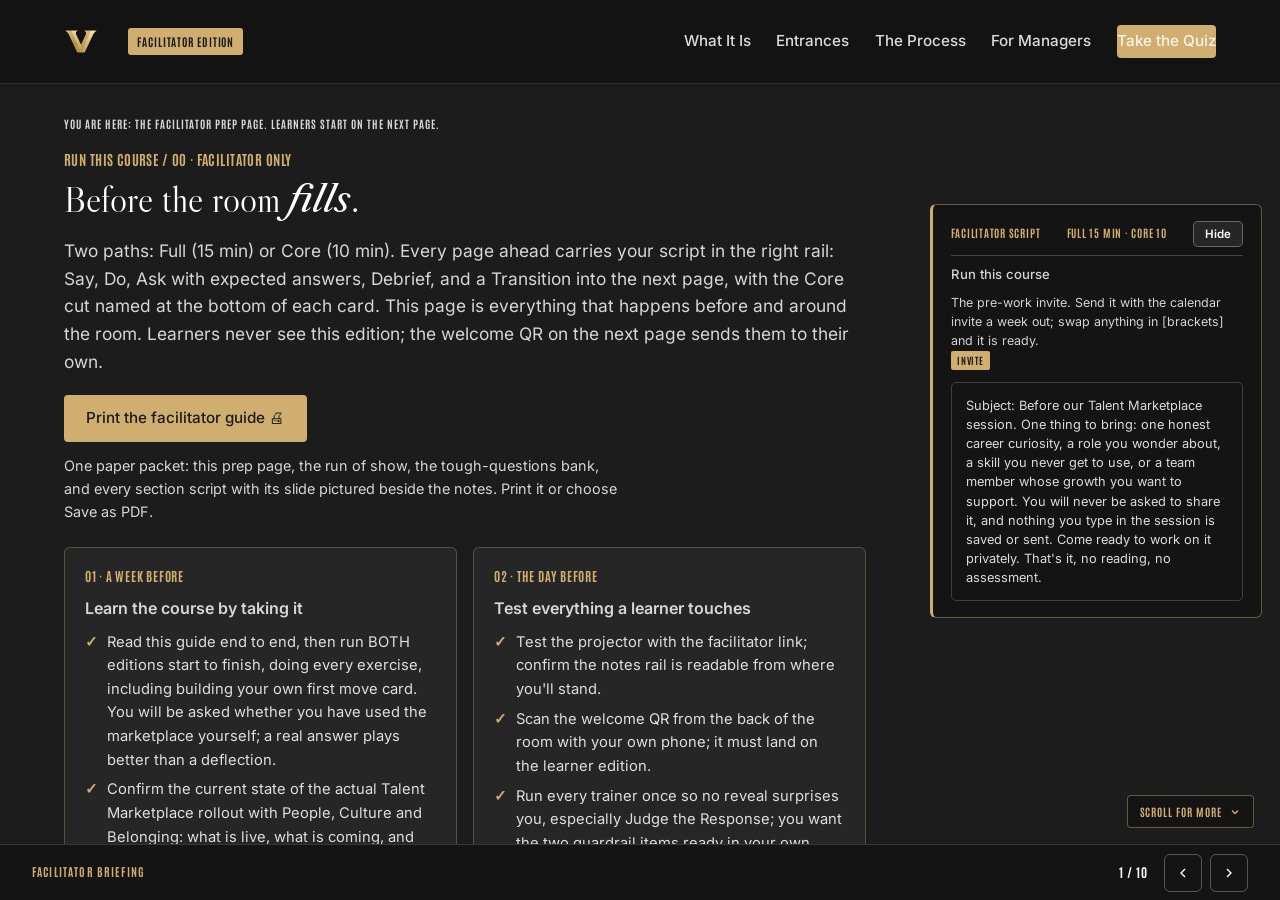
==== facilitator/index.html @ 6cd8b226 "Rename the program to Talent Marketplace everywhere Every mention of Talent Transfer Portal, and eve" ====
<!DOCTYPE html>
<html lang="en">
<head>
<meta charset="UTF-8">
<meta name="robots" content="noindex">
<meta name="viewport" content="width=device-width, initial-scale=1">
<title>The Talent Marketplace · Facilitator Edition | Vanderbilt</title>
<meta name="description" content="An interactive training for Vanderbilt staff and managers on the Talent Marketplace: what it is, the six entrances, the process from everyday growth to pursuing an opportunity, the culture work that makes it succeed, and the research case for internal mobility.">
<meta property="og:type" content="website">
<meta property="og:title" content="The Talent Marketplace | Vanderbilt Learning Series">
<meta property="og:description" content="Vanderbilt's home for your growth and development: explore careers of interest, build skills through short-term opportunities, and be ready when opportunity arises.">
<meta property="og:url" content="https://me5231979.github.io/TransferPortal-/">
<link rel="icon" href="../assets/img/favicon.svg" type="image/svg+xml">
<link rel="alternate icon" href="../assets/img/favicon-96.png">
<link rel="apple-touch-icon" href="../assets/img/favicon-96.png">

<link rel="preload" href="../assets/fonts/libre-caslon-display-latin-400-normal.woff2" as="font" type="font/woff2" crossorigin>
<link rel="preload" href="../assets/fonts/inter-latin-400-normal.woff2" as="font" type="font/woff2" crossorigin>

<link rel="stylesheet" href="../assets/css/styles.css?v=4">
<style>
  /* skill pills (course-level) */
  .skills { display: flex; flex-wrap: wrap; gap: .5rem; align-items: center; margin-top: 1.5rem; }
  .skills__label { font-family: var(--font-condensed); font-weight: 700; text-transform: uppercase;
    letter-spacing: .08em; font-size: .7rem; color: var(--vu-gold-flat); margin-right: .25rem; }
  .skillpill { display: inline-block; font-family: var(--font-condensed); font-weight: 700;
    text-transform: uppercase; letter-spacing: .06em; font-size: .68rem; line-height: 1.3;
    padding: .3rem .65rem; border-radius: 999px; border: 1px solid rgba(207,174,112,.55);
    color: rgba(255,255,255,.85); }
  .skillpill--core { background: var(--vu-gold-flat); border-color: var(--vu-gold-flat); color: var(--vu-black); }
  /* the three connected pieces (section 01) */
  .pieces { list-style: none; margin: 1.1rem 0 0; padding: 0; counter-reset: piece; display: grid; gap: .7rem; }
  @media (min-width: 900px) { .pieces { grid-template-columns: repeat(3, 1fr); gap: .8rem; } }
  .pieces li { counter-increment: piece; position: relative; padding: .15rem 0 0 2.1rem; font-size: .88rem; line-height: 1.5; color: var(--vu-gray-dark); }
  .pieces li::before { content: counter(piece); position: absolute; left: 0; top: .1rem; width: 1.5rem; height: 1.5rem; border-radius: 50%; border: 1px solid var(--vu-gold-flat); color: var(--vu-oak); font-family: var(--font-condensed); font-weight: 700; font-size: .85rem; display: grid; place-items: center; }
  .pieces li b { display: block; font-family: var(--font-condensed); font-weight: 700; text-transform: uppercase; letter-spacing: .05em; font-size: .78rem; color: var(--vu-black); margin-bottom: .15rem; }
  /* entrance doors (expanding) */
  .doors { margin-top: 1.5rem; display: grid; gap: .6rem; }
  @media (min-width: 900px) { .doors { grid-template-columns: 1fr 1fr; gap: .6rem .9rem; align-items: start; } }
  .door { border: 1px solid rgba(255,255,255,.16); border-radius: 6px; background: #242424; }
  .door[open] { border-color: rgba(207,174,112,.55); }
  .door summary { list-style: none; cursor: pointer; display: flex; align-items: center; gap: .75rem; padding: .7rem .9rem; }
  .door summary::-webkit-details-marker { display: none; }
  .door summary .tag { flex-shrink: 0; }
  .door__quote { font-family: var(--font-serif); font-size: 1rem; color: rgba(255,255,255,.92); line-height: 1.25; }
  .door .chev { width: 15px; height: 15px; margin-left: auto; flex-shrink: 0; color: var(--vu-gold-flat); transition: transform .25s var(--ease); }
  .door[open] .chev { transform: rotate(90deg); }
  .door__body { padding: .1rem .95rem .9rem; display: grid; gap: .55rem; }
  .door__row { margin: 0; font-size: .85rem; color: rgba(255,255,255,.78); line-height: 1.5; }
  .door__row b { color: var(--vu-gold-flat); font-family: var(--font-condensed); text-transform: uppercase; letter-spacing: .06em; font-weight: 700; font-size: .7rem; display: block; margin-bottom: .1rem; }
  .crumbs { list-style: none; margin: .2rem 0; padding: 0; counter-reset: crumb; display: grid; gap: .35rem; }
  .crumbs li { counter-increment: crumb; position: relative; padding-left: 1.7rem; font-size: .85rem; color: rgba(255,255,255,.88); line-height: 1.4; }
  .crumbs li::before { content: counter(crumb); position: absolute; left: 0; top: .05rem; width: 1.15rem; height: 1.15rem; border-radius: 50%; border: 1px solid var(--vu-gold-flat); color: var(--vu-gold-flat); font-family: var(--font-condensed); font-weight: 700; font-size: .68rem; display: grid; place-items: center; }
  .crumbs li:not(:last-child)::after { content: ""; position: absolute; left: .55rem; top: 1.35rem; bottom: -.5rem; width: 1px; background: rgba(207,174,112,.35); }
  .crumbs__chip { display: inline-block; margin-left: .35rem; font-family: var(--font-condensed); font-weight: 700; text-transform: uppercase; letter-spacing: .05em; font-size: .6rem; color: var(--vu-black); background: var(--vu-gold-flat); border-radius: 999px; padding: .12rem .5rem; vertical-align: 1px; }
  .crumbs__chip--soon { background: transparent; border: 1px solid rgba(207,174,112,.7); color: var(--vu-gold-flat); }
  /* two-track process */
  .tracks { display: grid; gap: 1.25rem; grid-template-columns: 1fr; margin-top: 2rem; }
  @media (min-width: 900px) { .tracks { grid-template-columns: 1fr 1fr; } }
  .track { border: 1px solid rgba(207,174,112,.35); border-radius: 6px; padding: 1.25rem 1.4rem; }
  .on-cream .track, .on-light .track { background: rgba(255,255,255,.55); }
  .track ol { margin: .75rem 0 0; padding-left: 1.2rem; display: grid; gap: .5rem; font-size: .95rem; }
  .track ol b { font-weight: 600; }
  .track a { color: inherit; text-decoration: underline; }
  .warmup .card a:not(.btn) { color: var(--vu-gold-flat); text-decoration: underline; font-size: .82rem; }
  @media (min-width: 1000px) {
    .tracks { gap: 1rem; margin-top: 1.25rem; }
    .track { padding: .9rem 1.1rem; }
    .track ol { margin-top: .5rem; gap: .25rem; font-size: .82rem; }
  }
  /* stat tiles */
  .stats { display: grid; gap: 1rem; grid-template-columns: repeat(auto-fit, minmax(230px, 1fr)); margin-top: 2rem; }
  .stats .card .big { font-family: var(--font-serif); font-size: clamp(1.7rem, 2.6vw, 2.3rem); color: var(--vu-oak); line-height: 1.1; margin: .3rem 0 .35rem; }
  .on-dark .stats .card .big { color: var(--vu-gold-flat); }
  .stats .card p { font-size: .88rem; }
  .stats .card a { color: inherit; text-decoration: underline; }
  @media (min-width: 1000px) {
    .stats { gap: .8rem; margin-top: 1.25rem; grid-template-columns: repeat(3, 1fr); }
    .stats .card .big { font-size: clamp(1.4rem, 1.8vw, 1.8rem); }
    .stats .card p { font-size: .82rem; }
  }
  @media (min-width: 1280px) {
    .stats { grid-template-columns: repeat(6, 1fr); gap: .6rem; margin-top: .9rem; }
    .stats .card { padding: .8rem .85rem; }
    .stats .card .big { font-size: 1.3rem; }
    .stats .card p { font-size: .76rem; }
  }
  @media (min-width: 1280px) {
    #nextMove .quiz__options { grid-template-columns: repeat(3, minmax(0, 1fr)); }
    #nextMove .quiz__options .opt { font-size: .85rem; align-items: start; }
    #entrancePick .quiz__options { grid-template-columns: repeat(6, minmax(0, 1fr)); }
    #entrancePick .quiz__options .opt { grid-template-columns: 1fr; font-size: .82rem; padding: .5rem .6rem; text-align: center; }
    #entrancePick .quiz__options .opt .mark { display: none; }
  }
  /* today checklist + Oracle screenshots */
  .uishot { margin: .9rem 0 0; }
  .uishot img { width: 100%; max-width: 680px; border: 1px solid rgba(28,28,28,.18); border-radius: 6px; display: block; box-shadow: 0 2px 10px rgba(0,0,0,.08); }
  .on-dark .uishot img { border-color: rgba(255,255,255,.25); }
  .uishot figcaption { font-family: var(--font-condensed); font-weight: 700; text-transform: uppercase; letter-spacing: .07em; font-size: .66rem; color: var(--vu-oak); margin-top: .4rem; }
  .on-dark .uishot figcaption { color: var(--vu-gold-flat); }
  .warmup { display: grid; gap: 1rem; grid-template-columns: repeat(auto-fit, minmax(280px, 1fr)); margin-top: 1.25rem; }
  @media (min-width: 1200px) {
    .warmup { grid-template-columns: repeat(5, 1fr); gap: .75rem; margin-top: .75rem; }
    .warmup .card { padding: .8rem .85rem; }
    .warmup .card .muted { font-size: .78rem; }
    .warmup .card .btn { padding: .55rem .9rem; font-size: .85rem; }
  }
</style>
<script>
  window.va = window.va || function () { (window.vaq = window.vaq || []).push(arguments); };
</script>
<script defer src="/_vercel/insights/script.js"></script>

<style>
/* ============ facilitator edition ============ */
.fac__badge { font-family: var(--font-condensed); font-weight: 700; text-transform: uppercase;
  letter-spacing: .08em; font-size: .7rem; color: var(--vu-black); background: var(--vu-gold-flat);
  padding: .3rem .55rem; border-radius: 3px; margin-left: .9rem; white-space: nowrap; }
@media (min-width: 1200px) {
  body.fac .slide { display: grid; grid-template-columns: minmax(0,1fr) 350px; align-items: center; column-gap: 0; overflow-y: auto; overflow-x: hidden; }
  body.fac .slide > .wrap { grid-column: 1; }
  body.fac .slide > .hero__video, body.fac .slide > .hero__canvas, body.fac .slide > .hero__scrim { grid-column: 1 / -1; }
  body.fac .facnote { grid-column: 2; align-self: start; position: sticky; top: calc(var(--nav-h) + 16px);
    margin: 0 18px 0 0; }
  body.fac .dots { display: none; } /* rail replaces the dot rail on the right */
}
.facnote {
  background: rgba(20,20,20,.96); color: rgba(255,255,255,.85); border: 1px solid rgba(207,174,112,.45);
  border-left: 3px solid var(--vu-gold-flat); border-radius: 6px; padding: 1rem 1.1rem;
  font-size: .82rem; line-height: 1.5; max-height: calc(100vh - var(--nav-h) - 48px); overflow: auto; z-index: 5;
}
@media (max-width: 1199px) { .facnote { margin: 1.5rem var(--pad-x) 0; } }
.facnote__head { display: flex; justify-content: space-between; gap: .5rem; align-items: baseline;
  font-family: var(--font-condensed); font-weight: 700; text-transform: uppercase; letter-spacing: .07em;
  font-size: .68rem; color: var(--vu-gold-flat); border-bottom: 1px solid rgba(207,174,112,.3);
  padding-bottom: .5rem; margin-bottom: .6rem; }
.facnote__purpose { margin: 0 0 .6rem; color: #fff; font-weight: 500; }
.facnote__steps { margin: 0 0 .6rem; padding-left: 1.05rem; display: grid; gap: .35rem; }
.facnote__meta { margin: .35rem 0 0; color: rgba(255,255,255,.75); }
.facnote__meta b { color: var(--vu-gold-flat); font-weight: 600; }
.facnote__core { border-top: 1px dashed rgba(207,174,112,.35); padding-top: .5rem; }
.facnote__blk { margin: .55rem 0 0; }
.facnote__tag { display: inline-block; font-family: var(--font-condensed); font-weight: 700; text-transform: uppercase;
  letter-spacing: .08em; font-size: .6rem; padding: .15rem .4rem; border-radius: 2px; margin-bottom: .25rem; }
.t-say { background: var(--vu-gold-flat); color: var(--vu-black); }
.t-do  { background: rgba(179,201,205,.9); color: var(--vu-black); }
.t-ask { background: rgba(139,161,142,.9); color: var(--vu-black); }
.t-deb { background: rgba(236,183,72,.9); color: var(--vu-black); }
.t-tra { background: rgba(255,255,255,.25); color: #fff; }
.facnote__script { margin: 0; font-family: var(--font-serif); font-style: italic; font-size: .88rem; color: #fff; }
.facnote__mini { margin: .25rem 0 0; font-size: .78rem; color: rgba(255,255,255,.75); }
.brief__grid { display: grid; gap: 1rem; grid-template-columns: 1fr; margin-top: 1.5rem; }
@media (min-width: 980px) { .brief__grid { grid-template-columns: repeat(2, 1fr); } }
.brief__box { background: #262626; border: 1px solid rgba(207,174,112,.3); border-radius: 6px; padding: 1.1rem 1.25rem; font-size: .92rem; }
.brief__box h3 { font-family: var(--font-condensed); font-weight: 700; text-transform: uppercase; letter-spacing: .06em;
  font-size: .8rem; color: var(--vu-gold-flat); margin-bottom: .6rem; }
.brief__box ol, .brief__box ul { margin: 0; padding-left: 1.1rem; display: grid; gap: .4rem; color: rgba(255,255,255,.85); }
.brief__wide { grid-column: 1 / -1; }
.brief__row { padding: .45rem 0; border-bottom: 1px solid rgba(255,255,255,.08); color: rgba(255,255,255,.85); }
.brief__row b { color: var(--vu-gold-flat); }
.brief__q { border-bottom: 1px solid rgba(255,255,255,.08); padding: .4rem 0; }
.brief__q summary { cursor: pointer; font-weight: 500; color: #fff; }
.brief__q p { margin: .4rem 0 .2rem; color: rgba(255,255,255,.8); font-size: .9rem; }
.brief__youarehere { font-family: var(--font-condensed); font-weight: 700; text-transform: uppercase;
  letter-spacing: .09em; font-size: .68rem; color: rgba(255,255,255,.55); margin-bottom: 1rem; }
.brief__sub { font-weight: 600; color: #fff; margin: 0 0 .6rem; font-size: 1rem; }
.brief__printnote { color: rgba(255,255,255,.7); font-size: .9rem; max-width: 62ch; margin-top: .75rem; }
.brief__box ol.checks, .brief__box ul.checks { list-style: none; padding-left: 0; }
.brief__box .checks li { position: relative; padding-left: 1.4rem; }
.brief__box .checks li::before { content: "\2713"; position: absolute; left: 0; color: var(--vu-gold-flat); font-weight: 700; }
.facnote__invite { border: 1px solid rgba(255,255,255,.18); border-radius: 5px; padding: .8rem .9rem;
  margin-top: .5rem; font-size: .8rem; color: rgba(255,255,255,.85); white-space: pre-wrap; }
/* hide/show the facilitator script */
.facnote__hide { font-family: var(--font-body, Inter, sans-serif); font-weight: 600; font-size: .72rem;
  color: #fff; background: rgba(255,255,255,.08); border: 1px solid rgba(255,255,255,.3);
  border-radius: 5px; padding: .3rem .7rem; cursor: pointer; text-transform: none; letter-spacing: 0; }
.facnote__hide:hover { border-color: var(--vu-gold-flat); }
body.fac-hide .facnote { display: none !important; }
@media (min-width: 1200px) { body.fac.fac-hide .slide { grid-template-columns: 1fr; } }
.facshow { position: fixed; right: clamp(14px, 2vw, 28px); top: calc(var(--nav-h) + 14px); z-index: 96;
  display: none; align-items: center; gap: .45rem;
  font-family: var(--font-condensed); font-weight: 700; text-transform: uppercase;
  letter-spacing: .09em; font-size: .68rem; color: var(--vu-gold-flat);
  background: rgba(20,20,20,.92); border: 1px solid rgba(207,174,112,.45); border-radius: 4px;
  padding: .5rem .75rem; cursor: pointer; }
body.fac-hide .facshow { display: inline-flex; }
</style>

</head>
<body class="fac">
<a class="skip-link" href="#s-what">Skip to content</a>

<!-- reading progress -->
<div class="progress" aria-hidden="true"><div class="progress__bar" id="progressBar"></div></div>

<!-- ===================== NAV ===================== -->
<header class="nav" id="nav">
  <a class="nav__brand" href="#top" aria-label="Vanderbilt University, home">
    <img class="nav__lockup" src="../assets/img/vu-lockup-white.png" alt="Vanderbilt University" width="250" height="65">
    <img class="nav__vicon" src="../assets/img/vu-v-icon-nav.png" alt="Vanderbilt University" width="34" height="25">
    <span class="fac__badge">Facilitator Edition</span>
  </a>
  <button class="nav__toggle" aria-label="Toggle menu" aria-expanded="false" aria-controls="navlinks">
    <svg viewBox="0 0 24 24" fill="none" stroke="currentColor" stroke-width="2"><line x1="3" y1="6" x2="21" y2="6"/><line x1="3" y1="12" x2="21" y2="12"/><line x1="3" y1="18" x2="21" y2="18"/></svg>
  </button>
  <nav class="nav__links" id="navlinks" aria-label="Sections">
    <a href="#s-what">What It Is</a>
    <a href="#s-entrances">Entrances</a>
    <a href="#s-process">The Process</a>
    <a href="#s-culture">For Managers</a>
    <a class="btn" href="#s-plan">Take the Quiz</a>
  </nav>
</header>

<!-- bottom navigation bar -->
<div class="bottombar" role="group" aria-label="Presentation controls">
  <span class="bottombar__title" id="barTitle"></span>
  <div class="dots" id="dots" role="navigation" aria-label="Slide navigation"></div>
  <div class="bottombar__ctrl">
    <span class="bottombar__count" id="deckCount">1 / 9</span>
    <button id="deckPrev" aria-label="Previous slide"><svg viewBox="0 0 24 24" fill="none" stroke="currentColor" stroke-width="2"><polyline points="15 18 9 12 15 6"/></svg></button>
    <button id="deckNext" aria-label="Next slide"><svg viewBox="0 0 24 24" fill="none" stroke="currentColor" stroke-width="2"><polyline points="9 18 15 12 9 6"/></svg></button>
  </div>
</div>
<button class="scrollhint" id="scrollHint" type="button" aria-label="Scroll for more on this screen">Scroll for more <svg viewBox="0 0 24 24" fill="none" stroke="currentColor" stroke-width="2.5" width="12" height="12" aria-hidden="true"><polyline points="6 9 12 15 18 9"/></svg></button>

<main class="deck" id="top">

  <section class="slide on-dark" id="s-briefing" data-title="Facilitator briefing">
    <div class="wrap wrap-wide">
      <p class="brief__youarehere">You are here: the facilitator prep page. Learners start on the next page.</p>
      <p class="eyebrow">Run this course / 00 · Facilitator only</p>
      <h2 class="h2">Before the room <em>fills</em>.</h2>
      <p class="lead">Two paths: Full (15 min) or Core (10 min). Every page ahead carries your script in the right rail: Say, Do, Ask with expected answers, Debrief, and a Transition into the next page, with the Core cut named at the bottom of each card. This page is everything that happens before and around the room. Learners never see this edition; the welcome QR on the next page sends them to their own.</p>
      <div class="hero__cta" style="margin-top:1.25rem"><a class="btn" href="guide.html" target="_blank" rel="noopener">Print the facilitator guide &#128424;</a></div>
      <p class="brief__printnote">One paper packet: this prep page, the run of show, the tough-questions bank, and every section script with its slide pictured beside the notes. Print it or choose Save as PDF.</p>
      <div class="brief__grid"><div class="brief__box"><h3>01 · A week before</h3><p class="brief__sub">Learn the course by taking it</p><ol class="checks"><li>Read this guide end to end, then run BOTH editions start to finish, doing every exercise, including building your own first move card. You will be asked whether you have used the marketplace yourself; a real answer plays better than a deflection.</li><li>Confirm the current state of the actual Talent Marketplace rollout with People, Culture and Belonging: what is live, what is coming, and who staff contact for help. Write those three facts where you can reach them mid-session.</li><li>Send the pre-work invite (template on this page) with the calendar invite: come with one honest career curiosity, held privately.</li><li>Decide your slot now: the full 15 minutes or the 10-minute squeeze. Mark your cuts from the coreNotes.</li><li>If your audience is heavily managers, re-read Section 04 twice; it is the session's center of gravity for them, and the tough-questions bank leans that way.</li></ol></div><div class="brief__box"><h3>02 · The day before</h3><p class="brief__sub">Test everything a learner touches</p><ol class="checks"><li>Test the projector with the facilitator link; confirm the notes rail is readable from where you'll stand.</li><li>Scan the welcome QR from the back of the room with your own phone; it must land on the learner edition.</li><li>Run every trainer once so no reveal surprises you, especially Judge the Response; you want the two guardrail items ready in your own words.</li><li>Print 5 to 10 quick reference cards and first move cards.</li><li>Re-read the tough-questions bank; say the 'so my manager can see everything I do in there?' answer out loud once.</li></ol></div><div class="brief__box"><h3>03 · 30 minutes before</h3><p class="brief__sub">Set the room, set the tone</p><ol class="checks"><li>Welcome slide up as people arrive; it does the enrolling for you.</li><li>Close every other tab and app; silence the machine.</li><li>Test arrow-key navigation and one interaction (run a round of Fact or Fiction).</li><li>Arrange seating so pairs can form without furniture-moving theater; mixed manager and staff pairs are gold if the room allows.</li><li>Write 'PARKING LOT' and 'OPEN QUESTIONS FOR HR' on the whiteboard where the room can see them.</li></ol></div>
        <div class="brief__box"><h3>04 · Materials</h3><p class="brief__sub">Have these in hand</p><ul class="checks"><li>Projector or large display and the facilitator link open (this edition)</li><li>Facilitator laptop with arrow keys or clicker; all notifications off</li><li>Learner devices (BYOD) joining via the welcome-slide QR</li><li>A few printed quick reference cards (cheatsheet.html) for anyone without a device</li><li>Printed first move cards (worksheet.html) as the no-device and projector-failure fallback</li><li>Whiteboard or flip chart for the parking lot and collected open questions for HR</li><li>The current Talent Marketplace launch timeline and support contacts from People, Culture and Belonging, so you can answer 'when' and 'who do I call'</li></ul></div>
        <div class="brief__box brief__wide"><h3>05 · When things go sideways</h3><p class="brief__sub">If it breaks, you have a move</p><div class="brief__row"><b>If Projector or the site fails mid-session:</b> Teach from the printed quick reference: the guarantees, the six entrances, the two gears of the process, and the manager script all work on a whiteboard. The pair activities never needed a screen; the take-home moves to the printed job aid.</div><div class="brief__row"><b>If Learner devices can't join (wifi or filters):</b> Run facilitator-only: the trainers play well on the projector with the room voting A/B/C by hands, and the capstone moves to paper. You lose typing, not learning.</div><div class="brief__row"><b>If You're running behind by the culture section (04):</b> Declare the squeeze silently: remaining trainers become single room votes. Never cut Section 04's trainer, the recap, or the capstone; they carry the program's success.</div><div class="brief__row"><b>If Someone shares a live, painful situation, a role elimination or a conflict with their manager:</b> Honor it and bound it: 'That's real, and you deserve a better answer than a training room can give. Entrance E and the employee-consultant conversation exist for exactly this; let's connect after.' Follow up privately with the People, Culture and Belonging contact you prepped. Keep names off the whiteboard.</div><div class="brief__row"><b>If A manager pushes back hard: 'so HR built a tool to raid my team':</b> Don't argue; go to evidence. Ask them what it costs to backfill an external departure, then show the retention numbers and the hoarding research: the choice is between losing people to another Vanderbilt unit or to another employer. Then land the backfill cascade: their next great hire comes through the same marketplace.</div><div class="brief__row"><b>If The room distrusts the privacy claims ('HR always says that'):</b> Slow down and be concrete: interest declarations trigger no notifications, data reaches leaders only aggregated through Workforce Intelligence, and asking HR to work around that is itself a violation managers are trained on. Then write the residual doubts on the open-questions board and commit to written answers; skeptics convert on follow-through, not reassurance.</div></div>
        <div class="brief__box brief__wide"><h3>06 · Tough questions, ready answers</h3><p class="brief__sub">Say each answer out loud once before you teach</p><details class="brief__q"><summary>So my manager can see everything I do in there?</summary><p>No. Your browsing, your Careers of Interest, and your skills profile are private to you. Your manager gets no notification when you declare interest, and leader-facing Workforce Intelligence shows aggregated, privacy-preserving data, never a list of who is looking. Your manager learns you applied for a role when you tell them or when the hiring process formally requires it, and the norm is that you have that conversation yourself once you are a serious candidate.</p></details><details class="brief__q"><summary>Isn't this just poaching with extra steps?</summary><p>Poaching is secret and zero-sum. This is the opposite on both counts: the marketplace is open to every unit, the releasing manager gets a planned handoff and a backfill through the same system, and the alternative to an internal move is usually an external resignation, which has no handoff and no backfill window. The research backs it: about 75% of managers admit to talent hoarding, and hoarding deters internal applications without stopping external ones (Haegele, American Economic Review, 2024).</p></details><details class="brief__q"><summary>If I take a Gig and do great work, why doesn't that guarantee me the permanent role?</summary><p>Because the Gig is development and a real move is its own fair, open process, and keeping them separate protects you both ways. If Gigs converted automatically, every Gig would become a quiet audition and managers would guard them like headcount. Kept separate, you can stretch without betting your reputation, and when the right opening arises, your Gig gives you evidence, relationships, and a warm start most candidates won't have.</p></details><details class="brief__q"><summary>What if my manager retaliates anyway?</summary><p>Then the program's integrity rules are on your side: blocking an application, downgrading a rating in response, or excluding someone from key work are named as serious violations, and managers are trained on that before the marketplace reaches them. Document what happened and bring it to your HR business partner or an employee consultant. And a candid note: the guardrails only bite because leadership enforces them, which is exactly why manager training like this session exists.</p></details><details class="brief__q"><summary>Why would I tell the truth about my skill levels? Inflating them gets me matched to better roles.</summary><p>It gets you matched to interviews you then lose. The hiring manager verifies skills in the interview, and an inflated profile spends your credibility exactly where you need it most. Honest levels do something better: they route you to roles and Gigs where you'll genuinely be ready, and they turn the gaps into Grow goals instead of surprises.</p></details><details class="brief__q"><summary>We're short-staffed already. How is my unit supposed to survive its best people leaving?</summary><p>Two honest answers. First, the counterfactual: your best people already have a marketplace; it's called every other employer, and it offers no handoff, no knowledge transfer, and no internal-first backfill. The marketplace keeps that talent at Vanderbilt and gives you two to four weeks of coordinated transition plus first look at internal candidates for the backfill. Second, the pattern compounds: units known for developing and releasing people attract the strongest internal applicants, so the pipeline runs both directions.</p></details></div>
        <div class="brief__box brief__wide"><h3>07 · Copy-paste templates</h3><p class="brief__sub">Copy, swap the brackets, send</p><details class="brief__q"><summary>Pre-work invite (paste into the calendar invite)</summary><p>Subject: Before our Talent Marketplace session. One thing to bring: one honest career curiosity, a role you wonder about, a skill you never get to use, or a team member whose growth you want to support. You will never be asked to share it, and nothing you type in the session is saved or sent. Come ready to work on it privately. That's it, no reading, no assessment.</p></details><details class="brief__q"><summary>7-day pulse (send one week after)</summary><p>Subject: One week later, did the first move happen? Three quick lines, reply whenever: 1) Did you make the move on your first move card? 2) What did you find in the marketplace? 3) What is your second move? Replies come to me only. Not yet? The card still works; this note is your nudge.</p></details><details class="brief__q"><summary>30-day re-poll (send a month after)</summary><p>Subject: Thirty days with the Talent Marketplace. Two questions, same scale as the room: 1) Fist to five, how confident are you now about navigating your next internal move (or supporting a team member's)? 2) Has your unit had its first real marketplace conversation, an application, a Gig, or a career conversation, and how did it go? Reply with a number and a line. The before-and-after pair is how we know this session did more than feel good.</p></details></div>
      </div>
      <p class="why" style="margin-top:1.5rem"><b>After the session:</b> Seven days out, send the pulse: 'Did you take your first move from the job aid? What did you find in the marketplace? What is your second move?' At 30 days, re-poll the fist-to-five confidence question from the close plus 'has your unit had its first Talent Marketplace conversation, and how did it go?' The count of completed first moves is the program's headline Level 3 metric; for manager cohorts, also count completed career conversations.</p>
    </div>
    <aside class="facnote" aria-label="Facilitator notes"><div class="facnote__head"><span>Facilitator script</span><span class="facnote__time">Full 15 min · Core 10</span><button class="facnote__hide" type="button" aria-label="Hide the facilitator script">Hide</button></div><p class="facnote__purpose">Run this course</p><p class="facnote__mini">The pre-work invite. Send it with the calendar invite a week out; swap anything in [brackets] and it is ready.</p><span class="facnote__tag t-say">Invite</span><div class="facnote__invite">Subject: Before our Talent Marketplace session. One thing to bring: one honest career curiosity, a role you wonder about, a skill you never get to use, or a team member whose growth you want to support. You will never be asked to share it, and nothing you type in the session is saved or sent. Come ready to work on it privately. That's it, no reading, no assessment.</div></aside>
  </section>

  <!-- ============ 0 · WELCOME / QR ============ -->
  <section class="slide on-dark welcome" id="s-welcome" data-title="Scan to join">
    <div class="wrap" style="text-align:center">
      <img src="../assets/img/vu-v-icon.png" alt="Vanderbilt V" width="72" height="66" style="margin:0 auto 1rem;width:clamp(48px,5vw,64px);height:auto" data-reveal>
      <p class="eyebrow" data-reveal>Vanderbilt · Learning Series · People, Culture and Belonging</p>
      <h1 class="h2" data-reveal style="max-width:22ch;margin-inline:auto">Welcome. Scan to bring this session <em class="gold-text">to your seat</em>.</h1>
      <div class="qr-card" id="qrCard" data-reveal data-url="https://me5231979.github.io/TransferPortal-/">
        <div class="qr-card__code" id="qrBox" role="img" aria-label="QR code linking to this experience"></div>
        <p class="qr-card__url" id="qrUrl"></p>
      </div>
      <p class="lead" data-reveal style="margin:1rem auto 0;max-width:48ch">Learners scan this code and land on the learner edition; your screen keeps the notes. Follow along on your own device. One norm up front: everything you type today stays on your screen. The marketplace itself works the same way.</p>
      <div class="hero__meta" data-reveal style="justify-content:center">
        <div><b>6</b> Entrances</div>
        <div><b>15</b> Minutes</div>
        <div><b>5</b> Moves in the take-home job aid</div>
      </div>
      <div class="hero__cta" data-reveal style="justify-content:center">
        <a class="btn" href="#s-hero">We're ready, let's begin</a>
      </div>
    </div>
    <aside class="facnote" aria-label="Facilitator notes"><div class="facnote__head"><span>Facilitator script</span><span class="facnote__time">Full 1 min · Core 1</span><button class="facnote__hide" type="button" aria-label="Hide the facilitator script">Hide</button></div><p class="facnote__purpose">Get everyone into the experience fast and set the privacy norm.</p><div class="facnote__blk"><span class="facnote__tag t-say">Say</span><p class="facnote__script">&ldquo;Welcome. Scan the code. One rule: everything you type today stays on your screen, and the marketplace itself works the same way. Fifteen minutes, one first move.&rdquo;</p></div><div class="facnote__blk"><span class="facnote__tag t-do">Do</span><ol class="facnote__steps"><li>Slide up as people arrive; phones up before you talk.</li><li>State the privacy norm once.</li></ol></div><p class="facnote__meta"><b>Validate:</b> Most of the room has the deck open.</p><p class="facnote__meta"><b>Watch for:</b> Long welcomes. You have fifteen minutes; start.</p><div class="facnote__blk"><span class="facnote__tag t-tra">Transition</span><p class="facnote__script">&ldquo;Here's what you'll leave able to do.&rdquo;</p></div><p class="facnote__meta facnote__core"><b>60-min core:</b> Core: scan prompt and the norm, twenty seconds.</p></aside>
  </section>

  <!-- ============ 1 · HERO ============ -->
  <section class="slide on-dark hero" id="s-hero" data-title="Objectives">
    <video class="hero__video" id="heroVideo" autoplay muted playsinline preload="auto" aria-hidden="true"
      data-playlist='["assets/video/hero-conversation.mp4","assets/video/hero-collaboration.mp4","assets/video/hero-mentorship.mp4"]'></video>
    <canvas class="hero__canvas" aria-hidden="true"></canvas>
    <div class="hero__scrim" aria-hidden="true"></div>
    <div class="wrap">
      <p class="eyebrow" data-reveal>The Talent Marketplace · Vanderbilt · People, Culture and Belonging</p>
      <h1 class="h-hero" data-reveal>Stay at Vanderbilt.<br><em class="gold-text">Go somewhere new.</em></h1>
      <p class="lead" data-reveal style="margin-top:1rem">A clear, supported way to grow at Vanderbilt, up or sideways, in your unit or a new one. Explore roles, show interest safely, and build the skills for your next chapter. Here, moving is a normal part of a career, never a goodbye.</p>
      <div class="objectives" data-reveal>
        <p class="objectives__label">By the end of this session, you will be able to</p>
        <ol class="objectives__list">
          <li>Explain what the Talent Marketplace is, what it is not, and how it protects your privacy</li>
          <li>Pick the entrance that fits your situation today</li>
          <li>Follow the process, from everyday growth to winning a new role</li>
          <li>Answer the "this is poaching" worry with real research</li>
          <li>Share the numbers that show why internal moves help everyone</li>
        </ol>
      </div>
      <div class="skills" data-reveal aria-label="Skills this course builds">
        <span class="skills__label">Skills you'll build</span>
        <span class="skillpill skillpill--core">Grows self and others</span>
        <span class="skillpill skillpill--core">Develops and implements University strategy</span>
        <span class="skillpill">Career Development</span>
        <span class="skillpill">Change Management</span>
        <span class="skillpill">Talent Management</span>
      </div>
      <div class="hero__cta" data-reveal>
        <a class="btn" href="#s-what">Begin the session</a>
      </div>
    </div>
    <aside class="facnote" aria-label="Facilitator notes"><div class="facnote__head"><span>Facilitator script</span><span class="facnote__time">Full 1 min · Core skip</span><button class="facnote__hide" type="button" aria-label="Hide the facilitator script">Hide</button></div><p class="facnote__purpose">Set the contract in one breath.</p><div class="facnote__blk"><span class="facnote__tag t-say">Say</span><p class="facnote__script">&ldquo;Five things in fifteen minutes: what the marketplace is and what it guarantees, your entrance, the process, the manager conversation, and the numbers. Growth here means upward or lateral, inside your unit or across into another, and moving is a normal part of a Vanderbilt career. It ends with a five-move job aid you take with you.&rdquo;</p></div><div class="facnote__blk"><span class="facnote__tag t-do">Do</span><ol class="facnote__steps"><li>Paraphrase the objectives in one breath.</li><li>Name the anchors once: powered by Oracle, built by People, Culture and Belonging.</li></ol></div><p class="facnote__meta"><b>Validate:</b> None needed.</p><p class="facnote__meta"><b>Watch for:</b> Reading the list verbatim; paraphrase it.</p><div class="facnote__blk"><span class="facnote__tag t-tra">Transition</span><p class="facnote__script">&ldquo;First, what it actually is.&rdquo;</p></div><p class="facnote__meta facnote__core"><b>60-min core:</b> Core: skip; the deck carries it.</p></aside>
  </section>

  

  <!-- ============ 2 · THE CHANCELLOR'S CHARGE ============ -->
  <section class="slide on-dark" id="s-charge" data-title="The chancellor's charge">
    <div class="wrap">
      <p class="eyebrow" data-reveal>The Institutional Why · Crescere Aude · Dare to Grow</p>
      <h2 class="h2" data-reveal style="max-width:30ch">Vanderbilt will <span class="gold-text">define the great university of the 21st Century</span> and <em class="gold-text">be&nbsp;it.</em></h2>

      <p class="eyebrow" data-reveal style="margin:1.75rem 0 .75rem">Areas of Focus</p>
      <div class="grid grid-3" style="grid-template-columns:repeat(auto-fit,minmax(260px,1fr))">
        <div class="card" data-reveal>
          <span class="tag">1 · Exceptional Core Operations</span>
          <p class="muted" style="margin-top:.5rem">With speed, agility and scale, Vanderbilt will distinguish itself with innovative and impactful capabilities to ensure that we have the talent, resources and reputation necessary to deliver on our vision.</p>
        </div>
        <div class="card" data-reveal>
          <span class="tag">2 · Bold Strategic Initiatives</span>
          <p class="muted" style="margin-top:.5rem">With "exceptional core operations" as our fuel, Vanderbilt will pursue increasingly bold initiatives that enable and enhance the reach and impact of our education and research mission.</p>
        </div>
        <div class="card" data-reveal>
          <span class="tag">3 · Values Leadership</span>
          <p class="muted" style="margin-top:.5rem">Through strategic advocacy efforts and modeling the role of an essential research university, Vanderbilt will stimulate industry change and combat existential threats to our education and research mission.</p>
        </div>
      </div>
    </div>
    <aside class="facnote" aria-label="Facilitator notes"><div class="facnote__head"><span>Facilitator script</span><span class="facnote__time">Full 1 min · Core skip</span><button class="facnote__hide" type="button" aria-label="Hide the facilitator script">Hide</button></div><p class="facnote__purpose">Tie the marketplace to the institutional vision: dare to grow.</p><div class="facnote__blk"><span class="facnote__tag t-say">Say</span><p class="facnote__script">&ldquo;One page of why. The Chancellor's charge is to define the great university of the 21st century and be it, at uncommon speed, agility, and scale. Our motto is the dare, Crescere aude, dare to grow. The Talent Marketplace is that dare applied to careers: a university that dares to grow needs people who can.&rdquo;</p></div><div class="facnote__blk"><span class="facnote__tag t-do">Do</span><ol class="facnote__steps"><li>One breath on the vision; land Crescere aude, dare to grow.</li><li>Connect it: a university that dares to grow needs people who can.</li></ol></div><p class="facnote__meta"><b>Validate:</b> None needed.</p><p class="facnote__meta"><b>Watch for:</b> Lingering; this is context, and the course lives in the pages ahead.</p><div class="facnote__blk"><span class="facnote__tag t-tra">Transition</span><p class="facnote__script">&ldquo;So here is what it actually is.&rdquo;</p></div><p class="facnote__meta facnote__core"><b>60-min core:</b> Core: skip; the deck carries it.</p></aside>
  </section>

  <!-- ============ 3 · 01 WHAT IT IS ============ -->
  <section class="slide on-light" id="s-what" data-count data-title="What it is">
    <div class="wrap">
      <p class="eyebrow" data-reveal>Section 01 · What It Is</p>
      <h2 class="h2" data-reveal>It is <em>two</em> things.</h2>
      <p class="lead" data-reveal>Think of the transfer portal in college sports: a player enters it to find the right fit. Ours works the same way, with one big difference: <b>you never leave the team</b>. The marketplace is Vanderbilt's home for growing your career inside the university. It lives in Oracle, and it splits into two paths. Your activity stays private to you.</p>

      <div class="grid grid-3" style="margin-top:1.25rem;grid-template-columns:repeat(auto-fit,minmax(280px,1fr))">
        <div class="card" data-reveal style="border-color:rgba(207,174,112,.55)">
          <span class="tag">1 · Career moves</span>
          <h3>Careers of interest</h3>
          <p class="muted">Grow toward the careers that draw you. The marketplace matches roles to your skills, and staff see new openings first, for five business days. Your interest stays private until you act.</p>
        </div>
        <div class="card" data-reveal style="border-color:rgba(207,174,112,.55)">
          <span class="tag">2 · Gigs</span>
          <h3>Short-term opportunities</h3>
          <p class="muted">Short projects in other units that build your skills. We are rolling Gigs out in Oracle to promote short-term opportunities. Your manager approves each Gig, you keep your home job, and a Gig never promises a transfer.</p>
        </div>
      </div>

      <div class="card" data-reveal style="margin-top:1rem">
        <span class="tag">The promises</span>
        <p class="muted">You control what you share. Showing interest alerts no one. Leaders see only group totals, never your activity. Managers may not punish or spy. Advisor help starts only when you ask.</p>
      </div>

      <div class="quiz" id="portalFact" data-reveal style="margin-top:1rem">
        <p class="eyebrow" style="margin-bottom:.5rem">Play · Fact or fiction</p>
        <p class="why" style="margin-top:0"><b>Why this matters:</b> most fear comes from things the marketplace does not do. Five claims; true or false?</p>
        <p class="quiz__progress" id="pfProgress"></p>
        <p class="quiz__q" id="pfQ" style="margin-top:.4rem"></p>
        <div class="quiz__options" id="pfOptions" role="group" aria-label="Fact or fiction choices"></div>
        <p class="quiz__feedback" id="pfFeedback" aria-live="polite"></p>
        <div class="quiz__nav">
          <button class="btn btn--dark" id="pfNext" style="visibility:hidden">Next claim</button>
        </div>
        <div id="pfResult" hidden aria-live="polite"></div>
      </div>

      <details class="deeper" data-reveal>
        <summary><svg class="chev" viewBox="0 0 24 24" fill="none" stroke="currentColor" stroke-width="2.5" aria-hidden="true"><polyline points="9 18 15 12 9 6"/></svg> Go deeper</summary>
        <div class="deeper__body">
          <div><h4>In practice</h4><p>Two paths, one marketplace. Career moves are the long game: real roles you grow toward and earn fairly. Gigs are the short game: projects that stretch you now. Both run on the skills and interests you keep in Oracle, and both stay private until you act.</p></div>
          <div class="deeper__ask"><h4><span class="mode">As a group</span> · optional extension</h4>
          <p class="why"><b>Why this matters:</b> naming your worries out loud, then checking them against the guarantees, is the fastest way to find out which fears are real and which are folklore.</p>
          <ol class="steps">
            <li>In pairs: each name the one thing you'd be most nervous about if you used the marketplace tomorrow.</li>
            <li>Check each worry against the guarantee cards above. Covered, or genuinely open?</li>
            <li>Bring the genuinely open ones to the room; the facilitator collects them for HR.</li>
          </ol>
          <p class="why" style="margin-top:.6rem"><b>Flying solo?</b> Write down your one worry, then find the guarantee that covers it. If none does, that's a real question worth sending to People, Culture and Belonging.</p></div>
        </div>
      </details>
    </div>
    <aside class="facnote" aria-label="Facilitator notes"><div class="facnote__head"><span>Facilitator script</span><span class="facnote__time">Full 1 min · Core 1</span><button class="facnote__hide" type="button" aria-label="Hide the facilitator script">Hide</button></div><p class="facnote__purpose">Land the simple model: one marketplace, two paths (career moves and Gigs), and the promises that make it safe.</p><div class="facnote__blk"><span class="facnote__tag t-say">Say</span><p class="facnote__script">&ldquo;Start with the idea. In college sports, a player enters the transfer portal to find the right fit. Ours has one difference: you never leave the team. So what is it? Two things, one marketplace. Path one: careers of interest. Name where you want to grow, build toward it, and see openings before the public does. Path two: Gigs. Short projects in other units that build your skills; we are rolling Gigs out in Oracle to promote short-term opportunities. Both live in Oracle, both stay private until you act, and leaders only ever see group totals. Now the game: five claims, true or false.&rdquo;</p></div><div class="facnote__blk"><span class="facnote__tag t-do">Do</span><ol class="facnote__steps"><li>The two path cards, one breath each: career moves, then Gigs.</li><li>Read the promises card once, slowly.</li><li>Run Fact or Fiction as a fast room vote, hands for A or B.</li></ol></div><p class="facnote__meta"><b>Validate:</b> 4+ of 5 on the trainer.</p><p class="facnote__meta"><b>Watch for:</b> Privacy skepticism; point at the mechanics (no notifications, aggregate-only) and move on. If Gigs come up: they have not launched yet, teach the concept and flag that timing is to be announced.</p><div class="facnote__blk"><span class="facnote__tag t-tra">Transition</span><p class="facnote__script">&ldquo;Which door is yours? There are six.&rdquo;</p></div><p class="facnote__meta facnote__core"><b>60-min core:</b> Core: same minute; the trainer carries it.</p></aside>
  </section>

  

  <!-- ============ 5 · 02 SIX ENTRANCES ============ -->
  <section class="slide on-dark" id="s-entrances" data-count data-title="Six entrances">
    <div class="wrap">
      <p class="eyebrow" data-reveal>Section 02 · Entrances</p>
      <h2 class="h2" data-reveal>Match your situation to its <em>entrance</em>.</h2>
      <p class="lead" data-reveal>Six doors, six common situations. Yours might be a mix. Every door starts best the same way: a growth conversation with your manager. That talk is recommended, never required, and exploring stays private until you say otherwise. Open a door to see the path.</p>

      <div class="doors">
        <details class="door" data-reveal>
          <summary>
            <span class="tag">A &middot; The Explorer</span>
            <span class="door__quote">"I'm curious, but not ready to move"</span>
            <svg class="chev" viewBox="0 0 24 24" fill="none" stroke="currentColor" stroke-width="2.5" aria-hidden="true"><polyline points="9 18 15 12 9 6"/></svg>
          </summary>
          <div class="door__body">
            <p class="door__row"><b>You right now</b> Happy enough, curious what else is out there, and worried that curiosity looks like quitting.</p>
            <ol class="crumbs" aria-label="The path through this entrance">
              <li>Growth conversation with your manager <span class="crumbs__chip">recommended start</span></li>
              <li>Update the skills in your Talent Profile</li>
              <li>Flag Careers of Interest in the Grow area</li>
              <li>Browse the Opportunity Marketplace at your own pace</li>
              <li>Suggestions arrive as matching roles open</li>
            </ol>
            <p class="door__row"><b>Where it leads</b> A private map of your options that grows while you do your job.</p>
            <p class="door__row"><b>Worth knowing</b> Flagging interest alerts no one. You choose if and when to say more.</p>
          </div>
        </details>
        <details class="door" data-reveal>
          <summary>
            <span class="tag">B &middot; The Tenured High Performer</span>
            <span class="door__quote">"I need a new challenge"</span>
            <svg class="chev" viewBox="0 0 24 24" fill="none" stroke="currentColor" stroke-width="2.5" aria-hidden="true"><polyline points="9 18 15 12 9 6"/></svg>
          </summary>
          <div class="door__body">
            <p class="door__row"><b>You right now</b> Years of know-how, great reviews, and work that now runs on autopilot.</p>
            <ol class="crumbs" aria-label="The path through this entrance">
              <li>Growth conversation with your manager <span class="crumbs__chip">recommended start</span></li>
              <li>Browse Gigs in the Opportunity Marketplace <span class="crumbs__chip crumbs__chip--soon">rolling out</span></li>
              <li>Take one, with your manager's approval, scope and duration defined, home role intact</li>
              <li>Add the new skills to your Talent Profile</li>
              <li>Pursue the right opening when it arises, skills in hand</li>
            </ol>
            <p class="door__row"><b>Where it leads</b> Stretch and fresh relationships now, and a stronger candidacy for the bigger next chapter.</p>
            <p class="door__row"><b>Worth knowing</b> Gigs are rolling out in Oracle to promote short-term opportunities. A Gig builds skills; it never promises a transfer. What it builds is the readiness you use when the right opening arises.</p>
          </div>
        </details>
        <details class="door" data-reveal>
          <summary>
            <span class="tag">C &middot; The Underutilized Contributor</span>
            <span class="door__quote">"I have skills I never get to use"</span>
            <svg class="chev" viewBox="0 0 24 24" fill="none" stroke="currentColor" stroke-width="2.5" aria-hidden="true"><polyline points="9 18 15 12 9 6"/></svg>
          </summary>
          <div class="door__body">
            <p class="door__row"><b>You right now</b> Hired for one job, grew into more, and the extra skills sit unused.</p>
            <ol class="crumbs" aria-label="The path through this entrance">
              <li>Growth conversation with your manager <span class="crumbs__chip">recommended start</span></li>
              <li>Tag every real skill at its true level in the Skills Center</li>
              <li>Point your Grow plan at the underused ones</li>
              <li>The marketplace surfaces roles and Gigs that need them</li>
              <li>Apply when the fit is real, or take a Gig</li>
            </ol>
            <p class="door__row"><b>Where it leads</b> Work that finally uses the whole toolkit, found by matching instead of luck.</p>
            <p class="door__row"><b>Worth knowing</b> Matching runs on your skills data. Honest levels beat long lists.</p>
          </div>
        </details>
        <details class="door" data-reveal>
          <summary>
            <span class="tag">D &middot; The Post-Reorg Realigner</span>
            <span class="door__quote">"My role feels misaligned"</span>
            <svg class="chev" viewBox="0 0 24 24" fill="none" stroke="currentColor" stroke-width="2.5" aria-hidden="true"><polyline points="9 18 15 12 9 6"/></svg>
          </summary>
          <div class="door__body">
            <p class="door__row"><b>You right now</b> Your area was reorganized, and the job you signed up for changed under you.</p>
            <ol class="crumbs" aria-label="The path through this entrance">
              <li>Growth conversation with your manager <span class="crumbs__chip">recommended start</span></li>
              <li>Request an employee-consultant conversation, confidential and yours to open</li>
              <li>Sort out the next chapter with your advisor</li>
              <li>Apply to the roles that fit</li>
              <li>Transition through a coordinated handoff</li>
            </ol>
            <p class="door__row"><b>Where it leads</b> Clarity about the next chapter before you commit to chasing it.</p>
            <p class="door__row"><b>Worth knowing</b> You start the advisor talk, never HR, and nothing happens without your OK.</p>
          </div>
        </details>
        <details class="door" data-reveal>
          <summary>
            <span class="tag">E &middot; The At-Risk Employee</span>
            <span class="door__quote">"I've heard my role may be at risk"</span>
            <svg class="chev" viewBox="0 0 24 24" fill="none" stroke="currentColor" stroke-width="2.5" aria-hidden="true"><polyline points="9 18 15 12 9 6"/></svg>
          </summary>
          <div class="door__body">
            <p class="door__row"><b>You right now</b> A restructure, a cut, or budget pressure may hit your role.</p>
            <ol class="crumbs" aria-label="The path through this entrance">
              <li>Growth conversation with your manager <span class="crumbs__chip">recommended start</span></li>
              <li>Ask for advisory support and priority matching</li>
              <li>Your skills are matched proactively against open needs</li>
              <li>Faster review where your skills fit</li>
              <li>Land the next role before the risk lands</li>
            </ol>
            <p class="door__row"><b>Where it leads</b> The program working hardest exactly when you need it most.</p>
            <p class="door__row"><b>Worth knowing</b> Advisor talks stay private. Priority matching starts only when you ask.</p>
          </div>
        </details>
        <details class="door" data-reveal>
          <summary>
            <span class="tag">F &middot; Ready to pursue</span>
            <span class="door__quote">"There's an open job I want"</span>
            <svg class="chev" viewBox="0 0 24 24" fill="none" stroke="currentColor" stroke-width="2.5" aria-hidden="true"><polyline points="9 18 15 12 9 6"/></svg>
          </summary>
          <div class="door__body">
            <p class="door__row"><b>You right now</b> A posting is live, your skills match, and you are ready now.</p>
            <ol class="crumbs" aria-label="The path through this entrance">
              <li>Growth conversation with your manager <span class="crumbs__chip">recommended start</span></li>
              <li>Apply inside the five-business-day internal-first window</li>
              <li>Interview in the same process every candidate gets</li>
              <li>HR and both managers plan the handoff, typically two to four weeks</li>
              <li>Onboard fast while your old role backfills through the marketplace</li>
            </ol>
            <p class="door__row"><b>Where it leads</b> A new chapter at Vanderbilt with your institutional knowledge riding along.</p>
            <p class="door__row"><b>Worth knowing</b> The five-day window gives you the first look. The skills you have built make your case.</p>
          </div>
        </details>
      </div>

      <div class="quiz" id="entrancePick" data-reveal style="margin-top:1rem">
        <p class="eyebrow" style="margin-bottom:.5rem">Play · Pick the entrance</p>
        <p class="why" style="margin-top:0"><b>Why this matters:</b> the doors only help if you can match them to real situations. Open a door or two above, then meet five colleagues and pick each one's door.</p>
        <p class="quiz__progress" id="epProgress"></p>
        <p class="quiz__q" id="epQ" style="margin-top:.4rem"></p>
        <div class="quiz__options" id="epOptions" role="group" aria-label="Entrance choices"></div>
        <p class="quiz__feedback" id="epFeedback" aria-live="polite"></p>
        <div class="quiz__nav">
          <button class="btn" id="epNext" style="visibility:hidden">Next colleague</button>
        </div>
        <div id="epResult" hidden aria-live="polite"></div>
      </div>

      <details class="deeper" data-reveal>
        <summary><svg class="chev" viewBox="0 0 24 24" fill="none" stroke="currentColor" stroke-width="2.5" aria-hidden="true"><polyline points="9 18 15 12 9 6"/></svg> Go deeper</summary>
        <div class="deeper__body">
          <div><h4>In practice</h4><p>Doors are situations, never labels; most careers use two or three of them. The advisor doors (D and E) are private and yours to open, and E adds priority matching and faster review: the program working hardest when someone needs it most.</p></div>
          <div class="deeper__ask"><h4><span class="mode">As a group</span> · optional extension</h4>
          <p class="why"><b>Why this matters:</b> claiming an entrance out loud turns an org chart into a personal plan, and hearing the room's spread proves every door gets used.</p>
          <ol class="steps">
            <li>Everyone privately picks the entrance closest to their situation today.</li>
            <li>Show of hands, A through F. Notice the spread; every room has all six.</li>
            <li>Pairs: tell your partner which you picked and what the first click would be.</li>
          </ol>
          <p class="why" style="margin-top:.6rem"><b>Flying solo?</b> Write down your entrance letter and the first thing you'd do inside it. Keep it; the capstone will ask for exactly this.</p></div>
        </div>
      </details>
    </div>
    <aside class="facnote" aria-label="Facilitator notes"><div class="facnote__head"><span>Facilitator script</span><span class="facnote__time">Full 2 min · Core 1</span><button class="facnote__hide" type="button" aria-label="Hide the facilitator script">Hide</button></div><p class="facnote__purpose">Make the marketplace personal: everyone picks a door.</p><div class="facnote__blk"><span class="facnote__tag t-say">Say</span><p class="facnote__script">&ldquo;Six doors, and they are examples: curious, plateaued, hidden skills, post-reorg, at risk, and ready to apply. Your situation may be a blend or something else entirely. Every door opens best the same way, a growth conversation with your manager, recommended and never required. Tap a door to see one full trail, first conversation to landed move.&rdquo;</p></div><div class="facnote__blk"><span class="facnote__tag t-do">Do</span><ol class="facnote__steps"><li>Open one door and walk its trail; the other five read the same way.</li><li>Name the standing start: every door opens best with the manager conversation, recommended, never required.</li><li>Run Pick the Entrance on devices or as a vote.</li><li>Show of hands, A through F: which is yours?</li></ol></div><p class="facnote__meta"><b>Validate:</b> Every learner has picked an entrance; it feeds the card.</p><p class="facnote__meta"><b>Watch for:</b> Protect anyone who picked E; nobody reveals that pick.</p><div class="facnote__blk"><span class="facnote__tag t-tra">Transition</span><p class="facnote__script">&ldquo;Behind every door, the same process.&rdquo;</p></div><p class="facnote__meta facnote__core"><b>60-min core:</b> Core: one door opened, trainer as one vote, hands stay.</p></aside>
  </section>

  <!-- ============ 6 · 03 THE PROCESS ============ -->
  <section class="slide on-cream" id="s-process" data-count data-title="The process">
    <div class="wrap">
      <p class="eyebrow" data-reveal>Section 03 · The Process</p>
      <h2 class="h2" data-reveal>Grow every day. Be <em>ready</em> when opportunity arises.</h2>
      <p class="lead" data-reveal>Growth here is a conversation, never a surprise. Keep your manager in the loop, and let the marketplace do the matching.</p>

      <div class="tracks">
        <div class="track" data-reveal>
          <span class="tag">Every day · Build</span>
          <p style="margin:.75rem 0 0;font-size:.95rem">Talk with your manager about your growth. Keep your <a href="https://ecsr.fa.us2.oraclecloud.com/fscmUI/faces/deeplink?objType=NFX_VIEW_MY_SKILLS_AND_QUAL_VB&action=NONE">Talent Profile</a> and <a href="https://ecsr.fa.us2.oraclecloud.com/fscmUI/redwood/profiles/skills/skillscenter?navigateBack=true">skills</a> honest and current. Flag Careers of Interest in Grow, browse the <a href="https://ecsr.fa.us2.oraclecloud.com/fscmUI/redwood/internalmobility/opportunitymarketplace/search">Opportunity Marketplace</a>, and take learning tied to your goals. Take a Gig when one fits; your manager approves it first. All of this stays private to you.</p>
        </div>
        <div class="track" data-reveal>
          <span class="tag">When opportunity arises · Pursue</span>
          <p style="margin:.75rem 0 0;font-size:.95rem">The job posts to Vanderbilt staff first, for five business days. You apply, sharing what you choose, and interview like any other candidate. If you are chosen, HR and both managers plan the handoff, usually two to four weeks. Your old job then posts the same way, so your team gets the same first look.</p>
        </div>
      </div>

      <div class="quiz" id="nextMove" data-reveal style="margin-top:1rem">
        <p class="eyebrow" style="margin-bottom:.5rem">Play · Call the next move</p>
        <p class="why" style="margin-top:0"><b>Why this matters:</b> the process feels safe when every next step is predictable. Five moments; call what happens.</p>
        <p class="quiz__progress" id="nmProgress"></p>
        <p class="quiz__q" id="nmQ" style="margin-top:.4rem"></p>
        <div class="quiz__options" id="nmOptions" role="group" aria-label="Next move choices"></div>
        <p class="quiz__feedback" id="nmFeedback" aria-live="polite"></p>
        <div class="quiz__nav">
          <button class="btn btn--dark" id="nmNext" style="visibility:hidden">Next moment</button>
        </div>
        <div id="nmResult" hidden aria-live="polite"></div>
      </div>

      <details class="deeper" data-reveal>
        <summary><svg class="chev" viewBox="0 0 24 24" fill="none" stroke="currentColor" stroke-width="2.5" aria-hidden="true"><polyline points="9 18 15 12 9 6"/></svg> Go deeper</summary>
        <div class="deeper__body">
          <div><h4>In practice</h4><p>The telling rule, put simply: you owe no one an announcement for exploring. Once you are a serious candidate for a role, tell your manager yourself, before the paperwork does. And applying from inside never means the job is yours; the window gives you the first look, and the skills you have built make your case.</p></div>
          <div class="deeper__ask"><h4><span class="mode">As a group</span> · optional extension</h4>
          <p class="why"><b>Why this matters:</b> the process clicks when you trace one imaginary colleague all the way through it.</p>
          <ol class="steps">
            <li>Pairs: invent a colleague (role, not a real name) and pick their entrance from Section 02.</li>
            <li>Walk their everyday building: what would they grow, save, or ask for this month?</li>
            <li>Now an opening arises that fits. Walk them to the handoff. Where would it wobble, and who fixes it?</li>
          </ol>
          <p class="why" style="margin-top:.6rem"><b>Flying solo?</b> Trace yourself instead: what you'd build this month, and what you'd want ready if the right opening appeared next quarter.</p></div>
        </div>
      </details>
    </div>
    <aside class="facnote" aria-label="Facilitator notes"><div class="facnote__head"><span>Facilitator script</span><span class="facnote__time">Full 2 min · Core 1</span><button class="facnote__hide" type="button" aria-label="Hide the facilitator script">Hide</button></div><p class="facnote__purpose">Make every step predictable, including disclosure timing.</p><div class="facnote__blk"><span class="facnote__tag t-say">Say</span><p class="facnote__script">&ldquo;Two speeds. Every day: talk with your manager, keep your skills honest, flag the careers that interest you, browse the marketplace, and take a Gig when one fits. All private to you. When a job opens: staff see it first for five business days, you apply and interview like anyone, and if you win it, the handoff is planned. Your old job posts the same way.&rdquo;</p></div><div class="facnote__blk"><span class="facnote__tag t-do">Do</span><ol class="facnote__steps"><li>The two paragraphs, one breath each: build, then pursue.</li><li>Run Call the Next Move as a fast vote.</li></ol></div><p class="facnote__meta"><b>Validate:</b> 4+ of 5 on the trainer.</p><p class="facnote__meta"><b>Watch for:</b> The 'guaranteed job' misread: the window guarantees first look, the interview still decides. If privacy versus openness comes up: both are true, the conversation is the culture and the privacy is the guarantee. And the Gig caveat if asked: Gigs are still to launch, and a Gig needs the manager's approval, so it is never invisible to them.</p><div class="facnote__blk"><span class="facnote__tag t-tra">Transition</span><p class="facnote__script">&ldquo;Now the section that decides whether any of this works.&rdquo;</p></div><p class="facnote__meta facnote__core"><b>60-min core:</b> Core: both gears in one breath each, trainer as one vote.</p></aside>
  </section>

  <!-- ============ 7 · 04 THE CULTURE SHIFT ============ -->
  <section class="slide on-dark" id="s-culture" data-count data-title="The culture shift">
    <div class="wrap">
      <p class="eyebrow" data-reveal>Section 04 · The Culture Shift</p>
      <h2 class="h2" data-reveal>Releasing talent is a leadership <em>win</em>.</h2>
      <p class="lead" data-reveal>Some managers hear "internal mobility" and think "poaching." Research measured it: about <b>three out of four managers admit to holding on to strong team members</b> (talent hoarding), and that pressure <b>stops people from applying inside</b> (<a href="https://www.aeaweb.org/articles?id=10.1257/aer.20220264" style="color:var(--vu-gold-flat);text-decoration:underline">Haegele, American Economic Review, 2024</a>). Left alone, hoarding starves the marketplace. The culture work is the work.</p>

      <div class="grid grid-3" style="margin-top:1rem;grid-template-columns:repeat(auto-fit,minmax(240px,1fr))">
        <div class="card" data-reveal style="border-color:rgba(207,174,112,.5)">
          <span class="tag">The reframe every manager needs</span>
          <p style="margin:.4rem 0 0;color:rgba(255,255,255,.9);font-size:.9rem">When a team member grows into a new role at Vanderbilt, that is a win on your record: we keep someone we would have lost, their skills land where the university needs them, and you get to bring fresh talent onto your team.</p>
        </div>
        <div class="card" data-reveal>
          <span class="tag">The response that builds the culture</span>
          <p class="muted" style="font-style:italic">"Thank you for telling me. Tell me what drew you to it. What can I do to help you prepare well, and whatever the outcome, what should we plan for next in your development here?"</p>
        </div>
        <div class="card" data-reveal>
          <span class="tag">The response the culture cannot survive</span>
          <p class="muted" style="font-style:italic">"After everything I've invested in you?"</p>
          <p class="muted" style="margin-top:.5rem">The first response builds a career at Vanderbilt. The second builds a resume for somewhere else.</p>
        </div>
        <div class="card" data-reveal>
          <span class="tag">Manager guardrails</span>
          <p class="muted"><b>No retaliation:</b> blocking a move, lowering a rating, or sidelining someone for raising their hand is a serious violation. <b>No watching:</b> no alerts, no workarounds. <b>Do coach:</b> have the "what's next for you here" talk before an opening has it for you.</p>
          <p style="margin-top:.65rem"><a class="btn" style="font-size:.8rem;padding:.5rem .85rem" href="https://ecsr.fa.us2.oraclecloud.com:443/fscmUI/redwood/learner/learn/redirect?learningItemId=300002856554050&learningItemType=ORA_COURSE">Take the manager course in Oracle Learning</a></p>
        </div>
      </div>


      <p class="eyebrow" data-reveal style="margin-top:1.25rem">The numbers, in case anyone asks</p>
      <div class="stats" style="margin-top:.75rem">
        <div class="card" data-reveal>
          <span class="tag">Staying</span>
          <p class="big">70% vs 45%</p>
          <p class="muted">People promoted within three years stay at a 70% rate. People who never moved: 45%. <a href="https://www.shrm.org/topics-tools/news/talent-acquisition/study-internal-mobility-boosts-retention" target="_blank" rel="noopener">SHRM / LinkedIn</a>.</p>
        </div>
        <div class="card" data-reveal>
          <span class="tag">Years served</span>
          <p class="big">5.4 vs 2.9</p>
          <p class="muted">Average years people stay where internal moves are common, versus where they are rare. <a href="https://inop.ai/the-link-between-internal-mobility-and-employee-retention/" target="_blank" rel="noopener">Inop.ai</a>.</p>
        </div>
        <div class="card" data-reveal>
          <span class="tag">Cost</span>
          <p class="big">3 to 5x</p>
          <p class="muted">What an outside hire can cost compared to an inside move, once time and lost output count. <a href="https://joshbersin.com/internal-hiring-factbook/" target="_blank" rel="noopener">Bersin</a>.</p>
        </div>
      </div>
      <div class="quiz" id="managerCall" data-reveal style="margin-top:1rem">
        <p class="eyebrow" style="margin-bottom:.5rem">Play · Judge the response</p>
        <p class="why" style="margin-top:0"><b>Why this matters:</b> the program lives or dies in the minute after "I've applied for something." Five responses; call each one.</p>
        <p class="quiz__progress" id="mcProgress"></p>
        <p class="quiz__q" id="mcQ" style="margin-top:.4rem"></p>
        <div class="quiz__options" id="mcOptions" role="group" aria-label="Response judgments"></div>
        <p class="quiz__feedback" id="mcFeedback" aria-live="polite"></p>
        <div class="quiz__nav">
          <button class="btn" id="mcNext" style="visibility:hidden">Next response</button>
        </div>
        <div id="mcResult" hidden aria-live="polite"></div>
      </div>

      <details class="deeper" data-reveal>
        <summary><svg class="chev" viewBox="0 0 24 24" fill="none" stroke="currentColor" stroke-width="2.5" aria-hidden="true"><polyline points="9 18 15 12 9 6"/></svg> Go deeper</summary>
        <div class="deeper__body">
          <div><h4>In practice</h4><p>Hoarding comes from incentives, so the fix is structure: the staff-first posting window, planned handoffs, praise for managers who release talent, and a release rate on leader scorecards. Staff hold guardrails too: honest skill ratings, respect for whoever is chosen, and telling your manager at the right time.</p></div>
          <div class="deeper__ask"><h4><span class="mode">As a group</span> · optional extension</h4>
          <p class="why"><b>Why this matters:</b> drafting the words before the moment arrives is what makes the good response the one that actually comes out.</p>
          <ol class="steps">
            <li>Managers: draft the two sentences you'll say the next time a team member tells you they've applied. Staff: draft how you'd open the disclosure conversation with your manager.</li>
            <li>Pairs, one of each where possible: read them to each other. Does the manager line pass the "thank you first" test? Does the staff line land before an opening does?</li>
            <li>Volunteers read the best lines to the room. Collect them; they become the unit's shared script.</li>
          </ol>
          <p class="why" style="margin-top:.6rem"><b>Flying solo?</b> Draft both lines anyway, whichever chair you sit in today. You will eventually sit in the other one.</p></div>
        </div>
      </details>
    </div>
    <aside class="facnote" aria-label="Facilitator notes"><div class="facnote__head"><span>Facilitator script</span><span class="facnote__time">Full 4 min · Core 3</span><button class="facnote__hide" type="button" aria-label="Hide the facilitator script">Hide</button></div><p class="facnote__purpose">The center of gravity: hoarding named, reframe installed, response drilled.</p><div class="facnote__blk"><span class="facnote__tag t-say">Say</span><p class="facnote__script">&ldquo;Some managers hear internal mobility and think poaching. It's been measured: about three quarters of managers admit to talent hoarding, and hoarding deters internal applications without stopping external ones. So the real choice is lose them to the third floor with a handoff and a backfill, or lose them to another employer with two weeks' notice. The whole culture turns on one response: thank you for telling me. And if anyone asks for proof, three numbers sit right on this page: people who move inside stay far more often, they stay years longer, and replacing someone from outside can cost three to five times more.&rdquo;</p></div><div class="facnote__blk"><span class="facnote__tag t-do">Do</span><ol class="facnote__steps"><li>Land the 75% stat and let it sit a beat.</li><li>Read both script cards aloud; pause after the bad one.</li><li>Run Judge the Response; it IS the section.</li><li>Point managers at the Oracle Learning course link in the guardrails card for the deeper dive.</li><li>Point at the three number cards below the guardrails: staying (70% vs 45%), years served (5.4 vs 2.9), and cost (3 to 5x). One breath each; the links carry the sources.</li></ol></div><p class="facnote__meta"><b>Validate:</b> 4+ of 5 on the trainer; the room can tell hoarding from a guardrail violation.</p><p class="facnote__meta"><b>Watch for:</b> Manager shame; keep it structural (incentives, not villains) and land the backfill cascade.</p><div class="facnote__blk"><span class="facnote__tag t-tra">Transition</span><p class="facnote__script">&ldquo;For the meeting where you need ammunition, the numbers.&rdquo;</p></div><p class="facnote__meta facnote__core"><b>60-min core:</b> Core: stat, both script cards, trainer. Nothing else, and never less.</p></aside>
  </section>

  

  

  <!-- ============ 10 · FIRST MOVE CARD (capstone) ============ -->
  <section class="slide on-dark" id="s-plan" data-title="The job aid">
    <div class="wrap">
      <p class="eyebrow" data-reveal>Check what stuck · Then take the first move</p>
      <h2 class="h2" data-reveal>The recap, then your <em>runway</em>.</h2>
      <p class="lead" data-reveal>Six quick questions first. Then the job aid: five small moves, the exact Oracle screens, and live links that open them. Nothing to fill in and nothing to submit.</p>
      <div class="quiz" id="recap" data-reveal>
        <div id="recapPanel">
          <p class="quiz__progress" id="recapProgress"></p>
          <p class="quiz__q" id="recapQ" style="margin-top:.5rem"></p>
          <div class="quiz__options" id="recapOptions" role="group" aria-label="Answer choices"></div>
          <p class="quiz__feedback" id="recapFeedback" aria-live="polite"></p>
          <div class="quiz__nav">
            <button class="btn btn--dark" id="recapNext" style="visibility:hidden">Next question</button>
          </div>
        </div>
        <div id="recapResult" hidden aria-live="polite"></div>
      </div>

      <div class="hero__cta" data-reveal style="margin-top:.75rem"><a class="btn" href="jobaid.html">Print the job aid</a></div>
      <div class="warmup">
        <div class="card" data-reveal>
          <span class="tag">01 · The conversation</span>
          <p class="muted">Have a conversation with your manager about your growth and development. Managers: hold that conversation with a team member.</p>
        </div>
        <div class="card" data-reveal>
          <span class="tag">02 · The Talent Marketplace Tool</span>
          <p class="muted">Map your skills and build a growth plan. Managers: evaluate the skills across your team.</p>
          <p style="margin-top:.75rem"><a class="btn" href="https://vanderbilttalentcompass.vercel.app/">Open the Talent Marketplace Tool</a></p>
        </div>
        <div class="card" data-reveal>
          <span class="tag">03 · Career Preferences</span>
          <p class="muted">In your Oracle Talent Profile: next career move, preferred function and family, aspirations in the comments.</p>
          <p style="margin-top:.5rem"><a href="https://ecsr.fa.us2.oraclecloud.com/fscmUI/faces/deeplink?objType=NFX_VIEW_MY_SKILLS_AND_QUAL_VB&action=NONE">Open your Talent Profile</a></p>
          <figure class="uishot"><img src="../assets/img/oracle-career-preferences.png" alt="Oracle Career Preferences screen with Next Career Move, Preferred Job Function, Preferred Job Family, and a comments box" loading="lazy" onerror="this.closest('figure').hidden=true"><figcaption>Oracle · Talent Profile · Career Preferences</figcaption></figure>
        </div>
        <div class="card" data-reveal>
          <span class="tag">04 · Skills</span>
          <p class="muted">Both lists, Skills I have and Skills I'm developing, honestly leveled. The matching runs on this data.</p>
          <p style="margin-top:.5rem"><a href="https://ecsr.fa.us2.oraclecloud.com/fscmUI/redwood/profiles/skills/skillscenter?navigateBack=true">Open the Skills Center</a></p>
          <figure class="uishot"><img src="../assets/img/oracle-skills.png" alt="Oracle skills screen showing Skills I'm developing and Skills I have with endorsement counts" loading="lazy" onerror="this.closest('figure').hidden=true"><figcaption>Oracle · Talent Profile · Skills</figcaption></figure>
        </div>
        <div class="card" data-reveal>
          <span class="tag">05 · Careers of Interest</span>
          <p class="muted">In the Grow area, flag the roles that interest you, then browse the Opportunity Marketplace with Opportunity set to Career Roles. Private to you.</p>
          <p style="margin-top:.5rem"><a href="https://ecsr.fa.us2.oraclecloud.com/fscmUI/redwood/internalmobility/opportunitymarketplace/search">Browse the Opportunity Marketplace</a></p>
          <figure class="uishot"><img src="../assets/img/oracle-marketplace.png" alt="Oracle Opportunity Marketplace showing career role cards and an Update Interests button" loading="lazy" onerror="this.closest('figure').hidden=true"><figcaption>Oracle · Grow · Opportunity Marketplace</figcaption></figure>
        </div>
      </div>
    </div>
    <aside class="facnote" aria-label="Facilitator notes"><div class="facnote__head"><span>Facilitator script</span><span class="facnote__time">Full 2 min · Core 2</span><button class="facnote__hide" type="button" aria-label="Hide the facilitator script">Hide</button></div><p class="facnote__purpose">Score what stuck (Level 2), then hand over the runway: five small moves with the exact Oracle screens and live links.</p><div class="facnote__blk"><span class="facnote__tag t-say">Say</span><p class="facnote__script">&ldquo;Six quick questions first; this is the check before the take-home. Then the job aid: five small moves, each on a real Oracle screen, with live links that open them. Move one is the growth conversation. Print it from the button right here.&rdquo;</p></div><div class="facnote__blk"><span class="facnote__tag t-do">Do</span><ol class="facnote__steps"><li>Run the recap on devices; hands for 5 or better, and a thirty-second reteach on anything the room missed.</li><li>Walk the five moves left to right; point at the screenshots and the live links.</li><li>Name move one as the through-line: the growth conversation.</li><li>Point at the Print the job aid button for the take-home.</li></ol></div><p class="facnote__meta"><b>Validate:</b> Room mode at 5/6 or better on the quiz; every learner can name their first move.</p><p class="facnote__meta"><b>Watch for:</b> Turning this into a planning exercise; the course educates, the moves come later.</p><div class="facnote__blk"><span class="facnote__tag t-tra">Transition</span><p class="facnote__script">&ldquo;Last slide.&rdquo;</p></div><p class="facnote__meta facnote__core"><b>60-min core:</b> Core: quiz stays in full; walk the five moves in one pass.</p></aside>
  </section>

  

  

  <!-- ============ 12 · CLOSING ============ -->
  <section class="slide on-dark" id="s-close" data-title="Wrap-up">
    <div class="wrap" style="text-align:center">
      <img src="../assets/img/vu-centered-white.png" alt="Vanderbilt University" width="120" height="125" style="margin:0 auto 1.25rem;width:clamp(80px,8vw,110px);height:auto" data-reveal>
      <h2 class="h2 gold-text" data-reveal style="max-width:20ch;margin-inline:auto">Now make the first <em>move</em>.</h2>
      <p class="lead" data-reveal style="margin:1.25rem auto 0;color:rgba(255,255,255,.82)">The Talent Marketplace is Vanderbilt's Oracle-powered home for internal career movement: identify where you want to grow, build the skills with your manager's support, and pursue opportunities inside the university when they arise. The job aid, one page back, maps your first five moves.</p>
      <div class="vidcard vidcard--feature" data-reveal style="text-align:left;max-width:680px;margin:1.25rem auto 0;cursor:default">
        <div class="vidcard__top"><span class="vidcard__src">Your one next step · This week</span><span class="vidcard__dur">Within 7 days</span></div>
        <h3>Have a conversation with your manager about your growth and development</h3>
        <p>That's move one on the job aid, and it sets up the other four. Then open Oracle and keep going; the job aid walks every move with the exact screens and live links. Afterward, write one line about what came out of the conversation; it decides your second move.</p>
      </div>
      <p class="why" data-reveal style="margin:1rem auto 0;max-width:52ch;text-align:center"><b>Before you go:</b> the five moves are small on purpose. Pick the one you will take this week.</p>
      <div class="hero__cta" data-reveal style="justify-content:center;margin-top:1.25rem">
        <a class="btn" href="../cheatsheet.html" target="_blank" rel="noopener">Open the quick reference card</a>
        <a class="btn btn--ghost" href="jobaid.html" target="_blank" rel="noopener">Print the job aid</a>
      </div>
    </div>
  <!-- ============ FOOTER ============ -->
<footer class="footer" aria-labelledby="footHead">
  <div class="wrap">
    <div class="footer__grid">
      <div>
        <img src="../assets/img/vu-lockup-white.png" alt="Vanderbilt University" width="300" height="78" style="width:min(300px,80%);height:auto">
        <p class="brandline" id="footHead">One Vanderbilt career. Many roles.</p>
      </div>
      <div>
        <h4>Sections</h4>
        <ul>
          <li><a href="#s-what">What It Is</a></li>
          <li><a href="#s-entrances">Six Entrances</a></li>
          <li><a href="#s-process">The Process</a></li>
          <li><a href="#s-culture">The Culture Shift</a></li>
        </ul>
      </div>
      <div>
        <h4>Keep Learning</h4>
        <ul>
          <li><a href="#s-plan">Quiz and Job Aid</a></li>
          <li><a href="#s-close">Your Next Step</a></li>
          <li><a href="web/">Self-paced version</a></li>
          <li><a href="https://me5231979.github.io/Course_Library/">Course Library</a></li>
          <li><a href="#top">Start Over</a></li>
        </ul>
      </div>
    </div>
    <div class="footer__legal">
      <span>© <span id="year">2026</span> Vanderbilt University. For classroom and self-paced learning.</span>
      <span>The Talent Marketplace · Facilitator Edition · learner link: <a href="https://me5231979.github.io/TransferPortal-/" style="color:rgba(255,255,255,.7);text-decoration:underline">me5231979.github.io/TransferPortal-</a></span>
    </div>
  </div>
</footer>
    <aside class="facnote" aria-label="Facilitator notes"><div class="facnote__head"><span>Facilitator script</span><span class="facnote__time">Full 1 min · Core 1</span><button class="facnote__hide" type="button" aria-label="Hide the facilitator script">Hide</button></div><p class="facnote__purpose">Spoken commitments (Level 1 + the Level 3 seed), then out.</p><div class="facnote__blk"><span class="facnote__tag t-say">Say</span><p class="facnote__script">&ldquo;One breath: built on growth, activity private to you, six doors, one process, and thank you for telling me. Your one next step is a conversation with your manager about your growth and development; the job aid carries the other four moves. Say your first move out loud; spoken commitments stick.&rdquo;</p></div><div class="facnote__blk"><span class="facnote__tag t-do">Do</span><ol class="facnote__steps"><li>Fist to five, quick scan.</li><li>Popcorn round: when is your growth conversation happening, and which move follows it?</li><li>Tell them the 7-day pulse is coming, and stop on time.</li></ol></div><p class="facnote__meta"><b>Validate:</b> A majority can name the move they will take first.</p><p class="facnote__meta"><b>Watch for:</b> Running long; the ending IS the punctuality.</p><div class="facnote__blk"><span class="facnote__tag t-tra">Transition</span><p class="facnote__script">&ldquo;Go make the move.&rdquo;</p></div><p class="facnote__meta facnote__core"><b>60-min core:</b> Core: fist to five and three voices; done.</p></aside>
  </section>

</main>



<script src="../assets/js/qrcode.js?v=1"></script>
<script src="../assets/js/main.js?v=5"></script>

<script>
(function () {
  var KEY = 'facScriptHidden';
  var show = document.createElement('button');
  show.className = 'facshow'; show.type = 'button';
  show.textContent = 'Show facilitator script';
  document.body.appendChild(show);
  function set(h) {
    document.body.classList.toggle('fac-hide', h);
    try { localStorage.setItem(KEY, h ? '1' : '0'); } catch (e) {}
  }
  document.addEventListener('click', function (e) {
    if (e.target.closest && e.target.closest('.facnote__hide')) set(true);
  });
  show.addEventListener('click', function () { set(false); });
  try { if (localStorage.getItem(KEY) === '1') set(true); } catch (e) {}
})();
</script>
</body>
</html>
---- assets/css/styles.css ----
/* =====================================================================
   AI BASICS — Classroom Presentation
   Visual system: Vanderbilt "Futures Learning Hub" (FLH) spec
   Black + gold · Libre Caslon / Inter / Antonio · engraved, not bubbly
   ===================================================================== */

/* ---------- 0. Self-hosted brand fonts (offline-proof) ---------- */
@font-face { font-family: 'Libre Caslon Display'; font-style: normal; font-weight: 400; font-display: swap;
  src: url('../fonts/libre-caslon-display-latin-400-normal.woff2') format('woff2'); }
/* Display has no italic cut; serve Libre Caslon Text italic under the same family so <em> renders a true italic */
@font-face { font-family: 'Libre Caslon Display'; font-style: italic; font-weight: 400; font-display: swap;
  src: url('../fonts/libre-caslon-text-latin-400-italic.woff2') format('woff2'); }
@font-face { font-family: 'Libre Caslon Text'; font-style: normal; font-weight: 400; font-display: swap;
  src: url('../fonts/libre-caslon-text-latin-400-normal.woff2') format('woff2'); }
@font-face { font-family: 'Libre Caslon Text'; font-style: italic; font-weight: 400; font-display: swap;
  src: url('../fonts/libre-caslon-text-latin-400-italic.woff2') format('woff2'); }
@font-face { font-family: 'Inter'; font-style: normal; font-weight: 400; font-display: swap;
  src: url('../fonts/inter-latin-400-normal.woff2') format('woff2'); }
@font-face { font-family: 'Inter'; font-style: normal; font-weight: 500; font-display: swap;
  src: url('../fonts/inter-latin-500-normal.woff2') format('woff2'); }
@font-face { font-family: 'Inter'; font-style: normal; font-weight: 600; font-display: swap;
  src: url('../fonts/inter-latin-600-normal.woff2') format('woff2'); }
@font-face { font-family: 'Antonio'; font-style: normal; font-weight: 700; font-display: swap;
  src: url('../fonts/antonio-latin-700-normal.woff2') format('woff2'); }

/* ---------- 1. Tokens ---------- */
:root {
  /* Core (90%) */
  --vu-black: #1C1C1C;
  --vu-white: #FFFFFF;
  --vu-gold-flat: #CFAE70;
  --vu-gold-gradient: linear-gradient(135deg, #FEEEB6 0%, #CFAE70 45%, #B49248 100%);

  /* Neutrals (10%) */
  --vu-cream: #F5F3EF;
  --vu-sand: #E0D5C0;
  --vu-gray-light: #E4E4E4;
  --vu-gray-dark: #777777;

  /* Saturated — data viz / small accents only */
  --vu-highlight: #ECB748;
  --vu-oak: #946E24;
  --vu-sky: #B3C9CD;
  --vu-sage: #8BA18E;

  /* Type */
  --font-serif: 'Libre Caslon Display', 'Libre Caslon Text', 'Times New Roman', serif;
  --font-sans: 'Inter', Arial, sans-serif;
  --font-condensed: 'Antonio', Impact, sans-serif;

  /* Rhythm */
  --content-max: 1200px;
  --pad-x: clamp(1.25rem, 5vw, 4rem);
  --radius: 4px;
  --ease: cubic-bezier(0.22, 1, 0.36, 1);

  --nav-h: 84px;
}

/* ---------- 2. Reset / base ---------- */
*, *::before, *::after { box-sizing: border-box; }
html { scroll-behavior: smooth; -webkit-text-size-adjust: 100%; }
@media (prefers-reduced-motion: reduce) { html { scroll-behavior: auto; } }

body {
  margin: 0;
  font-family: var(--font-sans);
  font-size: 1.125rem;
  line-height: 1.6;
  color: var(--vu-black);
  background: var(--vu-black);
  -webkit-font-smoothing: antialiased;
  text-rendering: optimizeLegibility;
}

img, svg { max-width: 100%; display: block; }
a { color: inherit; text-decoration: none; }
button { font-family: inherit; cursor: pointer; }

:focus-visible {
  outline: 3px solid var(--vu-highlight);
  outline-offset: 3px;
  border-radius: 2px;
}

.skip-link {
  position: absolute; left: 12px; top: -60px;
  background: var(--vu-gold-flat); color: var(--vu-black);
  font-family: var(--font-sans); font-weight: 600;
  padding: 10px 18px; border-radius: var(--radius); z-index: 200;
  transition: top .2s var(--ease);
}
.skip-link:focus { top: 12px; }

/* ---------- 3. Typography helpers ---------- */
.eyebrow {
  font-family: var(--font-condensed);
  font-weight: 700;
  text-transform: uppercase;
  letter-spacing: 0.03em;
  font-size: clamp(0.8125rem, 1.4vw, 0.875rem);
  margin: 0 0 1.25rem;
  color: var(--vu-oak);
}
.on-dark .eyebrow { color: var(--vu-gold-flat); }

h1, h2, h3 { font-family: var(--font-serif); font-weight: 400; margin: 0; }
.h-hero {
  font-size: clamp(2.75rem, 7vw, 5.5rem);
  line-height: 1.05; letter-spacing: -0.01em;
}
.h2 {
  font-size: clamp(2rem, 4.5vw, 3.5rem);
  line-height: 1.1; margin: 0 0 1.25rem;
}
.h3 { font-size: clamp(1.35rem, 2.4vw, 1.9rem); line-height: 1.15; }
em, .italic { font-style: italic; }

.gold-text {
  background: var(--vu-gold-gradient);
  -webkit-background-clip: text; background-clip: text;
  color: var(--vu-gold-flat);            /* fallback */
  -webkit-text-fill-color: transparent;
}
@supports not ((-webkit-background-clip: text) or (background-clip: text)) {
  .gold-text { color: var(--vu-gold-flat); -webkit-text-fill-color: currentColor; }
}

.lead { font-size: clamp(1.125rem, 1.8vw, 1.375rem); max-width: 60ch; color: var(--vu-black); }
.on-dark .lead, .on-dark p { color: rgba(255,255,255,.82); }
.measure { max-width: 65ch; }
.muted { color: var(--vu-gray-dark); }

/* ---------- 4. Layout: presentation "slides" ---------- */
.deck { counter-reset: slide; }

.slide {
  position: relative;
  min-height: 100vh;
  min-height: 100svh;
  display: flex;
  flex-direction: column;
  justify-content: center;
  padding: calc(var(--nav-h) + clamp(2.5rem, 6vh, 5rem)) 0 clamp(2.5rem, 6vh, 5rem);
  scroll-margin-top: var(--nav-h);
  overflow: hidden;
}
.slide > .wrap { width: 100%; }
.wrap { max-width: var(--content-max); margin-inline: auto; padding-inline: var(--pad-x); }
.wrap-wide { max-width: 1440px; }

.on-dark { background: var(--vu-black); color: var(--vu-white); }
.on-light { background: var(--vu-white); color: var(--vu-black); }
.on-cream { background: var(--vu-cream); color: var(--vu-black); }

/* slide number tab, top-left of each teaching slide */
.slide[data-count]::before {
  counter-increment: slide;
  content: counter(slide, decimal-leading-zero);
  position: absolute; top: calc(var(--nav-h) + 0.3rem); left: var(--pad-x);
  font-family: var(--font-condensed); font-weight: 700;
  font-size: 0.8rem; letter-spacing: .08em;
  color: var(--vu-gold-flat); opacity: .55;
}

/* ---------- 5. Nav ---------- */
.nav {
  position: fixed; inset: 0 0 auto 0; height: var(--nav-h); z-index: 100;
  display: flex; align-items: center; justify-content: space-between;
  padding-inline: var(--pad-x);
  background: transparent;
  transition: background .3s var(--ease), border-color .3s var(--ease);
  border-bottom: 1px solid transparent;
}
.nav.scrolled {
  background: rgba(28,28,28,.92);
  backdrop-filter: blur(8px);
  border-bottom: 1px solid rgba(207,174,112,.2);
}
.nav__brand { display: flex; align-items: center; gap: 1rem; color: var(--vu-white); flex-shrink: 0; }
.nav__lockup { width: 250px; height: auto; display: block; }          /* FLH spec: primary lockup min 250px */
.nav__vicon { display: none; width: 34px; height: auto; }
/* below 1280px the full lockup + 8 links can't share the bar: swap to the V icon */
@media (max-width: 1280px) {
  .nav__lockup { display: none; }
  .nav__vicon { display: block; }
}

.nav__links { display: flex; align-items: center; gap: clamp(1rem, 2vw, 2rem); }
.nav__links a {
  position: relative; font-family: var(--font-sans); font-weight: 500; font-size: .95rem; white-space: nowrap;
  color: rgba(255,255,255,.85); padding: 4px 0;
}
.nav__links a::after {
  content: ''; position: absolute; left: 0; bottom: -2px; height: 2px; width: 0;
  background: var(--vu-gold-flat); transition: width .25s var(--ease);
}
.nav__links a:hover, .nav__links a:focus-visible { color: #fff; }
.nav__links a:hover::after, .nav__links a[aria-current="true"]::after { width: 100%; }

.btn {
  display: inline-flex; align-items: center; gap: .5rem;
  font-family: var(--font-sans); font-weight: 500; font-size: .95rem;
  padding: .7rem 1.4rem; border-radius: var(--radius); border: 0;
  background: var(--vu-gold-flat); color: var(--vu-black);
  transition: background .2s var(--ease), transform .2s var(--ease);
}
.btn:hover { background: var(--vu-highlight); }
.btn:active { transform: translateY(1px); }
.btn--ghost { background: transparent; color: var(--vu-white); border: 1px solid rgba(255,255,255,.35); }
.btn--ghost:hover { background: rgba(255,255,255,.08); border-color: var(--vu-gold-flat); color: #fff; }
.btn--dark { background: var(--vu-black); color: #fff; }
.btn--dark:hover { background: #000; }

.nav__toggle { display: none; background: none; border: 0; color: #fff; padding: 8px; }
.nav__toggle svg { width: 26px; height: 26px; }

/* ---------- 5b. Welcome / QR ---------- */
.welcome { padding-top: calc(var(--nav-h) + 1.5rem); padding-bottom: 1.5rem; }
.welcome .wrap > img { margin-bottom: 1rem !important; }
.welcome .qr-card { margin-top: 1.25rem; }
.welcome .lead { margin-top: 1rem !important; }
.welcome .eyebrow { margin-bottom: .9rem; }
.welcome .h2 { font-size: clamp(1.75rem, 3.6vw, 2.9rem); }
.welcome .lead { font-size: clamp(1rem, 1.5vw, 1.15rem); }
.welcome .hero__meta { margin-top: 1.5rem; }
.welcome .hero__meta b { font-size: 1.35rem; }
.welcome .hero__cta { margin-top: 1.5rem; }
/* short viewports (720p projectors): keep the whole welcome on one screen */
@media (max-height: 800px) and (min-width: 1025px) {
  .welcome .hero__meta { display: none; }
  .welcome .h2 { font-size: clamp(1.4rem, 2.8vw, 2.1rem); }
  .welcome .wrap > img { width: 44px !important; margin-bottom: .75rem !important; }
  .welcome .qr-card__code { width: clamp(140px, 24vh, 200px); }
  .welcome .lead { display: none; }
}
.qr-card {
  display: inline-block; background: var(--vu-white); border-radius: var(--radius);
  border: 1px solid rgba(207,174,112,.55); padding: 1.1rem 1.1rem .8rem;
  margin-top: 2rem; box-shadow: 0 0 0 6px rgba(207,174,112,.08), 0 20px 60px rgba(0,0,0,.45);
}
.qr-card__code { width: clamp(180px, 22vh, 250px); height: auto; margin-inline: auto; }
.qr-card__code svg { display: block; width: 100%; height: auto; }
.qr-card__url, .on-dark .qr-card__url {
  margin: .6rem 0 0; font-family: var(--font-condensed); font-weight: 700;
  text-transform: uppercase; letter-spacing: .05em; font-size: .8rem; color: var(--vu-oak);
  word-break: break-all;
}

/* ---------- 6. Hero ---------- */
.hero { text-align: left; }
.hero__video {
  position: absolute; inset: 0; width: 100%; height: 100%; object-fit: cover;
  z-index: 0; opacity: 0; transition: opacity 1.5s ease;
  filter: grayscale(1) sepia(.35) hue-rotate(-8deg) saturate(1.4) brightness(.8);
}
.hero__video.on { opacity: .38; }
.hero__scrim {
  position: absolute; inset: 0; z-index: 0;
  background: linear-gradient(105deg, rgba(28,28,28,.92) 0%, rgba(28,28,28,.55) 55%, rgba(28,28,28,.75) 100%);
}
.hero__canvas { position: absolute; inset: 0; width: 100%; height: 100%; z-index: 0; opacity: .55; }
.hero .wrap { position: relative; z-index: 1; }

/* learning objectives block */
.objectives {
  margin-top: 2.25rem; max-width: 640px;
  border-left: 2px solid var(--vu-gold-flat); padding-left: 1.5rem;
}
.objectives__label {
  font-family: var(--font-condensed); font-weight: 700; text-transform: uppercase;
  letter-spacing: .04em; font-size: .82rem; color: var(--vu-gold-flat); margin: 0 0 .75rem;
}
.objectives__list { list-style: none; margin: 0; padding: 0; display: grid; gap: .55rem; counter-reset: obj; }
.objectives__list li {
  counter-increment: obj; display: grid; grid-template-columns: auto 1fr; gap: .8rem;
  font-size: 1.02rem; color: rgba(255,255,255,.85); align-items: baseline;
}
.objectives__list li::before {
  content: counter(obj, decimal-leading-zero);
  font-family: var(--font-condensed); font-weight: 700; font-size: .95rem; color: var(--vu-gold-flat);
}
.hero .h-hero { max-width: 16ch; }
.hero__cta { margin-top: 2.5rem; display: flex; gap: 1rem; flex-wrap: wrap; }
.hero__meta { margin-top: 2.75rem; display: flex; gap: 2.25rem; flex-wrap: wrap;
  font-family: var(--font-condensed); text-transform: uppercase; letter-spacing: .04em;
  font-size: .8rem; color: rgba(255,255,255,.6); }
.hero__meta b { display: block; font-family: var(--font-serif); font-size: 1.6rem; color: var(--vu-gold-flat);
  letter-spacing: 0; margin-bottom: 2px; }

/* ---------- 7. Agenda (numbered progression) ---------- */
.agenda { list-style: none; margin: 2.5rem 0 0; padding: 0; display: grid; gap: 0;
  grid-template-columns: 1fr; }
@media (min-width: 800px) { .agenda { grid-template-columns: 1fr 1fr; column-gap: 3.5rem; } }
.agenda li { display: grid; grid-template-columns: auto 1fr; gap: 1.25rem; align-items: start;
  padding: 1.5rem 0; border-top: 1px solid var(--vu-gray-light); }
.on-dark .agenda li { border-top-color: rgba(255,255,255,.14); }
.agenda .num { font-family: var(--font-condensed); font-weight: 700; font-size: 2.4rem; line-height: 1;
  color: var(--vu-gold-flat); }
.agenda h3 { margin-bottom: .35rem; }
.agenda p { margin: 0; font-size: 1rem; }

/* ---------- 8. Generic content blocks ---------- */
.grid { display: grid; gap: 2rem; }
.grid-2 { grid-template-columns: 1fr; }
.grid-3 { grid-template-columns: 1fr; }
@media (min-width: 760px) { .grid-2 { grid-template-columns: 1fr 1fr; } }
@media (min-width: 900px) { .grid-3 { grid-template-columns: repeat(3, 1fr); } }

.split { display: grid; gap: clamp(2rem, 5vw, 4rem); align-items: center; grid-template-columns: 1fr; }
@media (min-width: 940px) { .split { grid-template-columns: 1.05fr 1fr; } .split.rev > :first-child { order: 2; } }

.feature { padding: 1.5rem 0; }
.feature .ico { width: 40px; height: 40px; color: var(--vu-gold-flat); margin-bottom: 1rem; }
.feature h3 { margin-bottom: .5rem; }
.feature p { margin: 0; font-size: 1rem; }

/* card */
.card {
  background: var(--vu-cream); border: 1px solid var(--vu-gray-light);
  border-radius: var(--radius); padding: 1.75rem;
}
.on-dark .card { background: #262626; border-color: rgba(255,255,255,.12); }
.card h3 { margin-bottom: .5rem; }

/* pill / tag */
.tag { display: inline-block; font-family: var(--font-condensed); font-weight: 700; text-transform: uppercase;
  letter-spacing: .04em; font-size: .72rem; color: var(--vu-oak); background: var(--vu-sand);
  padding: .3rem .6rem; border-radius: 3px; }
.on-dark .tag { color: var(--vu-black); background: var(--vu-gold-flat); }

/* ---------- 9. INTERACTIVE: AI/ML/DL nested diagram ---------- */
.venn { display: grid; gap: 1.75rem; grid-template-columns: 1fr; align-items: center; }
@media (min-width: 860px) { .venn { grid-template-columns: 1fr 1fr; } }
.rings { position: relative; aspect-ratio: 1; max-width: 460px; margin-inline: auto; width: 100%; }
.ring {
  position: absolute; border-radius: 50%; border: 2px solid var(--vu-gold-flat);
  display: flex; align-items: flex-start; justify-content: center; text-align: center;
  font-family: var(--font-condensed); font-weight: 700; text-transform: uppercase; letter-spacing: .05em;
  color: var(--vu-oak); padding-top: .9rem; font-size: .85rem;
  transition: background .3s var(--ease), border-color .3s var(--ease), transform .3s var(--ease);
  cursor: pointer; background: rgba(207,174,112,.08);
}
.on-dark .ring { color: var(--vu-gold-flat); }
.ring.active { color: var(--vu-black); }
.ring:focus-visible { outline-offset: 4px; }
.ring[data-ring="ai"] { inset: 0; }
.ring[data-ring="ml"] { inset: 20%; }
.ring[data-ring="dl"] { inset: 40%; }
.ring[data-ring="gen"] { inset: 58%; font-size: .72rem; padding-top: .6rem; }
.ring.active { background: rgba(207,174,112,.22); border-color: var(--vu-highlight); }
.ring.dim { opacity: .35; }
.venn__detail { min-height: 170px; }
.venn__detail .tag { margin-bottom: .75rem; }
.venn__detail h3 { margin-bottom: .5rem; }

/* ---------- 10. INTERACTIVE: neural network ---------- */
.nn { width: 100%; }
.nn svg { width: 100%; height: auto; }
.nn .node { fill: #2a2a2a; stroke: var(--vu-gold-flat); stroke-width: 1.5; transition: fill .35s var(--ease), r .35s var(--ease); }
.nn .node.lit { fill: var(--vu-gold-flat); }
.nn .edge { stroke: rgba(207,174,112,.22); stroke-width: 1; transition: stroke .35s var(--ease); }
.nn .edge.lit { stroke: rgba(236,183,72,.75); }
.nn .layerlbl { fill: rgba(255,255,255,.55); font-family: var(--font-condensed); font-weight: 700;
  text-transform: uppercase; letter-spacing: .06em; font-size: 12px; }
.nn__controls { display: flex; gap: .75rem; flex-wrap: wrap; margin-top: 1.5rem; align-items: center; }
.nn__status { font-family: var(--font-condensed); text-transform: uppercase; letter-spacing: .05em;
  font-size: .8rem; color: var(--vu-gold-flat); }

/* ---------- 11. INTERACTIVE: next-token predictor ---------- */
.predict { background: #262626; border: 1px solid rgba(255,255,255,.12); border-radius: var(--radius); padding: 1.75rem; }
.predict__sentence { font-family: var(--font-serif); font-size: clamp(1.4rem, 3vw, 2.2rem); line-height: 1.3;
  color: #fff; min-height: 2.2em; }
.predict__sentence .cursor { color: var(--vu-gold-flat); }
.predict__options { display: grid; gap: .6rem; margin-top: 1.5rem; }
.tok {
  display: grid; grid-template-columns: 1fr auto; align-items: center; gap: 1rem;
  background: #1c1c1c; border: 1px solid rgba(255,255,255,.12); border-radius: var(--radius);
  padding: .7rem 1rem; color: #fff; text-align: left; position: relative; overflow: hidden;
  transition: border-color .2s var(--ease);
}
.tok:hover, .tok:focus-visible { border-color: var(--vu-gold-flat); }
.tok .bar { position: absolute; inset: 0 auto 0 0; background: rgba(207,174,112,.16); z-index: 0; }
.tok .word, .tok .pct { position: relative; z-index: 1; }
.tok .word { font-family: var(--font-sans); font-weight: 500; }
.tok .pct { font-family: var(--font-condensed); color: var(--vu-gold-flat); font-size: 1.05rem; }
.predict__hint { margin-top: 1rem; font-size: .95rem; color: rgba(255,255,255,.6); }

/* ---------- 12. INTERACTIVE: temperature slider ---------- */
.temp { }
.temp__readout { font-family: var(--font-serif); font-size: clamp(1.3rem, 3vw, 1.9rem); line-height: 1.4;
  min-height: 4.5em; }
.slider {
  -webkit-appearance: none; appearance: none; width: 100%; height: 6px; border-radius: 6px;
  background: linear-gradient(90deg, var(--vu-sky), var(--vu-gold-flat), var(--vu-highlight));
  margin: 1.5rem 0 .75rem;
}
.slider::-webkit-slider-thumb { -webkit-appearance: none; width: 26px; height: 26px; border-radius: 50%;
  background: var(--vu-white); border: 3px solid var(--vu-black); cursor: pointer; box-shadow: 0 2px 6px rgba(0,0,0,.3); }
.slider::-moz-range-thumb { width: 26px; height: 26px; border-radius: 50%; background: #fff;
  border: 3px solid var(--vu-black); cursor: pointer; }
.slider-scale { display: flex; justify-content: space-between; font-family: var(--font-condensed);
  text-transform: uppercase; letter-spacing: .04em; font-size: .78rem; color: var(--vu-gray-dark); }

/* ---------- 13. INTERACTIVE: prompt anatomy ---------- */
.prompt-box { background: #1c1c1c; color: #fff; border-radius: var(--radius); padding: 1.5rem 1.75rem;
  font-size: 1.15rem; line-height: 1.8; border: 1px solid rgba(255,255,255,.12); }
.ppart { border-radius: 3px; padding: .1em .25em; transition: background .2s var(--ease), color .2s var(--ease); cursor: default; }
.ppart[data-part] { background: rgba(255,255,255,.05); }
.ppart.on { color: var(--vu-black); font-weight: 500; }
.pkey { display: grid; gap: .6rem; margin-top: 1.5rem; }
.pkey button {
  display: grid; grid-template-columns: 14px 1fr; gap: .75rem; align-items: start; text-align: left;
  background: transparent; border: 1px solid var(--vu-gray-light); border-radius: var(--radius);
  padding: .85rem 1rem; color: inherit; transition: border-color .2s var(--ease), background .2s var(--ease);
}
.on-dark .pkey button { border-color: rgba(255,255,255,.14); }
.pkey button:hover, .pkey button.active { border-color: var(--vu-gold-flat); }
.pkey .sw { width: 14px; height: 14px; border-radius: 3px; margin-top: 5px; }
.pkey b { font-weight: 600; }
.pkey p { margin: .15rem 0 0; font-size: .95rem; }

/* ---------- 14. INTERACTIVE: knowledge check ---------- */
.quiz { max-width: 760px; }
.quiz__q { font-family: var(--font-serif); font-size: clamp(1.3rem, 2.6vw, 1.8rem); line-height: 1.25; margin-bottom: 1.5rem; }
.quiz__options { display: grid; gap: .75rem; }
.opt {
  display: grid; grid-template-columns: auto 1fr; gap: .9rem; align-items: center;
  background: var(--vu-white); border: 1px solid var(--vu-gray-light); border-radius: var(--radius);
  padding: 1rem 1.15rem; text-align: left; color: var(--vu-black); font-size: 1.05rem;
  transition: border-color .2s var(--ease), background .2s var(--ease);
}
.on-dark .opt { background: #262626; color: #fff; border-color: rgba(255,255,255,.14); }
.opt:hover:not([disabled]) { border-color: var(--vu-gold-flat); }
.opt .mark { width: 26px; height: 26px; border-radius: 50%; border: 2px solid var(--vu-gray-light);
  display: grid; place-items: center; font-family: var(--font-condensed); font-weight: 700; font-size: .9rem; }
.opt.correct { border-color: var(--vu-sage); background: rgba(139,161,142,.16); }
.opt.correct .mark { border-color: var(--vu-sage); background: var(--vu-sage); color: #fff; }
.opt.wrong { border-color: #c76b5a; background: rgba(199,107,90,.12); }
.opt.wrong .mark { border-color: #c76b5a; }
.quiz__feedback { margin-top: 1.25rem; font-size: 1.02rem; min-height: 1.5em; }
.quiz__feedback.show { }
.quiz__nav { margin-top: 1.75rem; display: flex; gap: 1rem; align-items: center; flex-wrap: wrap; }
.quiz__progress { font-family: var(--font-condensed); text-transform: uppercase; letter-spacing: .05em;
  font-size: .85rem; color: var(--vu-gray-dark); }
.on-dark .quiz__progress { color: rgba(255,255,255,.6); }
.quiz__score { font-family: var(--font-serif); font-size: clamp(2.5rem, 8vw, 5rem); line-height: 1; }

/* ---------- 15. INTERACTIVE: glossary flip cards ---------- */
.glossary { display: grid; gap: 1rem; grid-template-columns: 1fr; }
@media (min-width: 640px) { .glossary { grid-template-columns: 1fr 1fr; } }
@media (min-width: 980px) { .glossary { grid-template-columns: repeat(3, 1fr); } }
.flip { background: transparent; border: 0; padding: 0; perspective: 1000px; height: 168px; text-align: left; }
.flip__inner { position: relative; width: 100%; height: 100%; transition: transform .5s var(--ease);
  transform-style: preserve-3d; }
.flip.flipped .flip__inner { transform: rotateY(180deg); }
.flip__face { position: absolute; inset: 0; backface-visibility: hidden; border-radius: var(--radius);
  padding: 1.4rem; display: flex; flex-direction: column; justify-content: space-between; border: 1px solid var(--vu-gray-light); }
.flip__front { background: var(--vu-white); }
.flip__back { background: var(--vu-black); color: #fff; transform: rotateY(180deg); border-color: rgba(255,255,255,.14); }
.flip__front h3 { font-size: 1.3rem; }
.flip__back p { margin: 0; font-size: .98rem; color: rgba(255,255,255,.85); }
.flip .hint { font-family: var(--font-condensed); text-transform: uppercase; letter-spacing: .05em;
  font-size: .72rem; color: var(--vu-oak); }
.flip__back .hint { color: var(--vu-gold-flat); }

/* ---------- 16. Capabilities vs limits ---------- */
.cols2 { display: grid; gap: 2rem; grid-template-columns: 1fr; }
@media (min-width: 820px) { .cols2 { grid-template-columns: 1fr 1fr; } }
.listcheck { list-style: none; margin: 1rem 0 0; padding: 0; display: grid; gap: .85rem; }
.listcheck li { display: grid; grid-template-columns: 22px 1fr; gap: .75rem; align-items: start; font-size: 1.05rem; }
.listcheck .ic { width: 22px; height: 22px; margin-top: 3px; }
.can .ic { color: var(--vu-sage); }
.cant .ic { color: #c76b5a; }

/* ---------- 16b. "Go deeper" content panels (slide vs. content layer) ---------- */
.deeper { margin-top: 2.25rem; border-top: 1px solid var(--vu-gray-light); }
.on-dark .deeper { border-top-color: rgba(255,255,255,.14); }
.deeper summary {
  list-style: none; cursor: pointer; display: inline-flex; align-items: center; gap: .6rem;
  padding: 1rem 0; font-family: var(--font-condensed); font-weight: 700;
  text-transform: uppercase; letter-spacing: .05em; font-size: .85rem; color: var(--vu-oak);
  user-select: none;
}
.deeper summary::-webkit-details-marker { display: none; }
.on-dark .deeper summary { color: var(--vu-gold-flat); }
.deeper summary:hover { color: var(--vu-highlight); }
.deeper .chev { width: 16px; height: 16px; transition: transform .25s var(--ease); }
.deeper[open] .chev { transform: rotate(90deg); }
.deeper__body { display: grid; gap: 1.5rem; padding: .25rem 0 1rem; grid-template-columns: 1fr; }
@media (min-width: 860px) { .deeper__body { grid-template-columns: 1.2fr 1fr; } }
.deeper__body h4 {
  font-family: var(--font-condensed); font-weight: 700; text-transform: uppercase;
  letter-spacing: .05em; font-size: .78rem; color: var(--vu-gray-dark); margin: 0 0 .5rem;
}
.on-dark .deeper__body h4 { color: rgba(255,255,255,.55); }
.deeper__body p, .deeper__body li { font-size: 1rem; margin: 0; }
.deeper__body ul { margin: 0; padding-left: 1.1rem; display: grid; gap: .4rem; }
.deeper__ask {
  border-left: 2px solid var(--vu-gold-flat); padding-left: 1.1rem;
}
.deeper__ask p { font-family: var(--font-serif); font-size: 1.15rem; line-height: 1.45; font-style: italic; }
.deeper__ask .mode {
  display: inline-block; background: var(--vu-gold-flat); color: var(--vu-black);
  padding: .2rem .55rem; border-radius: 3px; letter-spacing: .05em;
}
.deeper__ask .steps { list-style: none; margin: .75rem 0 0; padding: 0; display: grid; gap: .55rem; counter-reset: step; }
.deeper__ask .steps li {
  counter-increment: step; display: grid; grid-template-columns: 22px 1fr; gap: .6rem;
  font-size: .98rem; align-items: baseline;
}
.deeper__ask .steps li::before {
  content: counter(step); font-family: var(--font-condensed); font-weight: 700;
  width: 20px; height: 20px; border-radius: 50%; border: 1.5px solid var(--vu-gold-flat);
  color: var(--vu-oak); font-size: .72rem; display: inline-flex; align-items: center; justify-content: center;
}
.on-dark .deeper__ask .steps li::before { color: var(--vu-gold-flat); }

/* ---------- 16c. Watch: class video cards ---------- */
.watch { display: grid; gap: 1rem; grid-template-columns: 1fr; }
@media (min-width: 720px) { .watch { grid-template-columns: 1fr 1fr; } }
@media (min-width: 1080px) { .watch { grid-template-columns: repeat(3, 1fr); } }
.vidcard {
  display: flex; flex-direction: column; gap: .75rem; background: var(--vu-white);
  border: 1px solid var(--vu-gray-light); border-radius: var(--radius); padding: 1.5rem;
  transition: border-color .25s var(--ease), transform .25s var(--ease);
}
.vidcard:hover { border-color: var(--vu-gold-flat); transform: translateY(-2px); }
.vidcard__top { display: flex; align-items: center; justify-content: space-between; gap: .75rem; }
.vidcard__src {
  font-family: var(--font-condensed); font-weight: 700; text-transform: uppercase;
  letter-spacing: .05em; font-size: .72rem; color: var(--vu-oak);
}
.vidcard__dur { font-family: var(--font-condensed); font-size: .72rem; letter-spacing: .05em;
  color: var(--vu-gray-dark); text-transform: uppercase; }
.vidcard h3 { font-size: 1.25rem; line-height: 1.2; }
.vidcard p { margin: 0; font-size: .95rem; color: var(--vu-gray-dark); flex: 1; }
.vidcard__link { display: inline-flex; align-items: center; gap: .45rem; font-weight: 500;
  font-size: .95rem; color: var(--vu-oak); }
.vidcard__link svg { width: 15px; height: 15px; transition: transform .2s var(--ease); }
.vidcard:hover .vidcard__link { color: var(--vu-highlight); }
.vidcard:hover .vidcard__link svg { transform: translateX(3px); }
.vidcard--feature { grid-column: 1 / -1; background: var(--vu-black); border-color: rgba(207,174,112,.4); }
.vidcard--feature h3 { color: #fff; font-size: clamp(1.4rem, 2.5vw, 1.9rem); }
.vidcard--feature p { color: rgba(255,255,255,.75); }
.vidcard--feature .vidcard__src { color: var(--vu-gold-flat); }
.vidcard--feature .vidcard__link { color: var(--vu-gold-flat); }

/* ---------- 16d. Why-lines, in-flow video, Prompt Lab, data levels ---------- */
.why { font-size: .95rem; color: var(--vu-oak); margin: .5rem 0 0; max-width: 62ch; }
.on-dark .why { color: var(--vu-gold-flat); }
.why b { font-weight: 600; }

.yt { margin-top: 1.75rem; max-width: 860px; margin-inline: auto; }
.yt__load {
  display: flex; flex-direction: column; align-items: center; justify-content: center; gap: 1.1rem;
  width: 100%; aspect-ratio: 16 / 9;
  background: #1B1B19; color: #fff; border: 1px solid rgba(207,174,112,.35);
  border-radius: 6px; padding: 1.5rem; text-align: center;
  transition: border-color .2s var(--ease), background .2s var(--ease);
}
.yt__load:hover { border-color: var(--vu-gold-flat); background: #171715; }
.yt__play {
  width: 84px; height: 62px; border-radius: 8px; background: var(--vu-gold-flat); color: var(--vu-black);
  display: inline-flex; align-items: center; justify-content: center; font-size: 1.2rem; flex-shrink: 0;
  transition: background .2s var(--ease);
}
.yt__load:hover .yt__play { background: var(--vu-highlight); }
.yt__title { font-family: var(--font-sans); font-weight: 600; font-size: clamp(1.05rem, 2vw, 1.3rem); }
.yt__src { font-family: var(--font-condensed); font-weight: 700; text-transform: uppercase;
  letter-spacing: .08em; font-size: .72rem; color: var(--vu-gold-flat); }
.yt__alt { margin: .6rem 0 0; font-size: .95rem; color: var(--vu-gray-dark); }
.on-dark .yt__alt { color: rgba(255,255,255,.6); }
.yt__alt a { color: var(--vu-oak); text-decoration: underline; }
.on-dark .yt__alt a { color: var(--vu-gold-flat); }
.yt iframe { width: 100%; aspect-ratio: 16/9; border: 0; border-radius: 6px; display: block; }

.lab { margin-top: 1.75rem; }
.lab__slots { display: grid; gap: 1.25rem; grid-template-columns: 1fr; }
@media (min-width: 900px) { .lab__slots { grid-template-columns: 1fr 1fr; } }
.slot h3 { font-size: 1.05rem; font-family: var(--font-condensed); text-transform: uppercase;
  letter-spacing: .05em; color: var(--vu-oak); margin-bottom: .6rem; }
.slot .opt { width: 100%; margin-bottom: .5rem; font-size: .95rem; }
.slot .opt[aria-pressed="true"] { border-color: var(--vu-gold-flat); background: rgba(207,174,112,.14); }
.lab__runrow { display: flex; align-items: center; gap: 1.25rem; margin-top: 1.5rem; flex-wrap: wrap; }
.lab__outcome { margin-top: 1.75rem; background: var(--vu-black); color: #fff; border-radius: var(--radius);
  padding: 1.75rem; border: 1px solid rgba(207,174,112,.4); }
.lab__meter { height: 8px; border-radius: 6px; background: rgba(255,255,255,.12); overflow: hidden; margin: .75rem 0 1.25rem; }
.lab__meter span { display: block; height: 100%; background: var(--vu-gold-gradient); transition: width .6s var(--ease); }
.lab__outcome .sample { font-family: var(--font-serif); font-size: 1.1rem; line-height: 1.5;
  border-left: 2px solid var(--vu-gold-flat); padding-left: 1rem; margin: 1rem 0; color: rgba(255,255,255,.9); }
.lab__coach { display: grid; gap: .5rem; margin-top: 1rem; }
.lab__coach div { font-size: .95rem; color: rgba(255,255,255,.8); }
.lab__coach b { color: var(--vu-gold-flat); }

.toolkit__use { margin: .75rem 0 0; font-size: .95rem; }
.datalevels .dl { border-radius: var(--radius); padding: .9rem 1.1rem; font-size: .98rem; margin-bottom: .6rem; }
.dl--green  { background: rgba(139,161,142,.18); border: 1px solid var(--vu-sage); }
.dl--yellow { background: rgba(236,183,72,.14); border: 1px solid var(--vu-highlight); }
.dl--red    { background: rgba(199,107,90,.12); border: 1px solid #c76b5a; }

/* ---------- 16e. My AI Plan capstone ---------- */
.plan { margin-top: 1.75rem; }
.plan__form { display: grid; gap: 1.4rem; max-width: 860px; }
.plan__field label, .plan__label { display: block; font-size: 1.02rem; margin-bottom: .6rem; }
.plan__field input[type="text"] {
  width: 100%; font-family: var(--font-sans); font-size: 1.05rem; color: var(--vu-black);
  background: var(--vu-white); border: 1px solid var(--vu-gray-light); border-radius: var(--radius);
  padding: .85rem 1rem;
}
.plan__field input[type="text"]:focus { outline: 3px solid var(--vu-highlight); outline-offset: 1px; border-color: var(--vu-gold-flat); }
.plan__chips { display: flex; flex-wrap: wrap; gap: .5rem; }
.plan__chips .opt { width: auto; grid-template-columns: 1fr; padding: .7rem 1rem; font-size: .95rem; }
.plan__chips .opt[aria-pressed="true"] { border-color: var(--vu-gold-flat); background: rgba(207,174,112,.16); }
.plan__out-grid { display: grid; gap: .9rem; margin-top: 1rem; }
.plan__out-grid .row { display: grid; grid-template-columns: 130px 1fr; gap: 1rem; font-size: .98rem; color: rgba(255,255,255,.85); }
.plan__out-grid .row b { color: var(--vu-gold-flat); font-family: var(--font-condensed); text-transform: uppercase; letter-spacing: .05em; font-weight: 700; font-size: .8rem; padding-top: 2px; }
.plan__prompt { font-family: var(--font-serif); font-size: 1.05rem; line-height: 1.55; border-left: 2px solid var(--vu-gold-flat); padding-left: 1rem; margin: .5rem 0; color: rgba(255,255,255,.92); white-space: pre-line; }
@media (max-width: 640px) { .plan__out-grid .row { grid-template-columns: 1fr; gap: .15rem; } }

/* ---------- 17. Reveal animation ---------- */
[data-reveal] { opacity: 0; transform: translateY(24px); }
[data-reveal].in { opacity: 1; transform: none; transition: opacity .5s var(--ease), transform .5s var(--ease); }
@media (prefers-reduced-motion: reduce) {
  [data-reveal] { opacity: 1 !important; transform: none !important; transition: none !important; }
}

/* manifesto word reveal */
.manifesto p { font-family: var(--font-serif); font-size: clamp(1.5rem, 3vw, 2.75rem); line-height: 1.3;
  max-width: 22ch; margin: 0; }
.manifesto .w { color: rgba(28,28,28,.22); transition: color .4s var(--ease); }
.manifesto .w.lit { color: var(--vu-black); }
@media (prefers-reduced-motion: reduce) { .manifesto .w { color: var(--vu-black); } }

/* ---------- 18. Deck navigation UI ---------- */
.dots { position: fixed; right: clamp(10px, 2vw, 22px); top: 50%; transform: translateY(-50%);
  z-index: 90; display: flex; flex-direction: column; gap: 12px; }
@media (max-width: 900px) { .dots { display: none; } }
.dots button { width: 11px; height: 11px; border-radius: 50%; border: 1.5px solid var(--vu-gold-flat);
  background: transparent; padding: 0; transition: background .2s var(--ease), transform .2s var(--ease); }
.dots button[aria-current="true"] { background: var(--vu-gold-flat); transform: scale(1.35); }
.dots button:hover { background: rgba(207,174,112,.5); }

.deckbar { position: fixed; right: clamp(12px, 2vw, 26px); bottom: 18px; z-index: 90;
  display: flex; align-items: center; gap: .35rem; background: rgba(28,28,28,.9); backdrop-filter: blur(6px);
  border: 1px solid rgba(207,174,112,.25); border-radius: 999px; padding: .35rem .5rem; }
.deckbar button { width: 34px; height: 34px; border-radius: 50%; border: 0; background: transparent; color: #fff;
  display: grid; place-items: center; }
.deckbar button:hover { background: rgba(255,255,255,.1); }
.deckbar svg { width: 18px; height: 18px; }
.deckbar__count { font-family: var(--font-condensed); letter-spacing: .06em; font-size: .82rem; color: var(--vu-gold-flat);
  min-width: 62px; text-align: center; }
.progress { position: fixed; inset: 0 0 auto 0; height: 3px; background: transparent; z-index: 101; }
.progress__bar { height: 100%; width: 0; background: var(--vu-gold-gradient); }

/* ---------- 19. Footer ---------- */
.footer { background: #141414; color: #fff; padding: clamp(3.5rem, 8vh, 6rem) 0 2.5rem; border-top: 1px solid rgba(207,174,112,.2); }
.footer__grid { display: grid; gap: 2.5rem; grid-template-columns: 1fr; }
@media (min-width: 760px) { .footer__grid { grid-template-columns: 1.4fr 1fr 1fr; } }
.footer .brandline { font-family: var(--font-serif); font-style: italic; font-size: 1.4rem; color: var(--vu-gold-flat); margin: 1rem 0 0; }
.footer h4 { font-family: var(--font-condensed); text-transform: uppercase; letter-spacing: .05em; font-size: .82rem;
  color: var(--vu-gold-flat); margin: 0 0 1rem; }
.footer ul { list-style: none; margin: 0; padding: 0; display: grid; gap: .6rem; }
.footer a { color: rgba(255,255,255,.7); font-size: .98rem; }
.footer a:hover { color: #fff; }
.footer__legal { margin-top: 3rem; padding-top: 1.5rem; border-top: 1px solid rgba(255,255,255,.1);
  display: flex; justify-content: space-between; gap: 1rem; flex-wrap: wrap; font-size: .85rem; color: rgba(255,255,255,.5); }

/* ---------- 20. Responsive nav ---------- */
@media (max-width: 1024px) {
  .nav__links {
    position: fixed; inset: var(--nav-h) 0 auto 0; flex-direction: column; align-items: flex-start;
    gap: 0; background: rgba(20,20,20,.98); padding: 1rem var(--pad-x) 1.5rem;
    border-bottom: 1px solid rgba(207,174,112,.2);
    transform: translateY(-120%); transition: transform .3s var(--ease); max-height: calc(100vh - var(--nav-h)); overflow:auto;
  }
  .nav__links.open { transform: none; }
  .nav__links a { width: 100%; padding: .85rem 0; border-bottom: 1px solid rgba(255,255,255,.08); }
  .nav__links .btn { margin-top: 1rem; }
  .nav__toggle { display: block; }
}

/* ---------- 21. print ---------- */
@media print {
  .nav, .dots, .deckbar, .progress, .hero__canvas { display: none !important; }
  .slide { min-height: auto; page-break-after: always; padding: 2rem 0; }
  body { background: #fff; color: #000; }
}

/* ---------- 22. Radical Candor quadrant (Difficult Conversations) ---------- */
.quad { margin-top: 2.25rem; display: grid; gap: .6rem; max-width: 860px; }
.quad__grid { display: grid; grid-template-columns: 1fr 1fr; gap: .6rem; }
.quad__cell { border: 1px solid rgba(255,255,255,.14); border-radius: var(--radius); padding: 1.1rem 1.2rem;
  background: rgba(255,255,255,.04); }
.quad__cell h4 { font-family: var(--font-condensed); text-transform: uppercase; letter-spacing: .05em;
  font-size: .9rem; margin: 0 0 .45rem; color: rgba(255,255,255,.85); }
.quad__cell p { margin: 0; font-size: .92rem; line-height: 1.5; color: rgba(255,255,255,.65); }
.quad__cell--good { border-color: var(--vu-gold-flat); background: rgba(207,174,112,.12); }
.quad__cell--good h4 { color: var(--vu-gold-flat); }
.quad__axis { font-family: var(--font-condensed); text-transform: uppercase; letter-spacing: .08em;
  font-size: .78rem; color: rgba(255,255,255,.5); }
.quad__axis--x { text-align: right; }
@media (max-width: 640px) { .quad__grid { grid-template-columns: 1fr; } }

/* ---------- 23. BRAVING scorecard (Difficult Conversations) ---------- */
.braving { margin-top: 2rem; display: grid; gap: .55rem; }
.braving__row { display: grid; grid-template-columns: minmax(0,1fr) auto; gap: 1rem; align-items: center;
  border: 1px solid var(--line, #E4E4E4); border-radius: var(--radius); padding: .8rem 1rem; background: #fff; }
.braving__label b { font-family: var(--font-condensed); text-transform: uppercase; letter-spacing: .05em;
  font-size: .88rem; color: var(--vu-oak); }
.braving__label p { margin: .2rem 0 0; font-size: .9rem; line-height: 1.45; color: var(--ink-soft, #555); }
.braving__scale { display: flex; gap: .35rem; }
.braving__dot { width: 34px; height: 34px; border-radius: 50%; border: 1.5px solid #cfcac0; background: #fff;
  font: 600 .85rem/1 var(--font-sans); color: #8a8478; cursor: pointer; transition: all .18s var(--ease); }
.braving__dot:hover { border-color: var(--vu-gold-flat); color: var(--vu-oak); }
.braving__dot.on { background: var(--vu-gold-flat); border-color: var(--vu-gold-flat); color: var(--vu-black); }
.braving__dot:focus-visible { outline: 2px solid var(--vu-oak); outline-offset: 2px; }
@media (max-width: 640px) {
  .braving__row { grid-template-columns: 1fr; }
  .braving__scale { justify-content: flex-start; }
}

/* ---------- 24. GROW simulator (Coaching for Performance) ---------- */
.growsim__coachee { margin: 1rem 0 1.1rem; background: #fff; border: 1px solid var(--line, #E4E4E4);
  border-left: 3px solid var(--vu-gold-flat); border-radius: var(--radius); padding: 1rem 1.2rem;
  font-family: var(--font-serif); font-size: 1.08rem; line-height: 1.5; color: #333; }
.growsim__coachee b { font-family: var(--font-condensed); font-style: normal; text-transform: uppercase;
  letter-spacing: .06em; font-size: .8rem; color: var(--vu-oak); margin-right: .4rem; }

/* ---------- 25. Context window simulator (AI 201) ---------- */
.ctxsim { margin-top: 2.25rem; max-width: 860px; }
.ctxsim__stack { display: grid; gap: .4rem; margin: 1rem 0 1.25rem; }
.ctxsim__msg { border: 1px solid var(--line, #E4E4E4); border-left: 3px solid var(--vu-gold-flat);
  border-radius: 4px; padding: .5rem .8rem; font-size: .88rem; background: #fff;
  transition: opacity .35s var(--ease), filter .35s var(--ease); }
.ctxsim__msg--ai { border-left-color: #B3C9CD; background: #fafaf8; }
.ctxsim__msg b { font-family: var(--font-condensed); text-transform: uppercase; letter-spacing: .06em;
  font-size: .72rem; color: var(--vu-oak); margin-right: .35rem; }
.ctxsim__msg.out { opacity: .25; filter: grayscale(1); border-left-color: #cfcac0; position: relative; }
.ctxsim__msg.out::after { content: 'outside the window'; float: right; font-family: var(--font-condensed);
  text-transform: uppercase; letter-spacing: .07em; font-size: .66rem; color: #a09880; }
.ctxsim__q { margin: 0 0 .5rem; font-size: .95rem; }
.ctxsim .temp__readout { font-size: clamp(1.05rem, 2vw, 1.3rem); }

/* ---------- 26. RAG simulator (AI 201) ---------- */
.ragsim { margin-top: 2.25rem; max-width: 860px; }
.ragsim__q { margin: 0 0 1rem; font-size: 1rem; color: rgba(255,255,255,.9); }
.ragsim__toggle { display: flex; gap: .6rem; flex-wrap: wrap; margin-bottom: 1.1rem; }
.ragsim__toggle .opt { flex: 1 1 200px; justify-content: center; }
.ragsim__toggle .opt[aria-pressed="true"] { border-color: var(--vu-gold-flat); background: rgba(207,174,112,.16); }
.ragsim__answer { font-size: .98rem; line-height: 1.55; color: rgba(255,255,255,.88); }
.ragsim__answer p { font-family: var(--font-serif); font-size: 1.08rem; }
.ragsim__source { margin-top: 1rem; border: 1px dashed rgba(139,161,142,.6); border-radius: 4px;
  padding: .75rem .9rem; font-size: .85rem; color: rgba(255,255,255,.75); background: rgba(139,161,142,.08); }
.ragsim__source b { color: #8BA18E; font-family: var(--font-condensed); text-transform: uppercase;
  letter-spacing: .06em; font-size: .72rem; }

/* ============ horizontal deck (advance left to right) ============ */
html, body { height: 100%; }
body { overflow: hidden; }
.deck { display: flex; flex-direction: row; overflow-x: auto; overflow-y: hidden;
  scroll-snap-type: x mandatory; height: 100vh; height: 100dvh; scrollbar-width: none; }
.deck::-webkit-scrollbar { display: none; }
.slide { flex: 0 0 100vw; width: 100vw; max-width: 100vw; height: 100vh; height: 100dvh;
  min-height: 0; overflow-y: auto; overflow-x: hidden; scroll-snap-align: start;
  scroll-snap-stop: always; justify-content: flex-start;
  padding: calc(var(--nav-h) + clamp(1.25rem, 3vh, 2.5rem)) 0 calc(56px + clamp(1.25rem, 3vh, 2.25rem)); }
.slide > .wrap { margin-top: auto; margin-bottom: auto; }
@media (prefers-reduced-motion: no-preference) { .deck { scroll-behavior: smooth; } }
.slide .lead { font-size: clamp(1rem, 1.35vw, 1.2rem); }
.yt__alt { display: none; }
.slide .footer { margin-top: clamp(2rem, 5vh, 4rem); padding: clamp(1.25rem, 3vh, 2rem) 0 1.25rem; font-size: .85rem; }
.slide .footer img { max-width: 200px; }

/* ============ bottom navigation bar ============ */
.bottombar { position: fixed; left: 0; right: 0; bottom: 0; z-index: 95; height: 56px;
  background: #141414; border-top: 1px solid rgba(207,174,112,.22);
  display: flex; align-items: center; justify-content: space-between;
  padding: 0 clamp(1rem, 2.5vw, 2.5rem); gap: 1rem; }
.bottombar__title { font-family: var(--font-condensed); font-weight: 700; text-transform: uppercase;
  letter-spacing: .1em; font-size: .72rem; color: var(--vu-gold-flat); white-space: nowrap;
  overflow: hidden; text-overflow: ellipsis; max-width: 30vw; }
.bottombar .dots { position: static; transform: none; display: flex; flex-direction: row; gap: 11px; }
.bottombar__ctrl { display: flex; align-items: center; gap: .5rem; }
.bottombar__count { font-family: var(--font-condensed); font-weight: 700; letter-spacing: .08em;
  font-size: .78rem; color: #fff; margin-right: .5rem; }
.bottombar__ctrl button { width: 38px; height: 38px; border: 1px solid rgba(255,255,255,.28);
  border-radius: 6px; background: transparent; color: #fff; display: grid; place-items: center;
  cursor: pointer; transition: border-color .2s var(--ease), background .2s var(--ease); }
.bottombar__ctrl button:hover { border-color: var(--vu-gold-flat); background: rgba(207,174,112,.12); }
.bottombar__ctrl button svg { width: 16px; height: 16px; }
@media (max-width: 900px) { .bottombar .dots { display: none; } .bottombar__title { max-width: 45vw; } }
.deckbar { display: none; }

/* ============ scroll-for-more indicator ============ */
.scrollhint { position: fixed; right: clamp(14px, 2vw, 28px); bottom: 72px; z-index: 96;
  display: none; align-items: center; gap: .45rem;
  font-family: var(--font-condensed); font-weight: 700; text-transform: uppercase;
  letter-spacing: .09em; font-size: .68rem; color: var(--vu-gold-flat);
  background: rgba(20,20,20,.92); border: 1px solid rgba(207,174,112,.45); border-radius: 4px;
  padding: .5rem .75rem; cursor: pointer; }
.scrollhint.show { display: inline-flex; animation: hintPulse 2.2s ease-in-out infinite; }
.scrollhint svg { display: block; }
@keyframes hintPulse { 0%, 100% { transform: translateY(0); } 50% { transform: translateY(3px); } }
@media (prefers-reduced-motion: reduce) { .scrollhint.show { animation: none; } }

/* solid top bar on every slide */
.nav { background: rgba(20,20,20,.97); border-bottom: 1px solid rgba(207,174,112,.18); }

/* ---------- 24. Density pass: fit each slide at 1440x900 ---------- */
@media (min-width: 1000px) {
  :root { --content-max: 1320px; }
  .slide { padding: calc(var(--nav-h) + 1.25rem) 0 calc(56px + 1rem); }
  .eyebrow { margin-bottom: .6rem; }
  .h2 { font-size: clamp(1.75rem, 2.8vw, 2.4rem); margin-bottom: .7rem; }
  .lead { font-size: 1rem; max-width: 82ch; }
  .why { font-size: .85rem; }
  .card { padding: 1rem 1.15rem; }
  .card h3 { font-size: 1.1rem; }
  .card p { font-size: .9rem; }
  .grid { gap: .8rem; }

  .quiz { max-width: 1140px; }
  .duo { display: grid; gap: 1rem 1.5rem; grid-template-columns: 1fr 1fr; align-items: start; margin-top: 1.25rem; }
  .duo .quiz { margin-top: 0 !important; }
  .quiz__q { font-size: clamp(1rem, 1.4vw, 1.2rem); margin-bottom: .5rem; }
  .quiz__options { gap: .5rem; }
  .opt { padding: .55rem .8rem; font-size: .92rem; gap: .6rem; }
  .opt .mark { width: 22px; height: 22px; font-size: .78rem; }
  .quiz__feedback { margin-top: .55rem; font-size: .92rem; }
  .quiz__nav { margin-top: .55rem; }
  .deeper { margin-top: .9rem; }
  .deeper summary { padding: .55rem 0; }

  /* trainers whose answer labels are short go multi-column */
  #portalFact .quiz__options { grid-template-columns: repeat(2, minmax(0, 1fr)); max-width: 560px; }
  #entrancePick .quiz__options,
  #managerCall .quiz__options,
  #statGuess .quiz__options { grid-template-columns: repeat(3, minmax(0, 1fr)); }

  .hero .h-hero { font-size: clamp(2.5rem, 5vw, 4rem); }
  .objectives { margin-top: 1.25rem; }
  .objectives__list { gap: .4rem; }
  .objectives__list li { font-size: .95rem; }
  .hero__cta { margin-top: 1.25rem; }
  .hero__meta { margin-top: 1.25rem; }

  .welcome .qr-card__code { width: clamp(150px, 20vh, 210px); }
  .welcome .hero__meta { margin-top: 1rem; }
  .welcome .hero__cta { margin-top: 1rem; }

  .plan { margin-top: .75rem; }
  .plan__form { gap: .8rem 1.5rem; max-width: 1140px; grid-template-columns: 1.05fr 1fr; align-items: start; }
  .plan__form > .plan__field:nth-of-type(2) { grid-column: 2; grid-row: 1 / span 3; }
  .plan__form > .plan__field:nth-of-type(1),
  .plan__form > .plan__field:nth-of-type(3),
  .plan__form > .plan__field:nth-of-type(4) { grid-column: 1; }
  .plan__form .lab__runrow { grid-column: 1 / -1; }
  .plan__chips .opt { padding: .4rem .65rem; font-size: .82rem; }
  .plan__field label, .plan__label { font-size: .9rem; margin-bottom: .3rem; }
  .plan__field input[type="text"] { padding: .6rem .85rem; font-size: .98rem; }
  .plan__chips .opt { padding: .5rem .8rem; font-size: .88rem; }
  .lab__runrow { margin-top: .75rem; }

  .quiz .eyebrow { margin-bottom: .3rem; }
  .quiz__progress { margin: .2rem 0 0; }
  .quiz__feedback { min-height: 1.2em; }

  .vidcard { padding: 1rem 1.15rem; gap: .5rem; }
  .vidcard--feature h3 { font-size: 1.2rem; }
  .vidcard--feature p { font-size: .9rem; }
  .slide .footer { margin-top: 1rem; padding: .9rem 0 .6rem; }
  .slide .footer img { max-width: 150px; }
  .slide .footer .brandline { font-size: 1rem; }
  .slide .footer__grid { gap: 1.25rem; }
  .slide .footer ul { display: flex; flex-wrap: wrap; gap: .3rem .9rem; }
  .slide .footer__legal { font-size: .75rem; margin-top: .6rem; padding-top: .5rem; }
  .slide .footer a { font-size: .9rem; }
  .slide .footer h4 { margin-bottom: .5rem; }
  .slide .footer .brandline { font-size: 1.15rem; margin: .5rem 0 0; }
  .slide .footer__legal { margin-top: 1rem; padding-top: .75rem; }
}
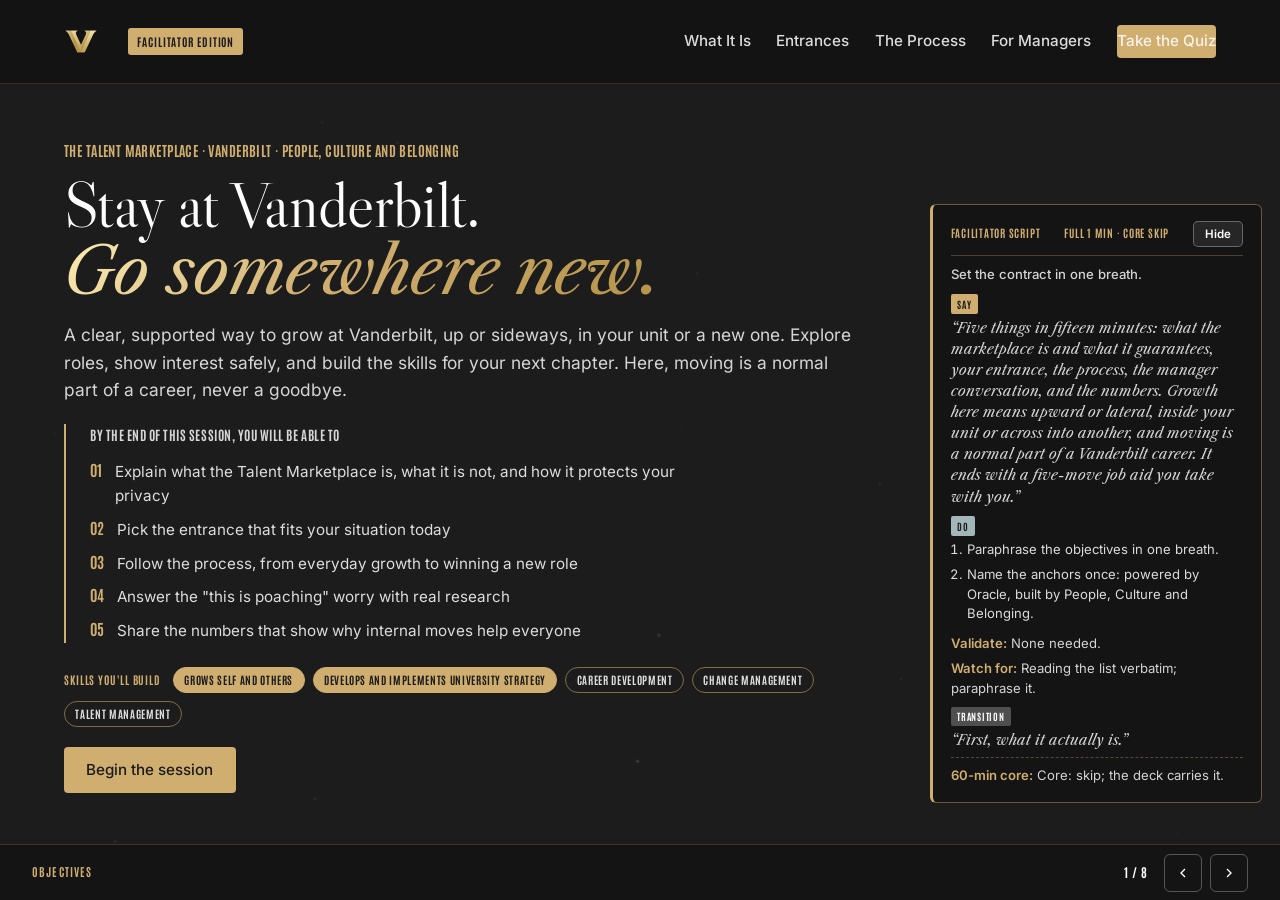
==== commit 3b6352e5: "Add ElevenLabs narration pipeline and retire the QR welcome page The classroom deck drops the QR wel" ====
--- a/facilitator/index.html
+++ b/facilitator/index.html
@@ -226,47 +226,7 @@
 
 <main class="deck" id="top">
 
-  <section class="slide on-dark" id="s-briefing" data-title="Facilitator briefing">
-    <div class="wrap wrap-wide">
-      <p class="brief__youarehere">You are here: the facilitator prep page. Learners start on the next page.</p>
-      <p class="eyebrow">Run this course / 00 · Facilitator only</p>
-      <h2 class="h2">Before the room <em>fills</em>.</h2>
-      <p class="lead">Two paths: Full (15 min) or Core (10 min). Every page ahead carries your script in the right rail: Say, Do, Ask with expected answers, Debrief, and a Transition into the next page, with the Core cut named at the bottom of each card. This page is everything that happens before and around the room. Learners never see this edition; the welcome QR on the next page sends them to their own.</p>
-      <div class="hero__cta" style="margin-top:1.25rem"><a class="btn" href="guide.html" target="_blank" rel="noopener">Print the facilitator guide &#128424;</a></div>
-      <p class="brief__printnote">One paper packet: this prep page, the run of show, the tough-questions bank, and every section script with its slide pictured beside the notes. Print it or choose Save as PDF.</p>
-      <div class="brief__grid"><div class="brief__box"><h3>01 · A week before</h3><p class="brief__sub">Learn the course by taking it</p><ol class="checks"><li>Read this guide end to end, then run BOTH editions start to finish, doing every exercise, including building your own first move card. You will be asked whether you have used the marketplace yourself; a real answer plays better than a deflection.</li><li>Confirm the current state of the actual Talent Marketplace rollout with People, Culture and Belonging: what is live, what is coming, and who staff contact for help. Write those three facts where you can reach them mid-session.</li><li>Send the pre-work invite (template on this page) with the calendar invite: come with one honest career curiosity, held privately.</li><li>Decide your slot now: the full 15 minutes or the 10-minute squeeze. Mark your cuts from the coreNotes.</li><li>If your audience is heavily managers, re-read Section 04 twice; it is the session's center of gravity for them, and the tough-questions bank leans that way.</li></ol></div><div class="brief__box"><h3>02 · The day before</h3><p class="brief__sub">Test everything a learner touches</p><ol class="checks"><li>Test the projector with the facilitator link; confirm the notes rail is readable from where you'll stand.</li><li>Scan the welcome QR from the back of the room with your own phone; it must land on the learner edition.</li><li>Run every trainer once so no reveal surprises you, especially Judge the Response; you want the two guardrail items ready in your own words.</li><li>Print 5 to 10 quick reference cards and first move cards.</li><li>Re-read the tough-questions bank; say the 'so my manager can see everything I do in there?' answer out loud once.</li></ol></div><div class="brief__box"><h3>03 · 30 minutes before</h3><p class="brief__sub">Set the room, set the tone</p><ol class="checks"><li>Welcome slide up as people arrive; it does the enrolling for you.</li><li>Close every other tab and app; silence the machine.</li><li>Test arrow-key navigation and one interaction (run a round of Fact or Fiction).</li><li>Arrange seating so pairs can form without furniture-moving theater; mixed manager and staff pairs are gold if the room allows.</li><li>Write 'PARKING LOT' and 'OPEN QUESTIONS FOR HR' on the whiteboard where the room can see them.</li></ol></div>
-        <div class="brief__box"><h3>04 · Materials</h3><p class="brief__sub">Have these in hand</p><ul class="checks"><li>Projector or large display and the facilitator link open (this edition)</li><li>Facilitator laptop with arrow keys or clicker; all notifications off</li><li>Learner devices (BYOD) joining via the welcome-slide QR</li><li>A few printed quick reference cards (cheatsheet.html) for anyone without a device</li><li>Printed first move cards (worksheet.html) as the no-device and projector-failure fallback</li><li>Whiteboard or flip chart for the parking lot and collected open questions for HR</li><li>The current Talent Marketplace launch timeline and support contacts from People, Culture and Belonging, so you can answer 'when' and 'who do I call'</li></ul></div>
-        <div class="brief__box brief__wide"><h3>05 · When things go sideways</h3><p class="brief__sub">If it breaks, you have a move</p><div class="brief__row"><b>If Projector or the site fails mid-session:</b> Teach from the printed quick reference: the guarantees, the six entrances, the two gears of the process, and the manager script all work on a whiteboard. The pair activities never needed a screen; the take-home moves to the printed job aid.</div><div class="brief__row"><b>If Learner devices can't join (wifi or filters):</b> Run facilitator-only: the trainers play well on the projector with the room voting A/B/C by hands, and the capstone moves to paper. You lose typing, not learning.</div><div class="brief__row"><b>If You're running behind by the culture section (04):</b> Declare the squeeze silently: remaining trainers become single room votes. Never cut Section 04's trainer, the recap, or the capstone; they carry the program's success.</div><div class="brief__row"><b>If Someone shares a live, painful situation, a role elimination or a conflict with their manager:</b> Honor it and bound it: 'That's real, and you deserve a better answer than a training room can give. Entrance E and the employee-consultant conversation exist for exactly this; let's connect after.' Follow up privately with the People, Culture and Belonging contact you prepped. Keep names off the whiteboard.</div><div class="brief__row"><b>If A manager pushes back hard: 'so HR built a tool to raid my team':</b> Don't argue; go to evidence. Ask them what it costs to backfill an external departure, then show the retention numbers and the hoarding research: the choice is between losing people to another Vanderbilt unit or to another employer. Then land the backfill cascade: their next great hire comes through the same marketplace.</div><div class="brief__row"><b>If The room distrusts the privacy claims ('HR always says that'):</b> Slow down and be concrete: interest declarations trigger no notifications, data reaches leaders only aggregated through Workforce Intelligence, and asking HR to work around that is itself a violation managers are trained on. Then write the residual doubts on the open-questions board and commit to written answers; skeptics convert on follow-through, not reassurance.</div></div>
-        <div class="brief__box brief__wide"><h3>06 · Tough questions, ready answers</h3><p class="brief__sub">Say each answer out loud once before you teach</p><details class="brief__q"><summary>So my manager can see everything I do in there?</summary><p>No. Your browsing, your Careers of Interest, and your skills profile are private to you. Your manager gets no notification when you declare interest, and leader-facing Workforce Intelligence shows aggregated, privacy-preserving data, never a list of who is looking. Your manager learns you applied for a role when you tell them or when the hiring process formally requires it, and the norm is that you have that conversation yourself once you are a serious candidate.</p></details><details class="brief__q"><summary>Isn't this just poaching with extra steps?</summary><p>Poaching is secret and zero-sum. This is the opposite on both counts: the marketplace is open to every unit, the releasing manager gets a planned handoff and a backfill through the same system, and the alternative to an internal move is usually an external resignation, which has no handoff and no backfill window. The research backs it: about 75% of managers admit to talent hoarding, and hoarding deters internal applications without stopping external ones (Haegele, American Economic Review, 2024).</p></details><details class="brief__q"><summary>If I take a Gig and do great work, why doesn't that guarantee me the permanent role?</summary><p>Because the Gig is development and a real move is its own fair, open process, and keeping them separate protects you both ways. If Gigs converted automatically, every Gig would become a quiet audition and managers would guard them like headcount. Kept separate, you can stretch without betting your reputation, and when the right opening arises, your Gig gives you evidence, relationships, and a warm start most candidates won't have.</p></details><details class="brief__q"><summary>What if my manager retaliates anyway?</summary><p>Then the program's integrity rules are on your side: blocking an application, downgrading a rating in response, or excluding someone from key work are named as serious violations, and managers are trained on that before the marketplace reaches them. Document what happened and bring it to your HR business partner or an employee consultant. And a candid note: the guardrails only bite because leadership enforces them, which is exactly why manager training like this session exists.</p></details><details class="brief__q"><summary>Why would I tell the truth about my skill levels? Inflating them gets me matched to better roles.</summary><p>It gets you matched to interviews you then lose. The hiring manager verifies skills in the interview, and an inflated profile spends your credibility exactly where you need it most. Honest levels do something better: they route you to roles and Gigs where you'll genuinely be ready, and they turn the gaps into Grow goals instead of surprises.</p></details><details class="brief__q"><summary>We're short-staffed already. How is my unit supposed to survive its best people leaving?</summary><p>Two honest answers. First, the counterfactual: your best people already have a marketplace; it's called every other employer, and it offers no handoff, no knowledge transfer, and no internal-first backfill. The marketplace keeps that talent at Vanderbilt and gives you two to four weeks of coordinated transition plus first look at internal candidates for the backfill. Second, the pattern compounds: units known for developing and releasing people attract the strongest internal applicants, so the pipeline runs both directions.</p></details></div>
-        <div class="brief__box brief__wide"><h3>07 · Copy-paste templates</h3><p class="brief__sub">Copy, swap the brackets, send</p><details class="brief__q"><summary>Pre-work invite (paste into the calendar invite)</summary><p>Subject: Before our Talent Marketplace session. One thing to bring: one honest career curiosity, a role you wonder about, a skill you never get to use, or a team member whose growth you want to support. You will never be asked to share it, and nothing you type in the session is saved or sent. Come ready to work on it privately. That's it, no reading, no assessment.</p></details><details class="brief__q"><summary>7-day pulse (send one week after)</summary><p>Subject: One week later, did the first move happen? Three quick lines, reply whenever: 1) Did you make the move on your first move card? 2) What did you find in the marketplace? 3) What is your second move? Replies come to me only. Not yet? The card still works; this note is your nudge.</p></details><details class="brief__q"><summary>30-day re-poll (send a month after)</summary><p>Subject: Thirty days with the Talent Marketplace. Two questions, same scale as the room: 1) Fist to five, how confident are you now about navigating your next internal move (or supporting a team member's)? 2) Has your unit had its first real marketplace conversation, an application, a Gig, or a career conversation, and how did it go? Reply with a number and a line. The before-and-after pair is how we know this session did more than feel good.</p></details></div>
-      </div>
-      <p class="why" style="margin-top:1.5rem"><b>After the session:</b> Seven days out, send the pulse: 'Did you take your first move from the job aid? What did you find in the marketplace? What is your second move?' At 30 days, re-poll the fist-to-five confidence question from the close plus 'has your unit had its first Talent Marketplace conversation, and how did it go?' The count of completed first moves is the program's headline Level 3 metric; for manager cohorts, also count completed career conversations.</p>
-    </div>
-    <aside class="facnote" aria-label="Facilitator notes"><div class="facnote__head"><span>Facilitator script</span><span class="facnote__time">Full 15 min · Core 10</span><button class="facnote__hide" type="button" aria-label="Hide the facilitator script">Hide</button></div><p class="facnote__purpose">Run this course</p><p class="facnote__mini">The pre-work invite. Send it with the calendar invite a week out; swap anything in [brackets] and it is ready.</p><span class="facnote__tag t-say">Invite</span><div class="facnote__invite">Subject: Before our Talent Marketplace session. One thing to bring: one honest career curiosity, a role you wonder about, a skill you never get to use, or a team member whose growth you want to support. You will never be asked to share it, and nothing you type in the session is saved or sent. Come ready to work on it privately. That's it, no reading, no assessment.</div></aside>
-  </section>
-
-  <!-- ============ 0 · WELCOME / QR ============ -->
-  <section class="slide on-dark welcome" id="s-welcome" data-title="Scan to join">
-    <div class="wrap" style="text-align:center">
-      <img src="../assets/img/vu-v-icon.png" alt="Vanderbilt V" width="72" height="66" style="margin:0 auto 1rem;width:clamp(48px,5vw,64px);height:auto" data-reveal>
-      <p class="eyebrow" data-reveal>Vanderbilt · Learning Series · People, Culture and Belonging</p>
-      <h1 class="h2" data-reveal style="max-width:22ch;margin-inline:auto">Welcome. Scan to bring this session <em class="gold-text">to your seat</em>.</h1>
-      <div class="qr-card" id="qrCard" data-reveal data-url="https://me5231979.github.io/TransferPortal-/">
-        <div class="qr-card__code" id="qrBox" role="img" aria-label="QR code linking to this experience"></div>
-        <p class="qr-card__url" id="qrUrl"></p>
-      </div>
-      <p class="lead" data-reveal style="margin:1rem auto 0;max-width:48ch">Learners scan this code and land on the learner edition; your screen keeps the notes. Follow along on your own device. One norm up front: everything you type today stays on your screen. The marketplace itself works the same way.</p>
-      <div class="hero__meta" data-reveal style="justify-content:center">
-        <div><b>6</b> Entrances</div>
-        <div><b>15</b> Minutes</div>
-        <div><b>5</b> Moves in the take-home job aid</div>
-      </div>
-      <div class="hero__cta" data-reveal style="justify-content:center">
-        <a class="btn" href="#s-hero">We're ready, let's begin</a>
-      </div>
-    </div>
-    <aside class="facnote" aria-label="Facilitator notes"><div class="facnote__head"><span>Facilitator script</span><span class="facnote__time">Full 1 min · Core 1</span><button class="facnote__hide" type="button" aria-label="Hide the facilitator script">Hide</button></div><p class="facnote__purpose">Get everyone into the experience fast and set the privacy norm.</p><div class="facnote__blk"><span class="facnote__tag t-say">Say</span><p class="facnote__script">&ldquo;Welcome. Scan the code. One rule: everything you type today stays on your screen, and the marketplace itself works the same way. Fifteen minutes, one first move.&rdquo;</p></div><div class="facnote__blk"><span class="facnote__tag t-do">Do</span><ol class="facnote__steps"><li>Slide up as people arrive; phones up before you talk.</li><li>State the privacy norm once.</li></ol></div><p class="facnote__meta"><b>Validate:</b> Most of the room has the deck open.</p><p class="facnote__meta"><b>Watch for:</b> Long welcomes. You have fifteen minutes; start.</p><div class="facnote__blk"><span class="facnote__tag t-tra">Transition</span><p class="facnote__script">&ldquo;Here's what you'll leave able to do.&rdquo;</p></div><p class="facnote__meta facnote__core"><b>60-min core:</b> Core: scan prompt and the norm, twenty seconds.</p></aside>
-  </section>
+  
 
   <!-- ============ 1 · HERO ============ -->
   <section class="slide on-dark hero" id="s-hero" data-title="Objectives">
@@ -335,7 +295,7 @@
     <div class="wrap">
       <p class="eyebrow" data-reveal>Section 01 · What It Is</p>
       <h2 class="h2" data-reveal>It is <em>two</em> things.</h2>
-      <p class="lead" data-reveal>Think of the transfer portal in college sports: a player enters it to find the right fit. Ours works the same way, with one big difference: <b>you never leave the team</b>. The marketplace is Vanderbilt's home for growing your career inside the university. It lives in Oracle, and it splits into two paths. Your activity stays private to you.</p>
+      <p class="lead" data-reveal>The marketplace is Vanderbilt's home for growing your career inside the university. It lives in Oracle, and it splits into two paths. Your activity stays private to you.</p>
 
       <div class="grid grid-3" style="margin-top:1.25rem;grid-template-columns:repeat(auto-fit,minmax(280px,1fr))">
         <div class="card" data-reveal style="border-color:rgba(207,174,112,.55)">
@@ -383,7 +343,7 @@
         </div>
       </details>
     </div>
-    <aside class="facnote" aria-label="Facilitator notes"><div class="facnote__head"><span>Facilitator script</span><span class="facnote__time">Full 1 min · Core 1</span><button class="facnote__hide" type="button" aria-label="Hide the facilitator script">Hide</button></div><p class="facnote__purpose">Land the simple model: one marketplace, two paths (career moves and Gigs), and the promises that make it safe.</p><div class="facnote__blk"><span class="facnote__tag t-say">Say</span><p class="facnote__script">&ldquo;Start with the idea. In college sports, a player enters the transfer portal to find the right fit. Ours has one difference: you never leave the team. So what is it? Two things, one marketplace. Path one: careers of interest. Name where you want to grow, build toward it, and see openings before the public does. Path two: Gigs. Short projects in other units that build your skills; we are rolling Gigs out in Oracle to promote short-term opportunities. Both live in Oracle, both stay private until you act, and leaders only ever see group totals. Now the game: five claims, true or false.&rdquo;</p></div><div class="facnote__blk"><span class="facnote__tag t-do">Do</span><ol class="facnote__steps"><li>The two path cards, one breath each: career moves, then Gigs.</li><li>Read the promises card once, slowly.</li><li>Run Fact or Fiction as a fast room vote, hands for A or B.</li></ol></div><p class="facnote__meta"><b>Validate:</b> 4+ of 5 on the trainer.</p><p class="facnote__meta"><b>Watch for:</b> Privacy skepticism; point at the mechanics (no notifications, aggregate-only) and move on. If Gigs come up: they have not launched yet, teach the concept and flag that timing is to be announced.</p><div class="facnote__blk"><span class="facnote__tag t-tra">Transition</span><p class="facnote__script">&ldquo;Which door is yours? There are six.&rdquo;</p></div><p class="facnote__meta facnote__core"><b>60-min core:</b> Core: same minute; the trainer carries it.</p></aside>
+    <aside class="facnote" aria-label="Facilitator notes"><div class="facnote__head"><span>Facilitator script</span><span class="facnote__time">Full 2 min · Core 2</span><button class="facnote__hide" type="button" aria-label="Hide the facilitator script">Hide</button></div><p class="facnote__purpose">Land the simple model: one marketplace, two paths (career moves and Gigs), and the promises that make it safe.</p><div class="facnote__blk"><span class="facnote__tag t-say">Say</span><p class="facnote__script">&ldquo;What is it? Two things, one marketplace. Path one: careers of interest. Name where you want to grow, build toward it, and see openings before the public does. Path two: Gigs. Short projects in other units that build your skills; we are rolling Gigs out in Oracle to promote short-term opportunities. Both live in Oracle, both stay private until you act, and leaders only ever see group totals. Now the game: five claims, true or false.&rdquo;</p></div><div class="facnote__blk"><span class="facnote__tag t-do">Do</span><ol class="facnote__steps"><li>The two path cards, one breath each: career moves, then Gigs.</li><li>Read the promises card once, slowly.</li><li>Run Fact or Fiction as a fast room vote, hands for A or B.</li></ol></div><p class="facnote__meta"><b>Validate:</b> 4+ of 5 on the trainer.</p><p class="facnote__meta"><b>Watch for:</b> Privacy skepticism; point at the mechanics (no notifications, aggregate-only) and move on. If Gigs come up: they have not launched yet, teach the concept and flag that timing is to be announced.</p><div class="facnote__blk"><span class="facnote__tag t-tra">Transition</span><p class="facnote__script">&ldquo;Which door is yours? There are six.&rdquo;</p></div><p class="facnote__meta facnote__core"><b>60-min core:</b> Core: same minute; the trainer carries it.</p></aside>
   </section>
 
   
@@ -393,7 +353,7 @@
     <div class="wrap">
       <p class="eyebrow" data-reveal>Section 02 · Entrances</p>
       <h2 class="h2" data-reveal>Match your situation to its <em>entrance</em>.</h2>
-      <p class="lead" data-reveal>Six doors, six common situations. Yours might be a mix. Every door starts best the same way: a growth conversation with your manager. That talk is recommended, never required, and exploring stays private until you say otherwise. Open a door to see the path.</p>
+      <p class="lead" data-reveal>Six doors, three kinds of talent: looking to grow (A, B, and F), hidden talent (C), and people whose role is not the right fit but whose heart is in the mission (D and E). Yours might be a mix. Every door starts best the same way: a growth conversation with your manager. That talk is recommended, never required, and exploring stays private until you say otherwise. Open a door to see the path.</p>
 
       <div class="doors">
         <details class="door" data-reveal>
@@ -540,7 +500,7 @@
         </div>
       </details>
     </div>
-    <aside class="facnote" aria-label="Facilitator notes"><div class="facnote__head"><span>Facilitator script</span><span class="facnote__time">Full 2 min · Core 1</span><button class="facnote__hide" type="button" aria-label="Hide the facilitator script">Hide</button></div><p class="facnote__purpose">Make the marketplace personal: everyone picks a door.</p><div class="facnote__blk"><span class="facnote__tag t-say">Say</span><p class="facnote__script">&ldquo;Six doors, and they are examples: curious, plateaued, hidden skills, post-reorg, at risk, and ready to apply. Your situation may be a blend or something else entirely. Every door opens best the same way, a growth conversation with your manager, recommended and never required. Tap a door to see one full trail, first conversation to landed move.&rdquo;</p></div><div class="facnote__blk"><span class="facnote__tag t-do">Do</span><ol class="facnote__steps"><li>Open one door and walk its trail; the other five read the same way.</li><li>Name the standing start: every door opens best with the manager conversation, recommended, never required.</li><li>Run Pick the Entrance on devices or as a vote.</li><li>Show of hands, A through F: which is yours?</li></ol></div><p class="facnote__meta"><b>Validate:</b> Every learner has picked an entrance; it feeds the card.</p><p class="facnote__meta"><b>Watch for:</b> Protect anyone who picked E; nobody reveals that pick.</p><div class="facnote__blk"><span class="facnote__tag t-tra">Transition</span><p class="facnote__script">&ldquo;Behind every door, the same process.&rdquo;</p></div><p class="facnote__meta facnote__core"><b>60-min core:</b> Core: one door opened, trainer as one vote, hands stay.</p></aside>
+    <aside class="facnote" aria-label="Facilitator notes"><div class="facnote__head"><span>Facilitator script</span><span class="facnote__time">Full 2 min · Core 1</span><button class="facnote__hide" type="button" aria-label="Hide the facilitator script">Hide</button></div><p class="facnote__purpose">Make the marketplace personal: everyone picks a door.</p><div class="facnote__blk"><span class="facnote__tag t-say">Say</span><p class="facnote__script">&ldquo;Six doors, three kinds of talent. Looking to grow: the curious, the plateaued, and the ready. Hidden talent: great in the role, with skills the role never asks for. Not a fit but right mission: post-reorg and at risk. Your situation may be a blend or something else entirely. Every door opens best the same way, a growth conversation with your manager, recommended and never required. Tap a door to see one full trail, first conversation to landed move.&rdquo;</p></div><div class="facnote__blk"><span class="facnote__tag t-do">Do</span><ol class="facnote__steps"><li>Open one door and walk its trail; the other five read the same way.</li><li>Name the standing start: every door opens best with the manager conversation, recommended, never required.</li><li>Run Pick the Entrance on devices or as a vote.</li><li>Show of hands, A through F: which is yours?</li></ol></div><p class="facnote__meta"><b>Validate:</b> Every learner has picked an entrance; it feeds the card.</p><p class="facnote__meta"><b>Watch for:</b> Protect anyone who picked E; nobody reveals that pick.</p><div class="facnote__blk"><span class="facnote__tag t-tra">Transition</span><p class="facnote__script">&ldquo;Behind every door, the same process.&rdquo;</p></div><p class="facnote__meta facnote__core"><b>60-min core:</b> Core: one door opened, trainer as one vote, hands stay.</p></aside>
   </section>
 
   <!-- ============ 6 · 03 THE PROCESS ============ -->
@@ -789,7 +749,6 @@
 
 
 
-<script src="../assets/js/qrcode.js?v=1"></script>
 <script src="../assets/js/main.js?v=5"></script>
 
 <script>
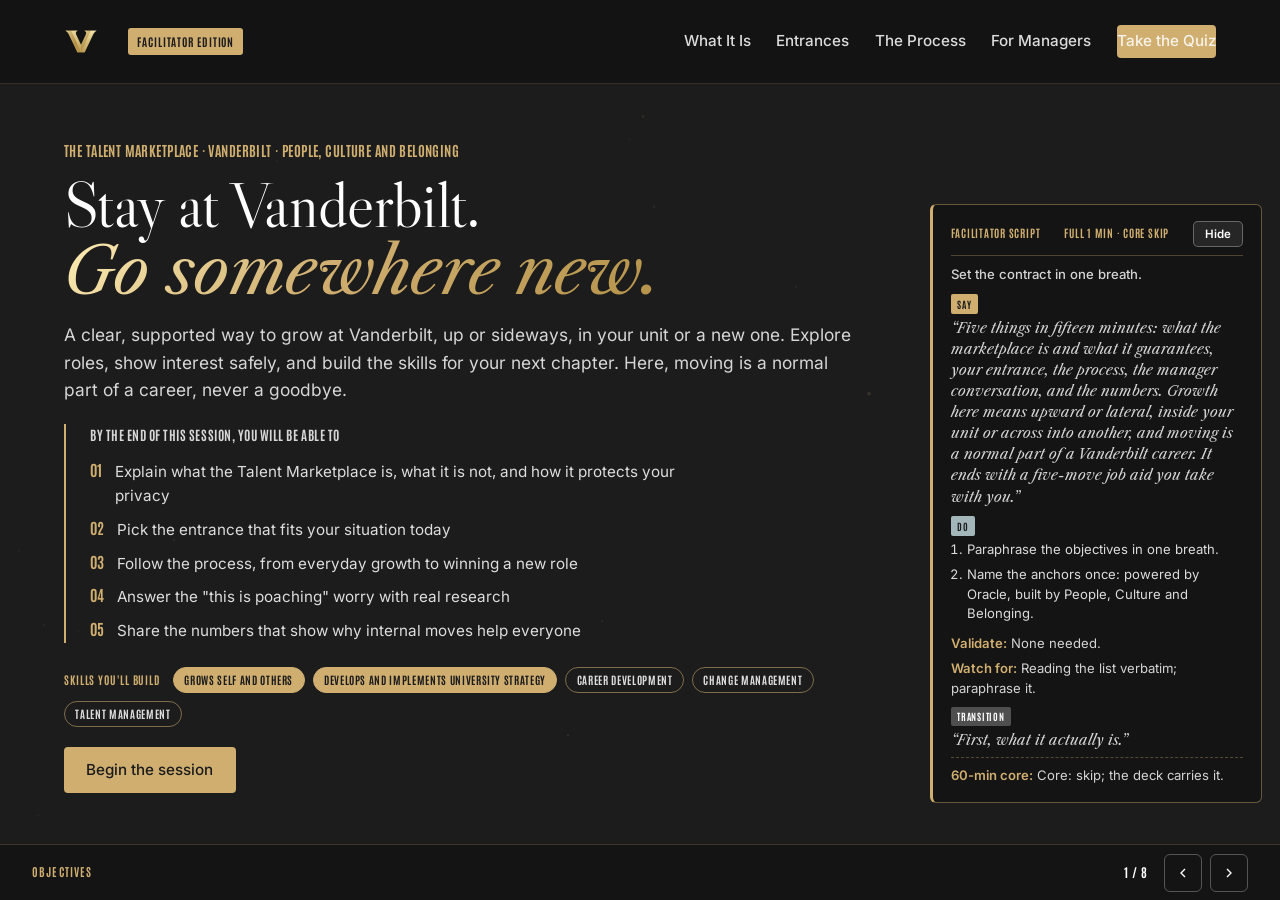
==== commit 02c63fd5: "Narration controls in the bottom bar with auto page reading Replace the per-slide Listen pills with " ====
--- a/facilitator/index.html
+++ b/facilitator/index.html
@@ -217,7 +217,7 @@
   <span class="bottombar__title" id="barTitle"></span>
   <div class="dots" id="dots" role="navigation" aria-label="Slide navigation"></div>
   <div class="bottombar__ctrl">
-    <span class="bottombar__count" id="deckCount">1 / 9</span>
+    <span class="bottombar__count" id="deckCount">1 / 8</span>
     <button id="deckPrev" aria-label="Previous slide"><svg viewBox="0 0 24 24" fill="none" stroke="currentColor" stroke-width="2"><polyline points="15 18 9 12 15 6"/></svg></button>
     <button id="deckNext" aria-label="Next slide"><svg viewBox="0 0 24 24" fill="none" stroke="currentColor" stroke-width="2"><polyline points="9 18 15 12 9 6"/></svg></button>
   </div>
@@ -259,6 +259,7 @@
       <div class="hero__cta" data-reveal>
         <a class="btn" href="#s-what">Begin the session</a>
       </div>
+      
     </div>
     <aside class="facnote" aria-label="Facilitator notes"><div class="facnote__head"><span>Facilitator script</span><span class="facnote__time">Full 1 min · Core skip</span><button class="facnote__hide" type="button" aria-label="Hide the facilitator script">Hide</button></div><p class="facnote__purpose">Set the contract in one breath.</p><div class="facnote__blk"><span class="facnote__tag t-say">Say</span><p class="facnote__script">&ldquo;Five things in fifteen minutes: what the marketplace is and what it guarantees, your entrance, the process, the manager conversation, and the numbers. Growth here means upward or lateral, inside your unit or across into another, and moving is a normal part of a Vanderbilt career. It ends with a five-move job aid you take with you.&rdquo;</p></div><div class="facnote__blk"><span class="facnote__tag t-do">Do</span><ol class="facnote__steps"><li>Paraphrase the objectives in one breath.</li><li>Name the anchors once: powered by Oracle, built by People, Culture and Belonging.</li></ol></div><p class="facnote__meta"><b>Validate:</b> None needed.</p><p class="facnote__meta"><b>Watch for:</b> Reading the list verbatim; paraphrase it.</p><div class="facnote__blk"><span class="facnote__tag t-tra">Transition</span><p class="facnote__script">&ldquo;First, what it actually is.&rdquo;</p></div><p class="facnote__meta facnote__core"><b>60-min core:</b> Core: skip; the deck carries it.</p></aside>
   </section>
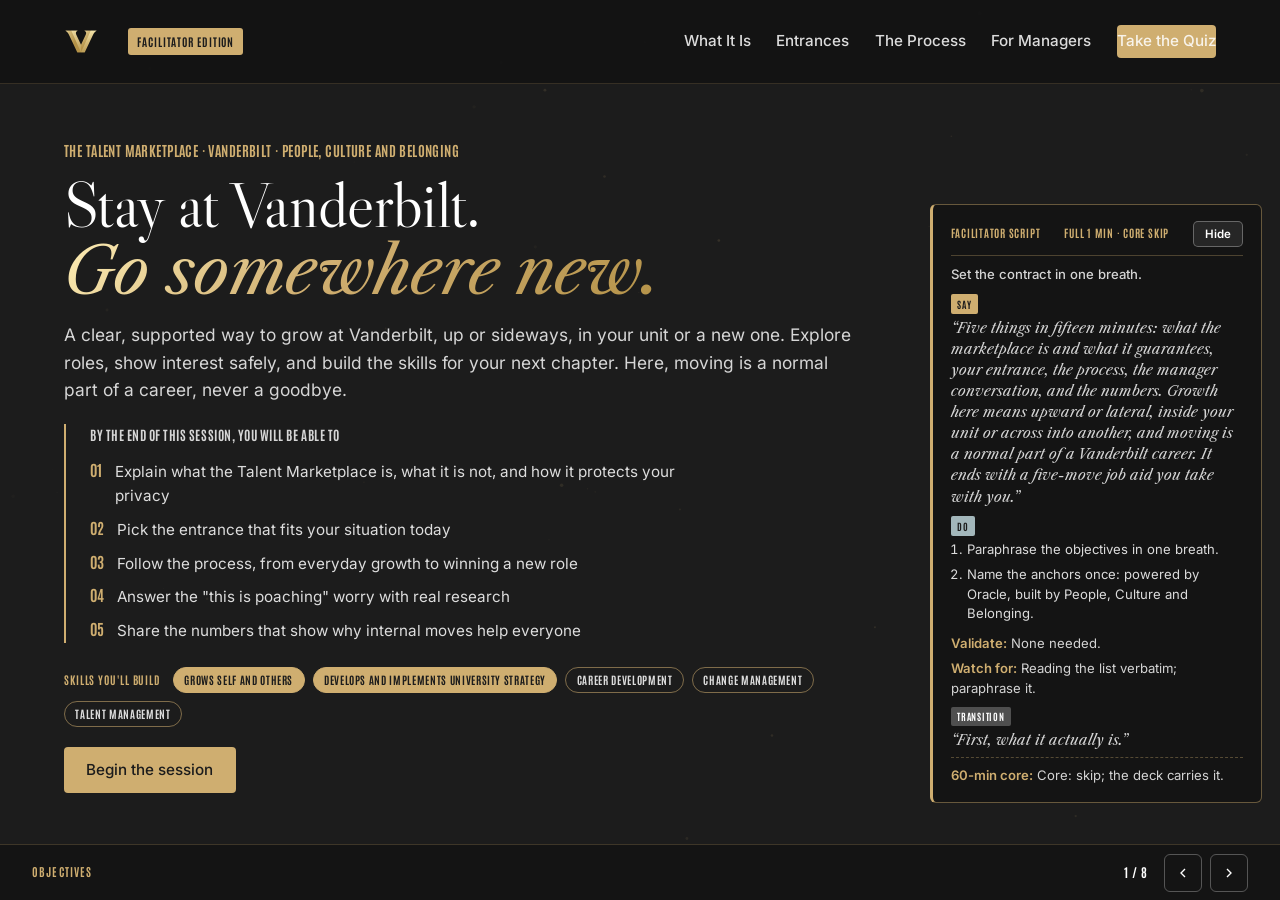
==== commit 868e6855: "Remove the five-business-day duration everywhere The staff-first window stays, described without a s" ====
--- a/facilitator/index.html
+++ b/facilitator/index.html
@@ -302,7 +302,7 @@
         <div class="card" data-reveal style="border-color:rgba(207,174,112,.55)">
           <span class="tag">1 · Career moves</span>
           <h3>Careers of interest</h3>
-          <p class="muted">Grow toward the careers that draw you. The marketplace matches roles to your skills, and staff see new openings first, for five business days. Your interest stays private until you act.</p>
+          <p class="muted">Grow toward the careers that draw you. The marketplace matches roles to your skills, and staff see new openings first. Your interest stays private until you act.</p>
         </div>
         <div class="card" data-reveal style="border-color:rgba(207,174,112,.55)">
           <span class="tag">2 · Gigs</span>
@@ -462,7 +462,7 @@
             <p class="door__row"><b>You right now</b> A posting is live, your skills match, and you are ready now.</p>
             <ol class="crumbs" aria-label="The path through this entrance">
               <li>Growth conversation with your manager <span class="crumbs__chip">recommended start</span></li>
-              <li>Apply inside the five-business-day internal-first window</li>
+              <li>Apply early, while staff see it first</li>
               <li>Interview in the same process every candidate gets</li>
               <li>HR and both managers plan the handoff, typically two to four weeks</li>
               <li>Onboard fast while your old role backfills through the marketplace</li>
@@ -518,7 +518,7 @@
         </div>
         <div class="track" data-reveal>
           <span class="tag">When opportunity arises · Pursue</span>
-          <p style="margin:.75rem 0 0;font-size:.95rem">The job posts to Vanderbilt staff first, for five business days. You apply, sharing what you choose, and interview like any other candidate. If you are chosen, HR and both managers plan the handoff, usually two to four weeks. Your old job then posts the same way, so your team gets the same first look.</p>
+          <p style="margin:.75rem 0 0;font-size:.95rem">The job posts to Vanderbilt staff first. You apply, sharing what you choose, and interview like any other candidate. If you are chosen, HR and both managers plan the handoff, usually two to four weeks. Your old job then posts the same way, so your team gets the same first look.</p>
         </div>
       </div>
 
@@ -550,7 +550,7 @@
         </div>
       </details>
     </div>
-    <aside class="facnote" aria-label="Facilitator notes"><div class="facnote__head"><span>Facilitator script</span><span class="facnote__time">Full 2 min · Core 1</span><button class="facnote__hide" type="button" aria-label="Hide the facilitator script">Hide</button></div><p class="facnote__purpose">Make every step predictable, including disclosure timing.</p><div class="facnote__blk"><span class="facnote__tag t-say">Say</span><p class="facnote__script">&ldquo;Two speeds. Every day: talk with your manager, keep your skills honest, flag the careers that interest you, browse the marketplace, and take a Gig when one fits. All private to you. When a job opens: staff see it first for five business days, you apply and interview like anyone, and if you win it, the handoff is planned. Your old job posts the same way.&rdquo;</p></div><div class="facnote__blk"><span class="facnote__tag t-do">Do</span><ol class="facnote__steps"><li>The two paragraphs, one breath each: build, then pursue.</li><li>Run Call the Next Move as a fast vote.</li></ol></div><p class="facnote__meta"><b>Validate:</b> 4+ of 5 on the trainer.</p><p class="facnote__meta"><b>Watch for:</b> The 'guaranteed job' misread: the window guarantees first look, the interview still decides. If privacy versus openness comes up: both are true, the conversation is the culture and the privacy is the guarantee. And the Gig caveat if asked: Gigs are still to launch, and a Gig needs the manager's approval, so it is never invisible to them.</p><div class="facnote__blk"><span class="facnote__tag t-tra">Transition</span><p class="facnote__script">&ldquo;Now the section that decides whether any of this works.&rdquo;</p></div><p class="facnote__meta facnote__core"><b>60-min core:</b> Core: both gears in one breath each, trainer as one vote.</p></aside>
+    <aside class="facnote" aria-label="Facilitator notes"><div class="facnote__head"><span>Facilitator script</span><span class="facnote__time">Full 2 min · Core 1</span><button class="facnote__hide" type="button" aria-label="Hide the facilitator script">Hide</button></div><p class="facnote__purpose">Make every step predictable, including disclosure timing.</p><div class="facnote__blk"><span class="facnote__tag t-say">Say</span><p class="facnote__script">&ldquo;Two speeds. Every day: talk with your manager, keep your skills honest, flag the careers that interest you, browse the marketplace, and take a Gig when one fits. All private to you. When a job opens: staff see it first, you apply and interview like anyone, and if you win it, the handoff is planned. Your old job posts the same way.&rdquo;</p></div><div class="facnote__blk"><span class="facnote__tag t-do">Do</span><ol class="facnote__steps"><li>The two paragraphs, one breath each: build, then pursue.</li><li>Run Call the Next Move as a fast vote.</li></ol></div><p class="facnote__meta"><b>Validate:</b> 4+ of 5 on the trainer.</p><p class="facnote__meta"><b>Watch for:</b> The 'guaranteed job' misread: the window guarantees first look, the interview still decides. If privacy versus openness comes up: both are true, the conversation is the culture and the privacy is the guarantee. And the Gig caveat if asked: Gigs are still to launch, and a Gig needs the manager's approval, so it is never invisible to them.</p><div class="facnote__blk"><span class="facnote__tag t-tra">Transition</span><p class="facnote__script">&ldquo;Now the section that decides whether any of this works.&rdquo;</p></div><p class="facnote__meta facnote__core"><b>60-min core:</b> Core: both gears in one breath each, trainer as one vote.</p></aside>
   </section>
 
   <!-- ============ 7 · 04 THE CULTURE SHIFT ============ -->
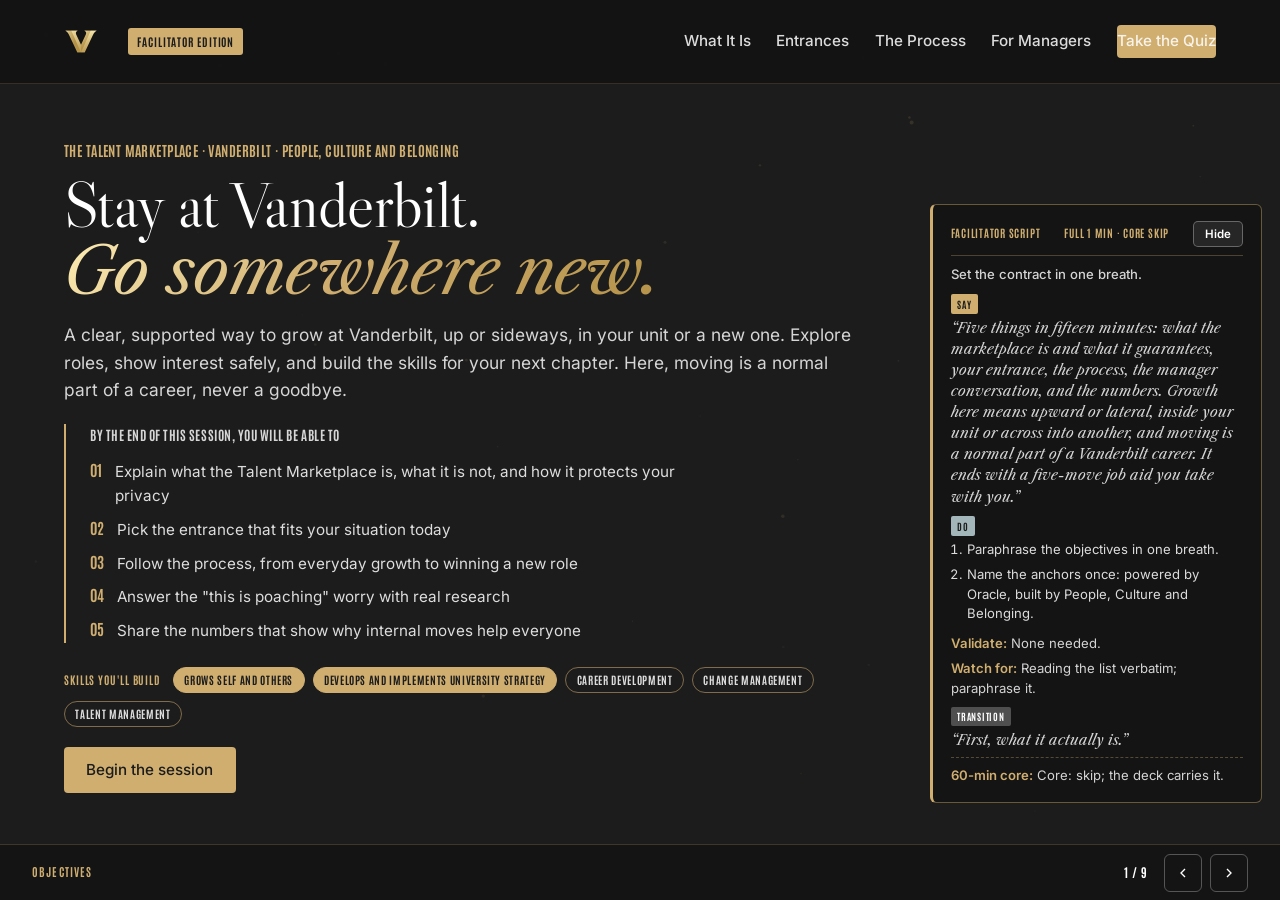
==== commit 9c1447d3: "Give the recap quiz its own page before the close The job aid page now leads with the five moves; th" ====
--- a/facilitator/index.html
+++ b/facilitator/index.html
@@ -217,7 +217,7 @@
   <span class="bottombar__title" id="barTitle"></span>
   <div class="dots" id="dots" role="navigation" aria-label="Slide navigation"></div>
   <div class="bottombar__ctrl">
-    <span class="bottombar__count" id="deckCount">1 / 8</span>
+    <span class="bottombar__count" id="deckCount">1 / 9</span>
     <button id="deckPrev" aria-label="Previous slide"><svg viewBox="0 0 24 24" fill="none" stroke="currentColor" stroke-width="2"><polyline points="15 18 9 12 15 6"/></svg></button>
     <button id="deckNext" aria-label="Next slide"><svg viewBox="0 0 24 24" fill="none" stroke="currentColor" stroke-width="2"><polyline points="9 18 15 12 9 6"/></svg></button>
   </div>
@@ -638,9 +638,54 @@
   <!-- ============ 10 · FIRST MOVE CARD (capstone) ============ -->
   <section class="slide on-dark" id="s-plan" data-title="The job aid">
     <div class="wrap">
-      <p class="eyebrow" data-reveal>Check what stuck · Then take the first move</p>
-      <h2 class="h2" data-reveal>The recap, then your <em>runway</em>.</h2>
-      <p class="lead" data-reveal>Six quick questions first. Then the job aid: five small moves, the exact Oracle screens, and live links that open them. Nothing to fill in and nothing to submit.</p>
+      <p class="eyebrow" data-reveal>Take the first move</p>
+      <h2 class="h2" data-reveal>Your <em>runway</em>: five small moves.</h2>
+      <p class="lead" data-reveal>The job aid: five small moves, the exact Oracle screens, and live links that open them. Nothing to fill in and nothing to submit.</p>
+
+      <div class="hero__cta" data-reveal style="margin-top:.75rem"><a class="btn" href="jobaid.html">Print the job aid</a></div>
+      <div class="warmup">
+        <div class="card" data-reveal>
+          <span class="tag">01 · The conversation</span>
+          <p class="muted">Have a conversation with your manager about your growth and development. Managers: hold that conversation with a team member.</p>
+        </div>
+        <div class="card" data-reveal>
+          <span class="tag">02 · The Talent Marketplace Tool</span>
+          <p class="muted">Map your skills and build a growth plan. Managers: evaluate the skills across your team.</p>
+          <p style="margin-top:.75rem"><a class="btn" href="https://vanderbilttalentcompass.vercel.app/">Open the Talent Marketplace Tool</a></p>
+        </div>
+        <div class="card" data-reveal>
+          <span class="tag">03 · Career Preferences</span>
+          <p class="muted">In your Oracle Talent Profile: next career move, preferred function and family, aspirations in the comments.</p>
+          <p style="margin-top:.5rem"><a href="https://ecsr.fa.us2.oraclecloud.com/fscmUI/faces/deeplink?objType=NFX_VIEW_MY_SKILLS_AND_QUAL_VB&action=NONE">Open your Talent Profile</a></p>
+          <figure class="uishot"><img src="../assets/img/oracle-career-preferences.png" alt="Oracle Career Preferences screen with Next Career Move, Preferred Job Function, Preferred Job Family, and a comments box" loading="lazy" onerror="this.closest('figure').hidden=true"><figcaption>Oracle · Talent Profile · Career Preferences</figcaption></figure>
+        </div>
+        <div class="card" data-reveal>
+          <span class="tag">04 · Skills</span>
+          <p class="muted">Both lists, Skills I have and Skills I'm developing, honestly leveled. The matching runs on this data.</p>
+          <p style="margin-top:.5rem"><a href="https://ecsr.fa.us2.oraclecloud.com/fscmUI/redwood/profiles/skills/skillscenter?navigateBack=true">Open the Skills Center</a></p>
+          <figure class="uishot"><img src="../assets/img/oracle-skills.png" alt="Oracle skills screen showing Skills I'm developing and Skills I have with endorsement counts" loading="lazy" onerror="this.closest('figure').hidden=true"><figcaption>Oracle · Talent Profile · Skills</figcaption></figure>
+        </div>
+        <div class="card" data-reveal>
+          <span class="tag">05 · Careers of Interest</span>
+          <p class="muted">In the Grow area, flag the roles that interest you, then browse the Opportunity Marketplace with Opportunity set to Career Roles. Private to you.</p>
+          <p style="margin-top:.5rem"><a href="https://ecsr.fa.us2.oraclecloud.com/fscmUI/redwood/internalmobility/opportunitymarketplace/search">Browse the Opportunity Marketplace</a></p>
+          <figure class="uishot"><img src="../assets/img/oracle-marketplace.png" alt="Oracle Opportunity Marketplace showing career role cards and an Update Interests button" loading="lazy" onerror="this.closest('figure').hidden=true"><figcaption>Oracle · Grow · Opportunity Marketplace</figcaption></figure>
+        </div>
+      </div>
+    </div>
+    <aside class="facnote" aria-label="Facilitator notes"><div class="facnote__head"><span>Facilitator script</span><span class="facnote__time">Full 1 min · Core 1</span><button class="facnote__hide" type="button" aria-label="Hide the facilitator script">Hide</button></div><p class="facnote__purpose">Send everyone out with the five moves: conversation, tool, preferences, skills, careers of interest.</p><div class="facnote__blk"><span class="facnote__tag t-say">Say</span><p class="facnote__script">&ldquo;Now the runway. Five small moves, in order: the growth conversation with your manager, a plan in the Talent Marketplace tool, career preferences in Oracle, skills honest and current, and careers of interest flagged in Grow. Every link opens the real screen. Print the job aid, pick your first move, and take it today.&rdquo;</p></div><div class="facnote__blk"><span class="facnote__tag t-do">Do</span><ol class="facnote__steps"><li>Walk the five cards left to right, pointing at the Oracle screenshots.</li><li>Call out that every link opens the real screen.</li><li>Tell the room to print the job aid before they leave.</li></ol></div><p class="facnote__meta"><b>Validate:</b> Everyone can name their own first move.</p><p class="facnote__meta"><b>Watch for:</b> Learners trying to do all five now; the ask is one move today.</p><div class="facnote__blk"><span class="facnote__tag t-tra">Transition</span><p class="facnote__script">&ldquo;Before we close, let us check what stuck.&rdquo;</p></div><p class="facnote__meta facnote__core"><b>60-min core:</b> Core: same minute; point, do not demo.</p></aside>
+  </section>
+
+  
+
+  
+
+  <!-- ============ RECAP QUIZ ============ -->
+  <section class="slide on-dark" id="s-recap" data-count data-title="The recap">
+    <div class="wrap">
+      <p class="eyebrow" data-reveal>Check what stuck</p>
+      <h2 class="h2" data-reveal>Six questions, <em>instant</em> feedback.</h2>
+      <p class="lead" data-reveal>A quick check that the big ideas landed. Pick an answer, read the why, and see your score at the end.</p>
       <div class="quiz" id="recap" data-reveal>
         <div id="recapPanel">
           <p class="quiz__progress" id="recapProgress"></p>
@@ -653,44 +698,9 @@
         </div>
         <div id="recapResult" hidden aria-live="polite"></div>
       </div>
-
-      <div class="hero__cta" data-reveal style="margin-top:.75rem"><a class="btn" href="jobaid.html">Print the job aid</a></div>
-      <div class="warmup">
-        <div class="card" data-reveal>
-          <span class="tag">01 · The conversation</span>
-          <p class="muted">Have a conversation with your manager about your growth and development. Managers: hold that conversation with a team member.</p>
-        </div>
-        <div class="card" data-reveal>
-          <span class="tag">02 · The Talent Marketplace Tool</span>
-          <p class="muted">Map your skills and build a growth plan. Managers: evaluate the skills across your team.</p>
-          <p style="margin-top:.75rem"><a class="btn" href="https://vanderbilttalentcompass.vercel.app/">Open the Talent Marketplace Tool</a></p>
-        </div>
-        <div class="card" data-reveal>
-          <span class="tag">03 · Career Preferences</span>
-          <p class="muted">In your Oracle Talent Profile: next career move, preferred function and family, aspirations in the comments.</p>
-          <p style="margin-top:.5rem"><a href="https://ecsr.fa.us2.oraclecloud.com/fscmUI/faces/deeplink?objType=NFX_VIEW_MY_SKILLS_AND_QUAL_VB&action=NONE">Open your Talent Profile</a></p>
-          <figure class="uishot"><img src="../assets/img/oracle-career-preferences.png" alt="Oracle Career Preferences screen with Next Career Move, Preferred Job Function, Preferred Job Family, and a comments box" loading="lazy" onerror="this.closest('figure').hidden=true"><figcaption>Oracle · Talent Profile · Career Preferences</figcaption></figure>
-        </div>
-        <div class="card" data-reveal>
-          <span class="tag">04 · Skills</span>
-          <p class="muted">Both lists, Skills I have and Skills I'm developing, honestly leveled. The matching runs on this data.</p>
-          <p style="margin-top:.5rem"><a href="https://ecsr.fa.us2.oraclecloud.com/fscmUI/redwood/profiles/skills/skillscenter?navigateBack=true">Open the Skills Center</a></p>
-          <figure class="uishot"><img src="../assets/img/oracle-skills.png" alt="Oracle skills screen showing Skills I'm developing and Skills I have with endorsement counts" loading="lazy" onerror="this.closest('figure').hidden=true"><figcaption>Oracle · Talent Profile · Skills</figcaption></figure>
-        </div>
-        <div class="card" data-reveal>
-          <span class="tag">05 · Careers of Interest</span>
-          <p class="muted">In the Grow area, flag the roles that interest you, then browse the Opportunity Marketplace with Opportunity set to Career Roles. Private to you.</p>
-          <p style="margin-top:.5rem"><a href="https://ecsr.fa.us2.oraclecloud.com/fscmUI/redwood/internalmobility/opportunitymarketplace/search">Browse the Opportunity Marketplace</a></p>
-          <figure class="uishot"><img src="../assets/img/oracle-marketplace.png" alt="Oracle Opportunity Marketplace showing career role cards and an Update Interests button" loading="lazy" onerror="this.closest('figure').hidden=true"><figcaption>Oracle · Grow · Opportunity Marketplace</figcaption></figure>
-        </div>
-      </div>
-    </div>
-    <aside class="facnote" aria-label="Facilitator notes"><div class="facnote__head"><span>Facilitator script</span><span class="facnote__time">Full 2 min · Core 2</span><button class="facnote__hide" type="button" aria-label="Hide the facilitator script">Hide</button></div><p class="facnote__purpose">Score what stuck (Level 2), then hand over the runway: five small moves with the exact Oracle screens and live links.</p><div class="facnote__blk"><span class="facnote__tag t-say">Say</span><p class="facnote__script">&ldquo;Six quick questions first; this is the check before the take-home. Then the job aid: five small moves, each on a real Oracle screen, with live links that open them. Move one is the growth conversation. Print it from the button right here.&rdquo;</p></div><div class="facnote__blk"><span class="facnote__tag t-do">Do</span><ol class="facnote__steps"><li>Run the recap on devices; hands for 5 or better, and a thirty-second reteach on anything the room missed.</li><li>Walk the five moves left to right; point at the screenshots and the live links.</li><li>Name move one as the through-line: the growth conversation.</li><li>Point at the Print the job aid button for the take-home.</li></ol></div><p class="facnote__meta"><b>Validate:</b> Room mode at 5/6 or better on the quiz; every learner can name their first move.</p><p class="facnote__meta"><b>Watch for:</b> Turning this into a planning exercise; the course educates, the moves come later.</p><div class="facnote__blk"><span class="facnote__tag t-tra">Transition</span><p class="facnote__script">&ldquo;Last slide.&rdquo;</p></div><p class="facnote__meta facnote__core"><b>60-min core:</b> Core: quiz stays in full; walk the five moves in one pass.</p></aside>
-  </section>
-
-  
-
-  
+    </div>
+    <aside class="facnote" aria-label="Facilitator notes"><div class="facnote__head"><span>Facilitator script</span><span class="facnote__time">Full 1 min · Core 1</span><button class="facnote__hide" type="button" aria-label="Hide the facilitator script">Hide</button></div><p class="facnote__purpose">Verify the big ideas landed with the six-question recap.</p><div class="facnote__blk"><span class="facnote__tag t-say">Say</span><p class="facnote__script">&ldquo;Quick check before we close. Six questions, instant feedback. Answer honestly, read the why after each one, and see how much stuck. Most rooms are surprised by at least one answer.&rdquo;</p></div><div class="facnote__blk"><span class="facnote__tag t-do">Do</span><ol class="facnote__steps"><li>Run the six questions as a room vote, hands up per option.</li><li>Read each why aloud after the reveal.</li><li>Celebrate the score; no grades, just a check.</li></ol></div><p class="facnote__meta"><b>Validate:</b> Room lands 4+ of 6 together.</p><p class="facnote__meta"><b>Watch for:</b> Rushing; the why lines carry the teaching, read them.</p><div class="facnote__blk"><span class="facnote__tag t-tra">Transition</span><p class="facnote__script">&ldquo;That is the whole story. One breath to close.&rdquo;</p></div><p class="facnote__meta facnote__core"><b>60-min core:</b> Core: same minute; skip the debate, keep the whys.</p></aside>
+  </section>
 
   <!-- ============ 12 · CLOSING ============ -->
   <section class="slide on-dark" id="s-close" data-title="Wrap-up">
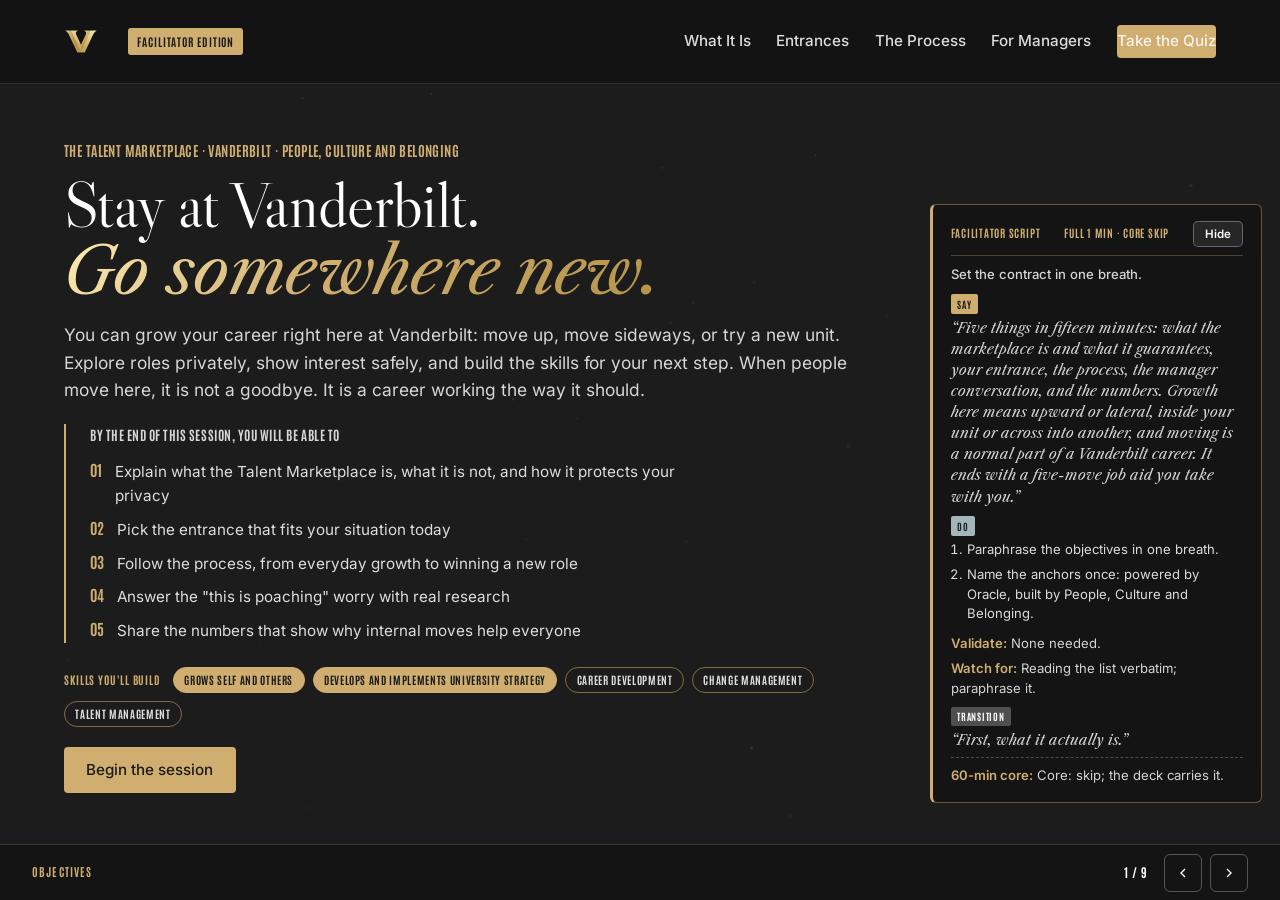
==== commit 6ec54449: "Reorder and rewrite the five moves with Oracle Learning courses Conversation, tool, career preferenc" ====
--- a/facilitator/index.html
+++ b/facilitator/index.html
@@ -237,7 +237,7 @@
     <div class="wrap">
       <p class="eyebrow" data-reveal>The Talent Marketplace · Vanderbilt · People, Culture and Belonging</p>
       <h1 class="h-hero" data-reveal>Stay at Vanderbilt.<br><em class="gold-text">Go somewhere new.</em></h1>
-      <p class="lead" data-reveal style="margin-top:1rem">A clear, supported way to grow at Vanderbilt, up or sideways, in your unit or a new one. Explore roles, show interest safely, and build the skills for your next chapter. Here, moving is a normal part of a career, never a goodbye.</p>
+      <p class="lead" data-reveal style="margin-top:1rem">You can grow your career right here at Vanderbilt: move up, move sideways, or try a new unit. Explore roles privately, show interest safely, and build the skills for your next step. When people move here, it is not a goodbye. It is a career working the way it should.</p>
       <div class="objectives" data-reveal>
         <p class="objectives__label">By the end of this session, you will be able to</p>
         <ol class="objectives__list">
@@ -646,34 +646,40 @@
       <div class="warmup">
         <div class="card" data-reveal>
           <span class="tag">01 · The conversation</span>
-          <p class="muted">Have a conversation with your manager about your growth and development. Managers: hold that conversation with a team member.</p>
+          <p class="muted">Have a conversation with your manager about your growth and development. Managers: hold that conversation with a team member. Need help finding the words? A short course covers talking about your growth and articulating your value.</p>
+          <p style="margin-top:.5rem"><a href="https://ecsr.fa.us2.oraclecloud.com/fscmUI/redwood/learner/learn/redirect?learningItemId=300002899780041&learningItemType=ORA_COURSE">Take the conversation course</a></p>
         </div>
         <div class="card" data-reveal>
           <span class="tag">02 · The Talent Marketplace Tool</span>
-          <p class="muted">Map your skills and build a growth plan. Managers: evaluate the skills across your team.</p>
+          <p class="muted">Build a development plan: where you are, where you want to grow, and the skills to get there. It guides your growth; it does not guarantee a promotion.</p>
           <p style="margin-top:.75rem"><a class="btn" href="https://vanderbilttalentcompass.vercel.app/">Open the Talent Marketplace Tool</a></p>
         </div>
         <div class="card" data-reveal>
           <span class="tag">03 · Career Preferences</span>
-          <p class="muted">In your Oracle Talent Profile: next career move, preferred function and family, aspirations in the comments.</p>
+          <p class="muted">Tell Oracle your intent: that you want to move, where you are interested in going, and when. Discuss it with your manager.</p>
           <p style="margin-top:.5rem"><a href="https://ecsr.fa.us2.oraclecloud.com/fscmUI/faces/deeplink?objType=NFX_VIEW_MY_SKILLS_AND_QUAL_VB&action=NONE">Open your Talent Profile</a></p>
           <figure class="uishot"><img src="../assets/img/oracle-career-preferences.png" alt="Oracle Career Preferences screen with Next Career Move, Preferred Job Function, Preferred Job Family, and a comments box" loading="lazy" onerror="this.closest('figure').hidden=true"><figcaption>Oracle · Talent Profile · Career Preferences</figcaption></figure>
         </div>
         <div class="card" data-reveal>
-          <span class="tag">04 · Skills</span>
-          <p class="muted">Both lists, Skills I have and Skills I'm developing, honestly leveled. The matching runs on this data.</p>
+          <span class="tag">04 · Careers of Interest</span>
+          <p class="muted">In the Grow area, see current openings, career roles, and Gigs (short-term assignments) you may want to move into. Flag the ones that interest you; private to you.</p>
+          <p style="margin-top:.5rem"><a href="https://ecsr.fa.us2.oraclecloud.com/fscmUI/redwood/internalmobility/opportunitymarketplace/search">Browse the Opportunity Marketplace</a></p>
+          <figure class="uishot"><img src="../assets/img/oracle-marketplace.png" alt="Oracle Opportunity Marketplace showing career role cards and an Update Interests button" loading="lazy" onerror="this.closest('figure').hidden=true"><figcaption>Oracle · Grow · Opportunity Marketplace</figcaption></figure>
+        </div>
+        <div class="card" data-reveal>
+          <span class="tag">05 · Skills</span>
+          <p class="muted">Cross-reference the skills you have, the ones you are developing, and the ones you still need; that gap guides what you develop next. See the skills other career roles take, close gaps with courses in Learning, build a custom development plan in the tool, and keep your manager in the loop.</p>
           <p style="margin-top:.5rem"><a href="https://ecsr.fa.us2.oraclecloud.com/fscmUI/redwood/profiles/skills/skillscenter?navigateBack=true">Open the Skills Center</a></p>
           <figure class="uishot"><img src="../assets/img/oracle-skills.png" alt="Oracle skills screen showing Skills I'm developing and Skills I have with endorsement counts" loading="lazy" onerror="this.closest('figure').hidden=true"><figcaption>Oracle · Talent Profile · Skills</figcaption></figure>
         </div>
-        <div class="card" data-reveal>
-          <span class="tag">05 · Careers of Interest</span>
-          <p class="muted">In the Grow area, flag the roles that interest you, then browse the Opportunity Marketplace with Opportunity set to Career Roles. Private to you.</p>
-          <p style="margin-top:.5rem"><a href="https://ecsr.fa.us2.oraclecloud.com/fscmUI/redwood/internalmobility/opportunitymarketplace/search">Browse the Opportunity Marketplace</a></p>
-          <figure class="uishot"><img src="../assets/img/oracle-marketplace.png" alt="Oracle Opportunity Marketplace showing career role cards and an Update Interests button" loading="lazy" onerror="this.closest('figure').hidden=true"><figcaption>Oracle · Grow · Opportunity Marketplace</figcaption></figure>
-        </div>
-      </div>
-    </div>
-    <aside class="facnote" aria-label="Facilitator notes"><div class="facnote__head"><span>Facilitator script</span><span class="facnote__time">Full 1 min · Core 1</span><button class="facnote__hide" type="button" aria-label="Hide the facilitator script">Hide</button></div><p class="facnote__purpose">Send everyone out with the five moves: conversation, tool, preferences, skills, careers of interest.</p><div class="facnote__blk"><span class="facnote__tag t-say">Say</span><p class="facnote__script">&ldquo;Now the runway. Five small moves, in order: the growth conversation with your manager, a plan in the Talent Marketplace tool, career preferences in Oracle, skills honest and current, and careers of interest flagged in Grow. Every link opens the real screen. Print the job aid, pick your first move, and take it today.&rdquo;</p></div><div class="facnote__blk"><span class="facnote__tag t-do">Do</span><ol class="facnote__steps"><li>Walk the five cards left to right, pointing at the Oracle screenshots.</li><li>Call out that every link opens the real screen.</li><li>Tell the room to print the job aid before they leave.</li></ol></div><p class="facnote__meta"><b>Validate:</b> Everyone can name their own first move.</p><p class="facnote__meta"><b>Watch for:</b> Learners trying to do all five now; the ask is one move today.</p><div class="facnote__blk"><span class="facnote__tag t-tra">Transition</span><p class="facnote__script">&ldquo;Before we close, let us check what stuck.&rdquo;</p></div><p class="facnote__meta facnote__core"><b>60-min core:</b> Core: same minute; point, do not demo.</p></aside>
+      </div>
+      <div class="card" data-reveal style="margin-top:1rem">
+        <span class="tag">Go deeper</span>
+        <p class="muted">Want the full tour of the Talent Marketplace? Take the deep-dive course in Oracle Learning.</p>
+        <p style="margin-top:.75rem"><a class="btn" href="https://ecsr.fa.us2.oraclecloud.com/fscmUI/redwood/learner/learn/redirect?learningItemId=300003063355987&learningItemType=ORA_CLASS">Take the deep-dive course</a></p>
+      </div>
+    </div>
+    <aside class="facnote" aria-label="Facilitator notes"><div class="facnote__head"><span>Facilitator script</span><span class="facnote__time">Full 1 min · Core 1</span><button class="facnote__hide" type="button" aria-label="Hide the facilitator script">Hide</button></div><p class="facnote__purpose">Send everyone out with the five moves: conversation, tool, preferences, skills, careers of interest.</p><div class="facnote__blk"><span class="facnote__tag t-say">Say</span><p class="facnote__script">&ldquo;Now the runway. Five small moves, in order. One: the growth conversation with your manager; a short course in Oracle Learning helps you find the words and articulate your value. Two: build a development plan in the Talent Marketplace tool; it guides growth, it does not guarantee promotion. Three: career preferences, where you state that you want to move, where, and when; discuss it with your manager. Four: careers of interest, where you see openings, career roles, and Gigs you might move into. Five: skills; cross-reference what you have, what you are developing, and what you still need, and close the gaps with learning. Print the job aid, pick your first move, and take it today.&rdquo;</p></div><div class="facnote__blk"><span class="facnote__tag t-do">Do</span><ol class="facnote__steps"><li>Walk the five cards left to right, pointing at the Oracle screenshots.</li><li>Call out that every link opens the real screen.</li><li>Tell the room to print the job aid before they leave.</li></ol></div><p class="facnote__meta"><b>Validate:</b> Everyone can name their own first move.</p><p class="facnote__meta"><b>Watch for:</b> Learners trying to do all five now; the ask is one move today.</p><div class="facnote__blk"><span class="facnote__tag t-tra">Transition</span><p class="facnote__script">&ldquo;Before we close, let us check what stuck.&rdquo;</p></div><p class="facnote__meta facnote__core"><b>60-min core:</b> Core: same minute; point, do not demo.</p></aside>
   </section>
 
   
